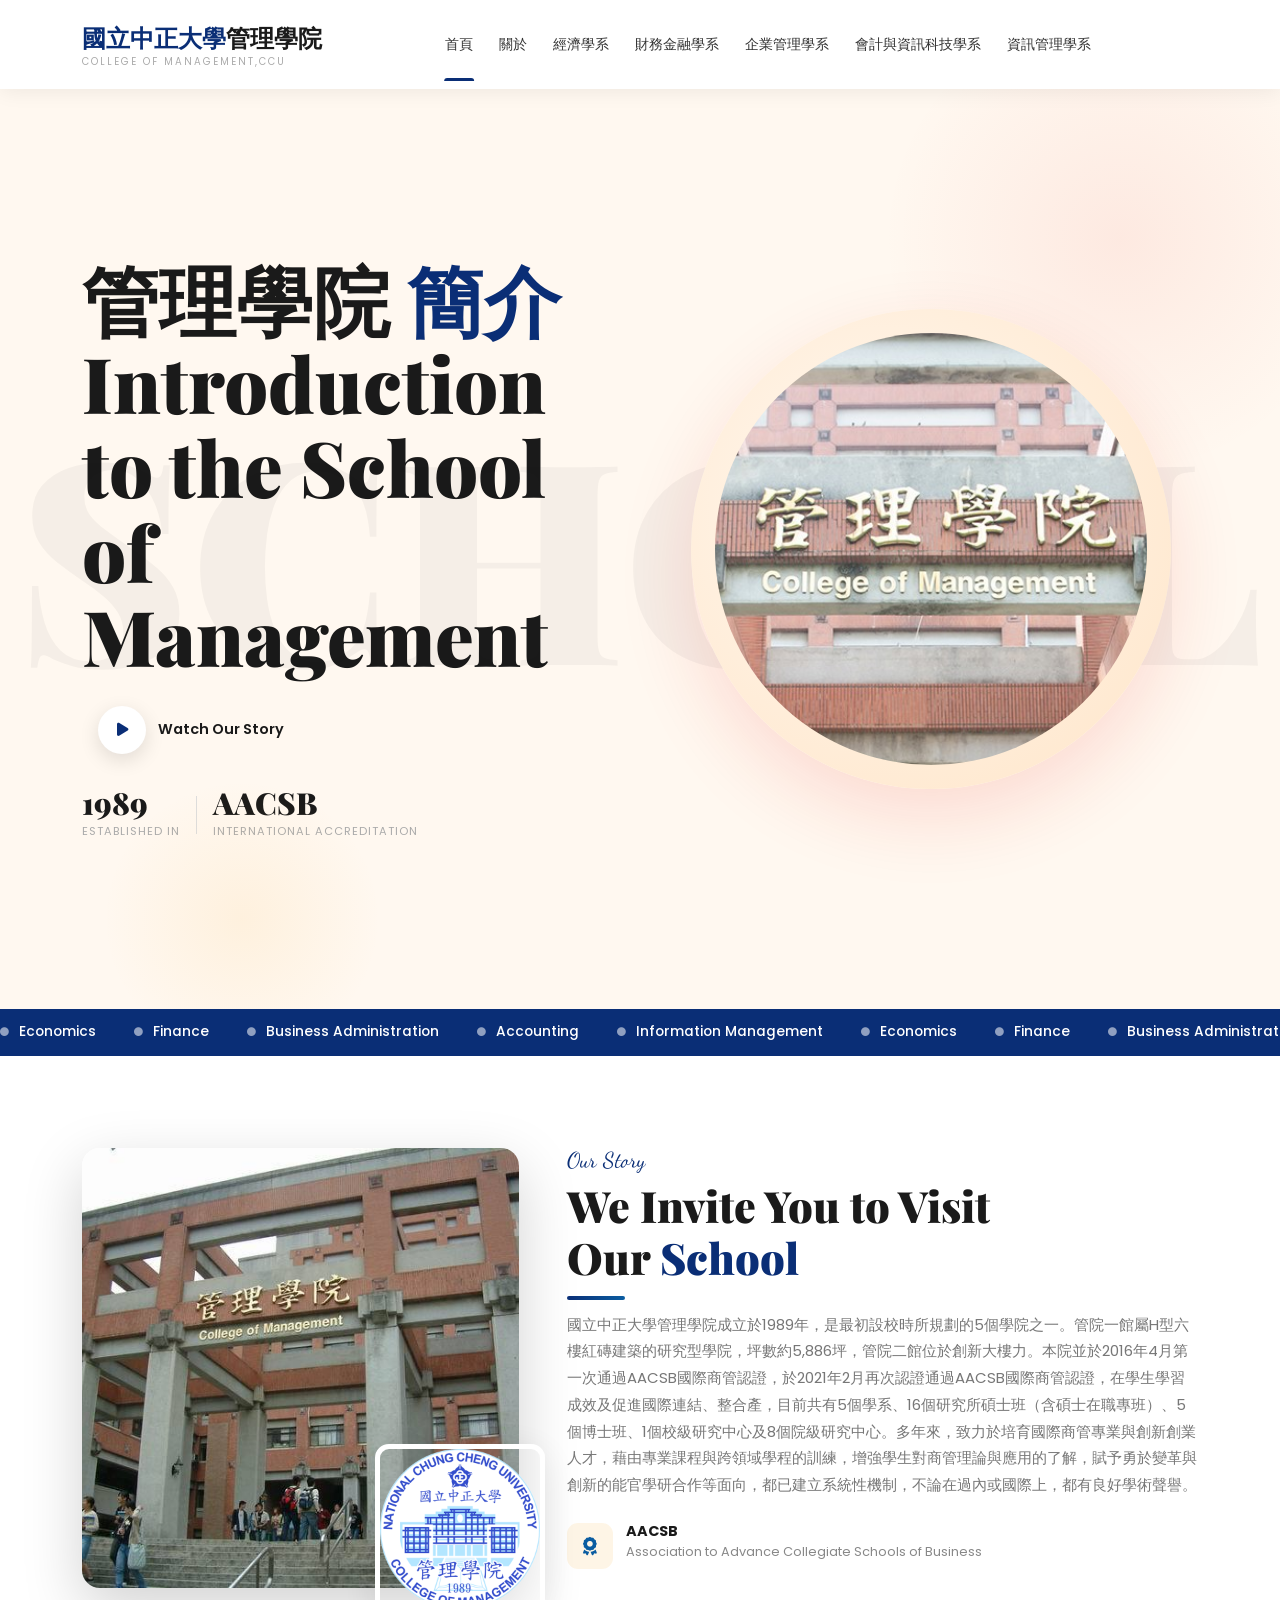
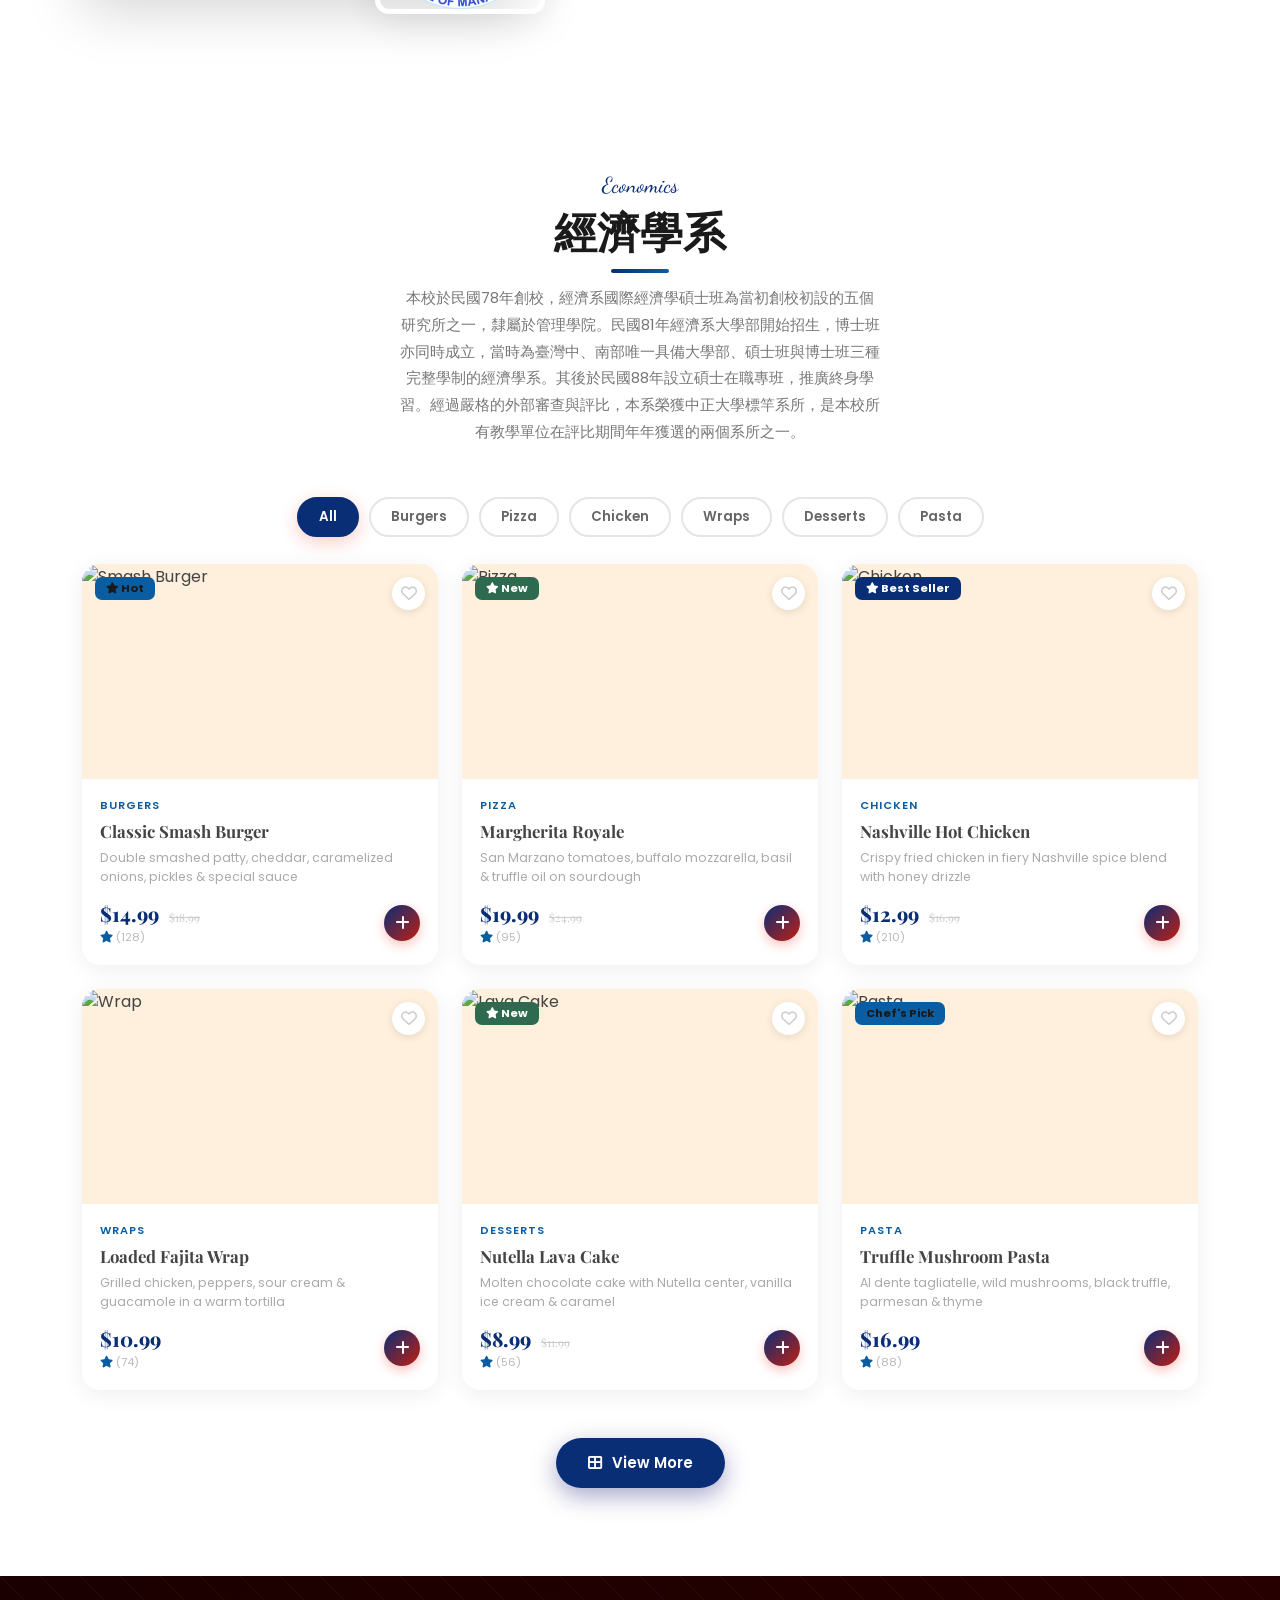
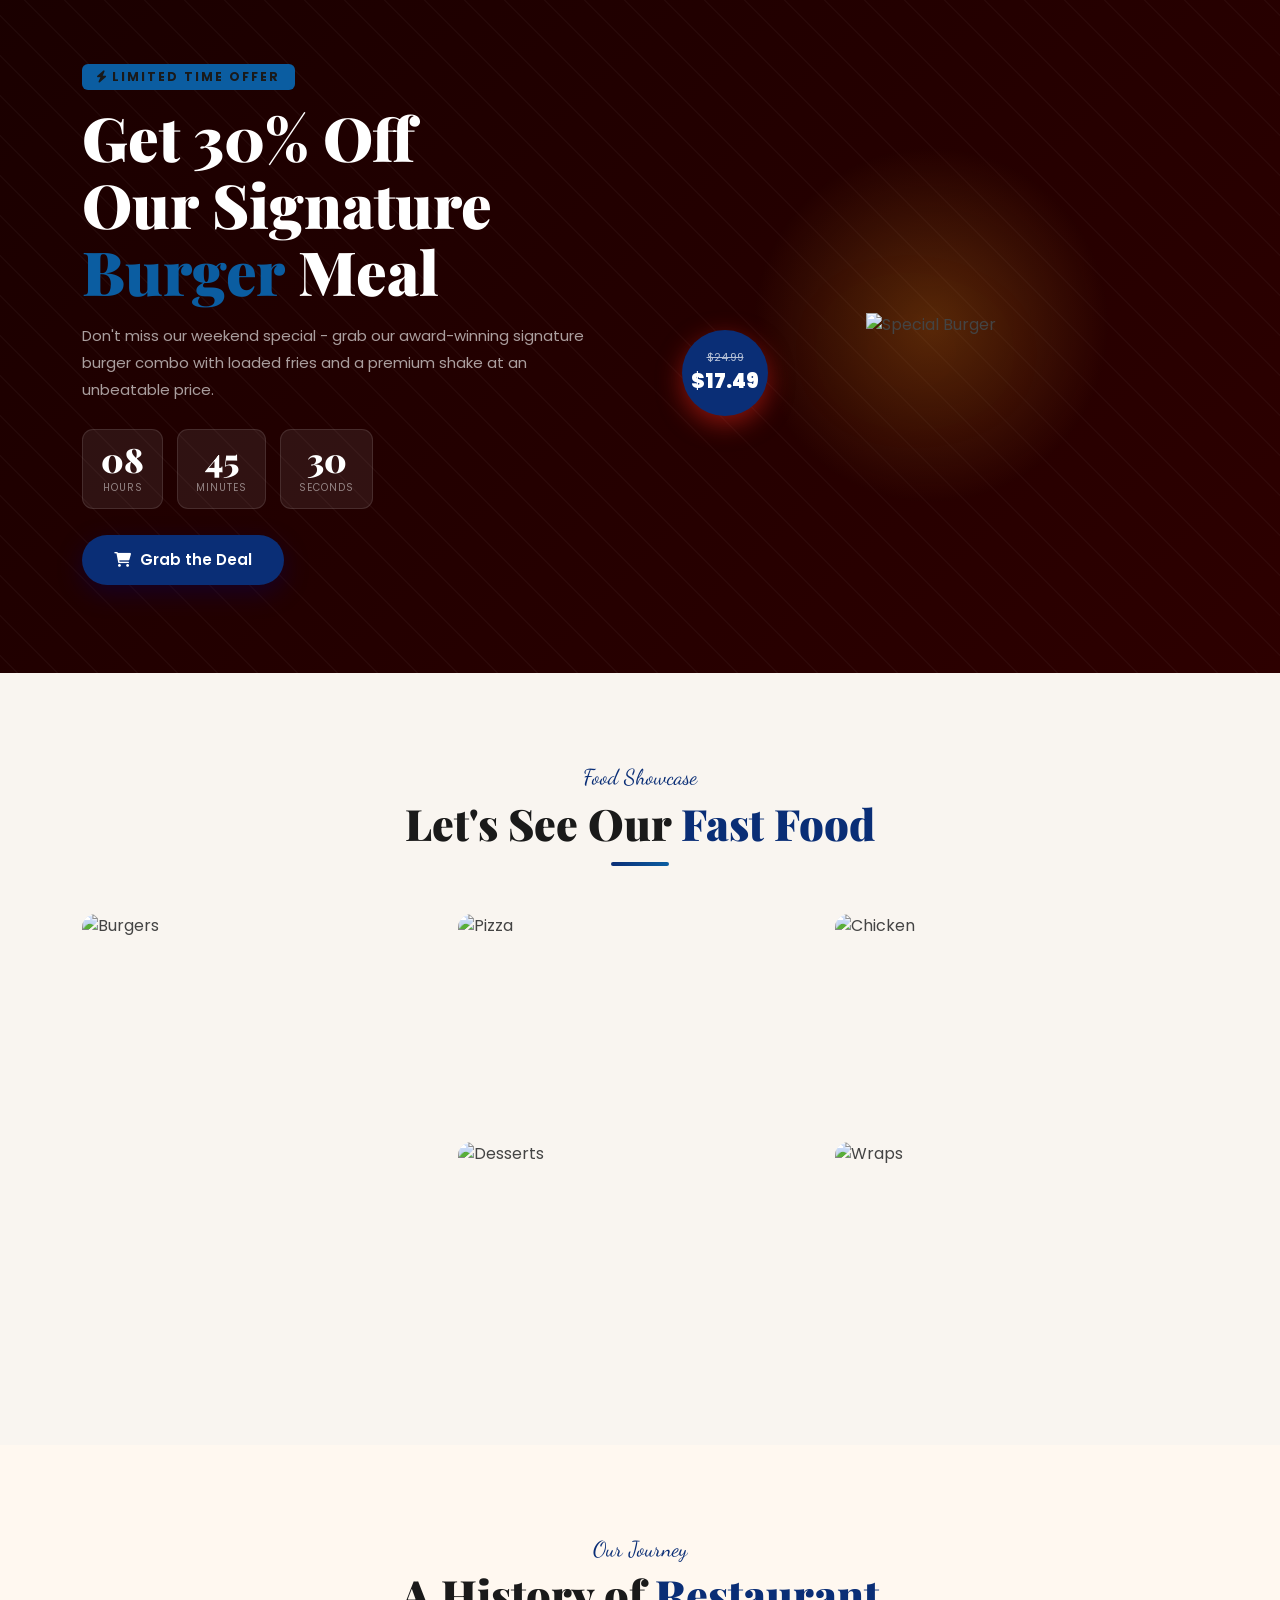
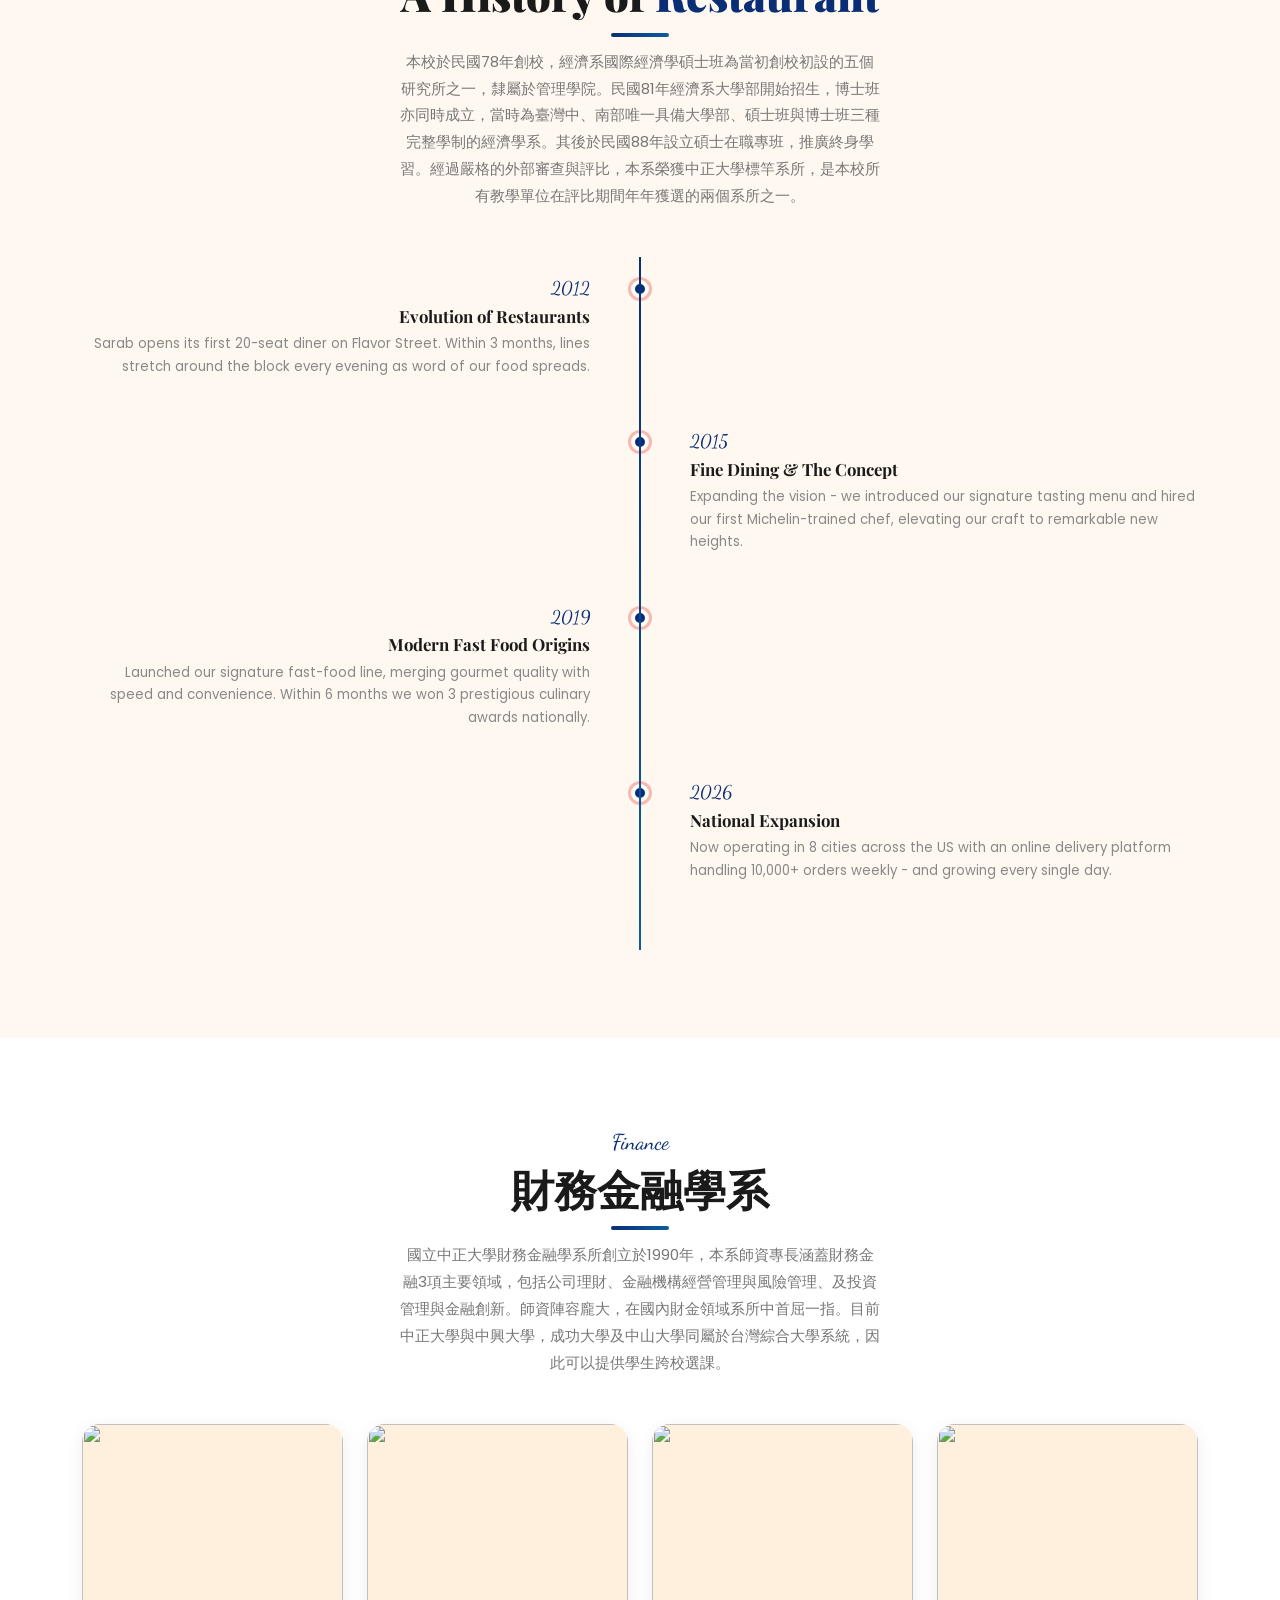
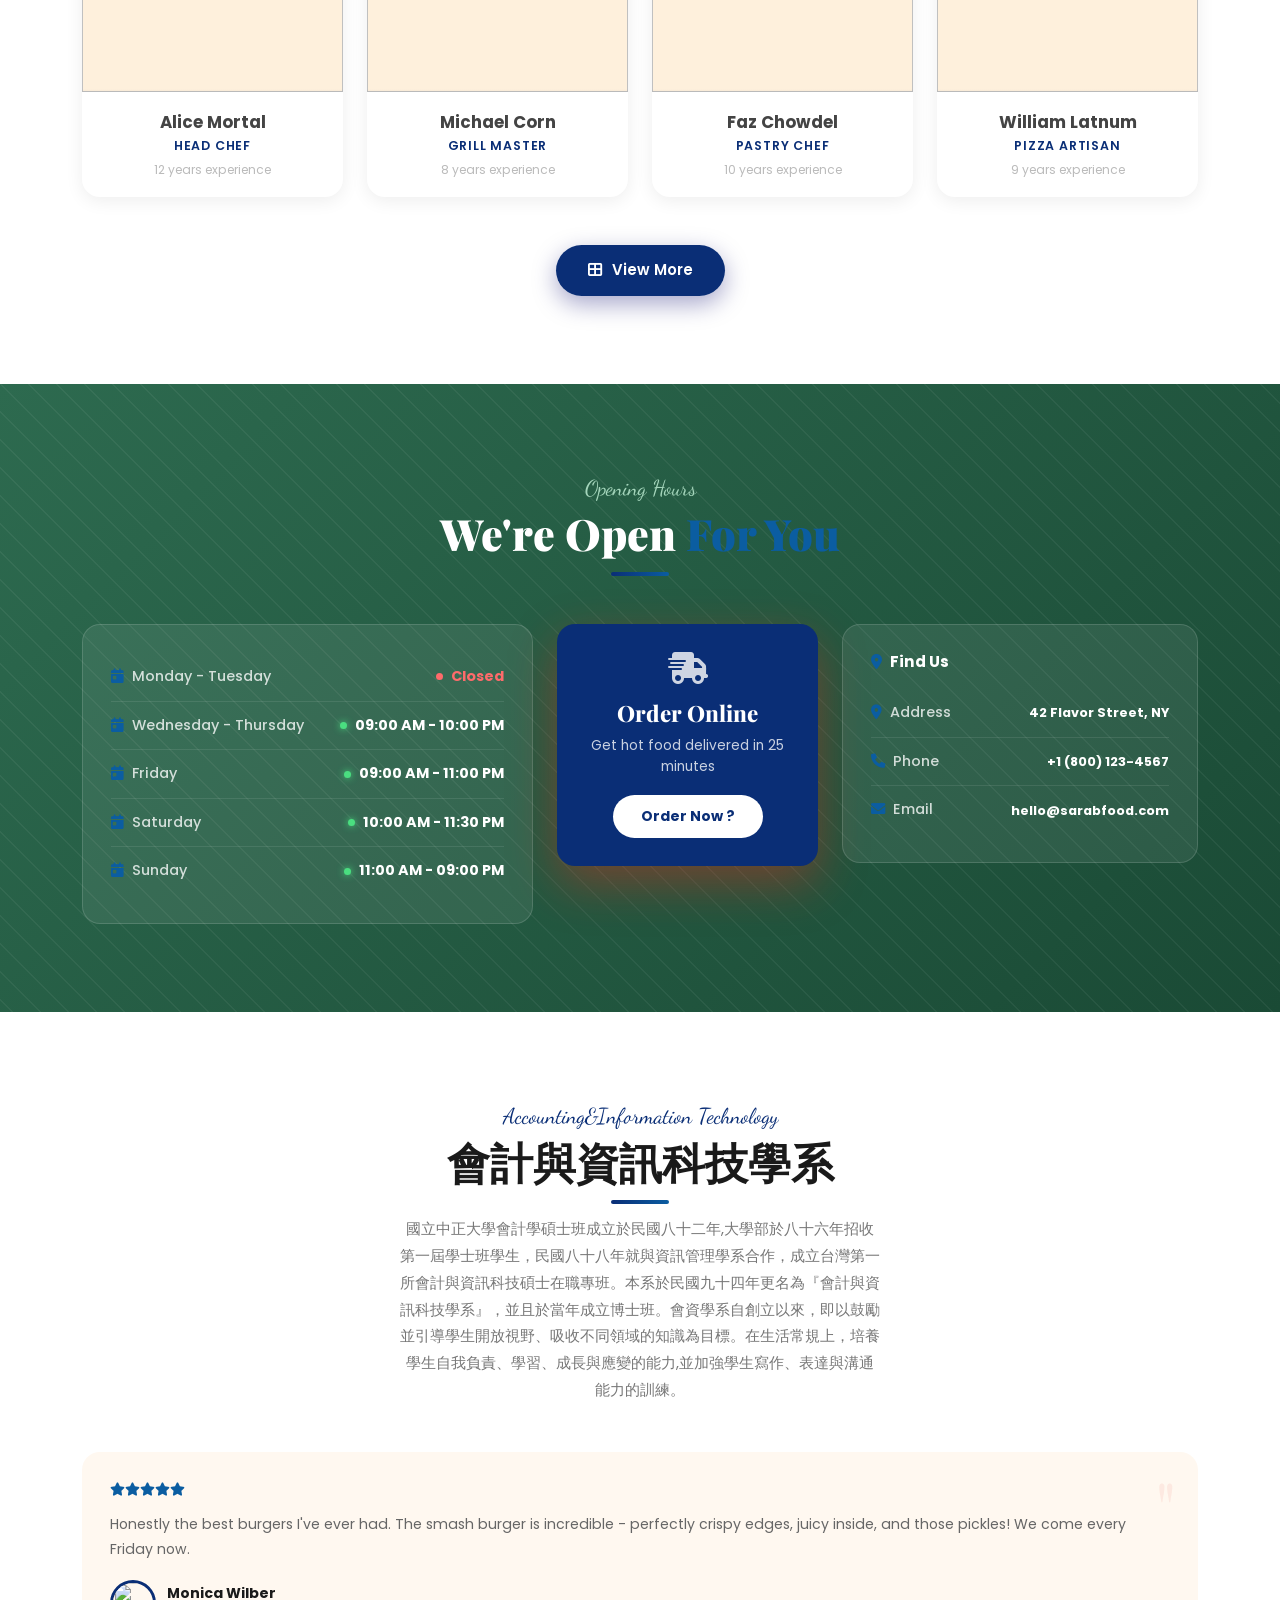
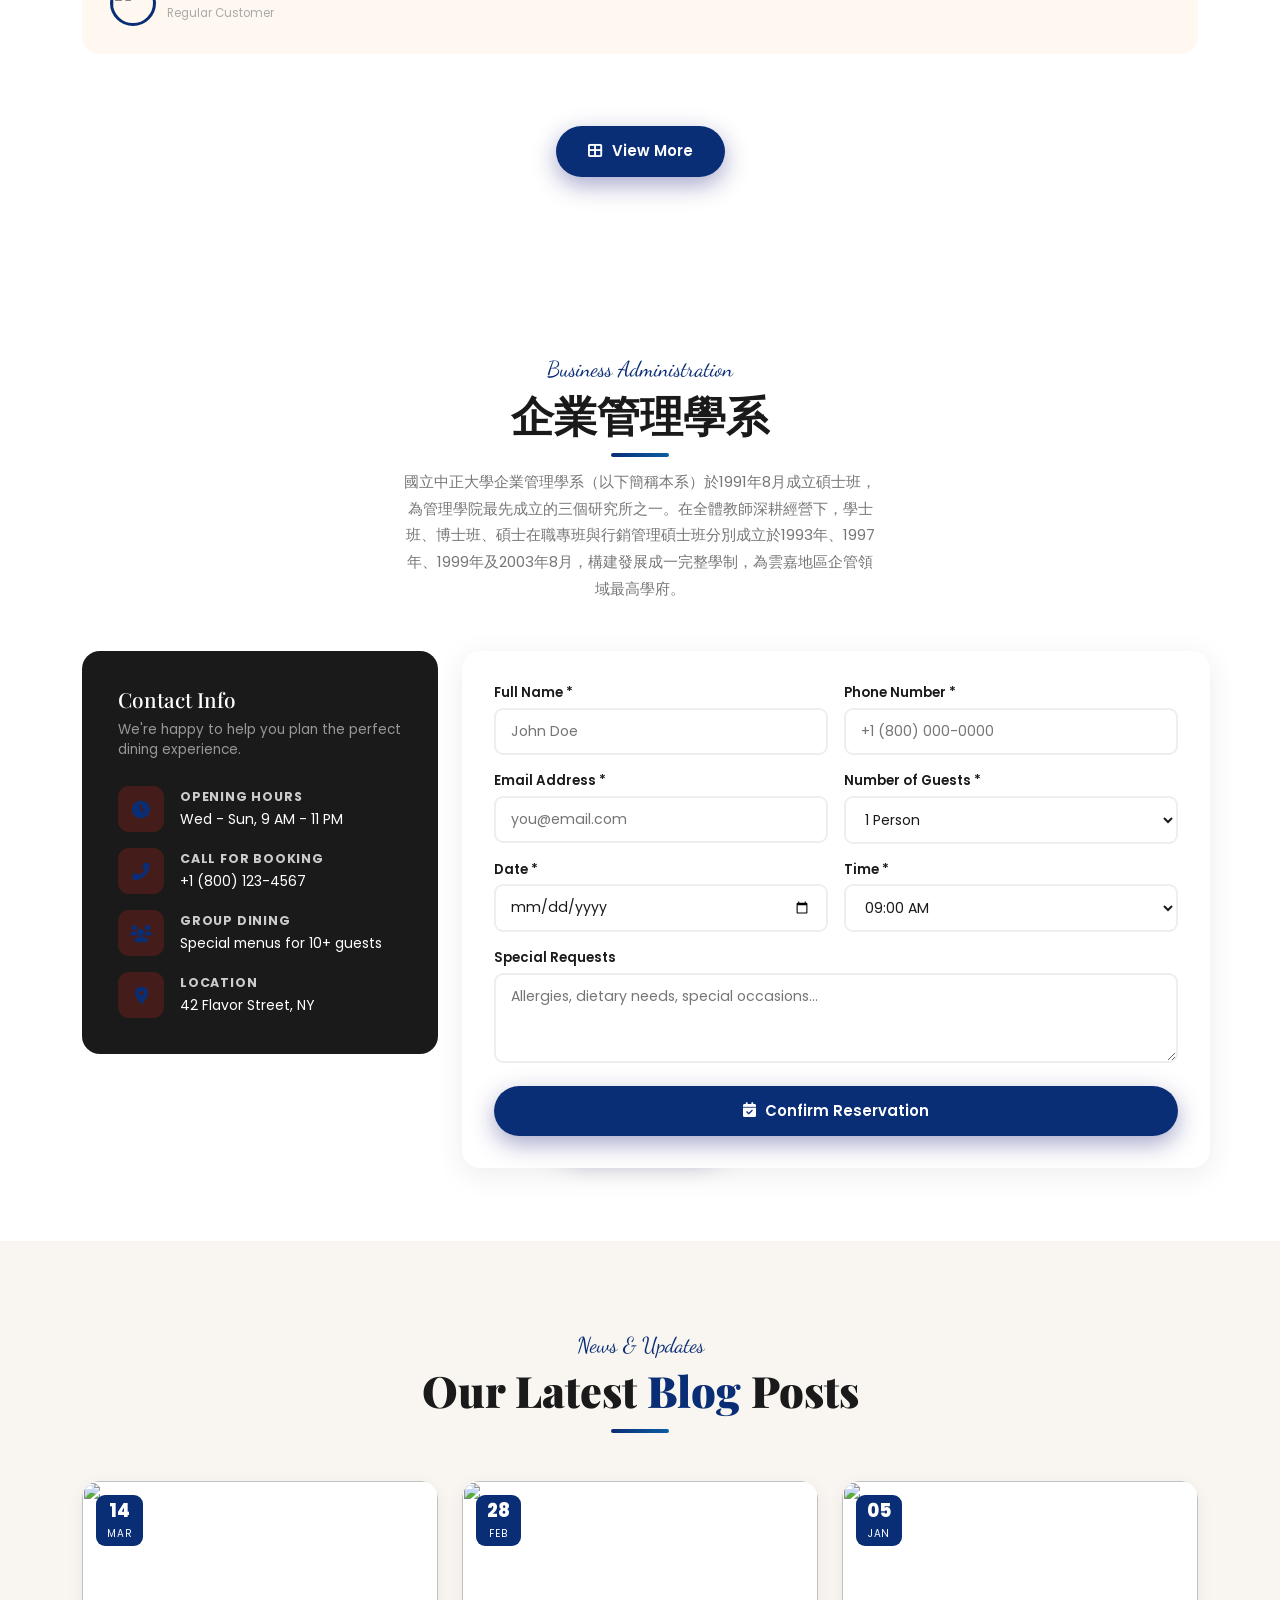
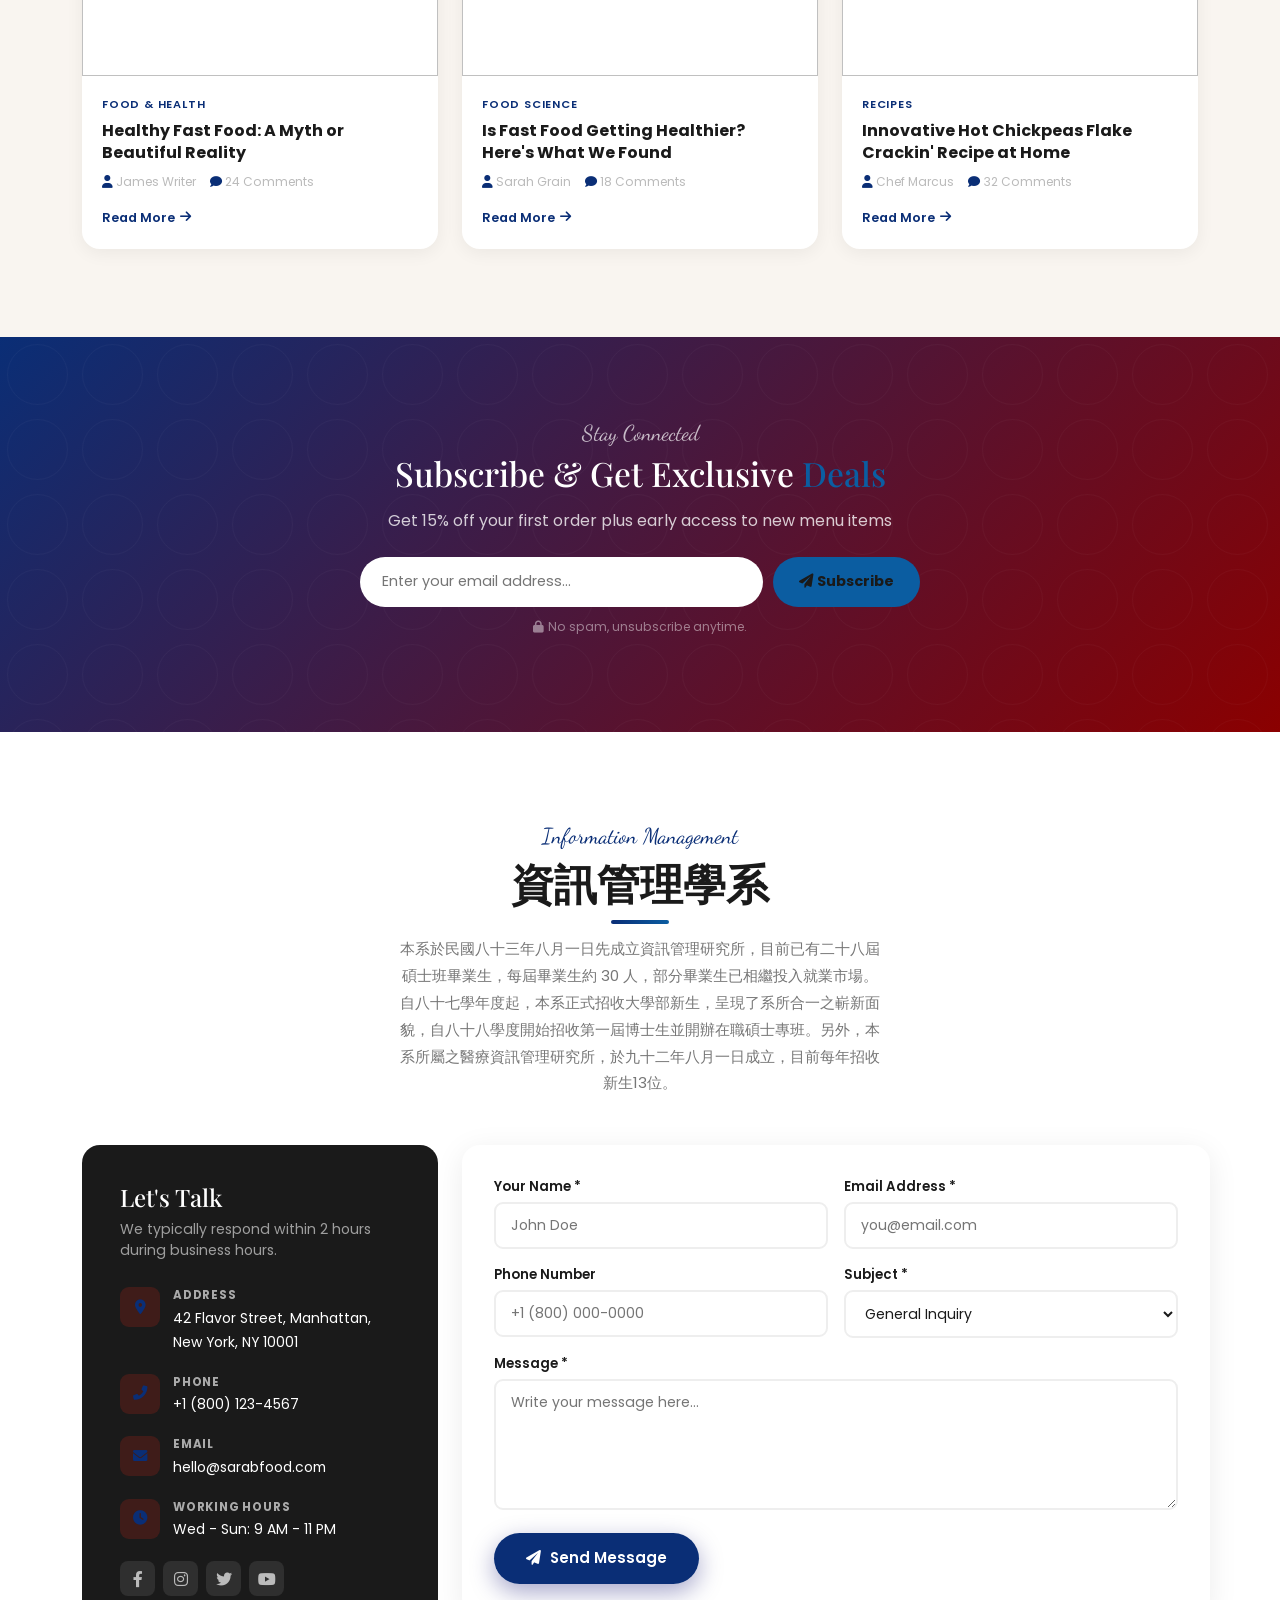
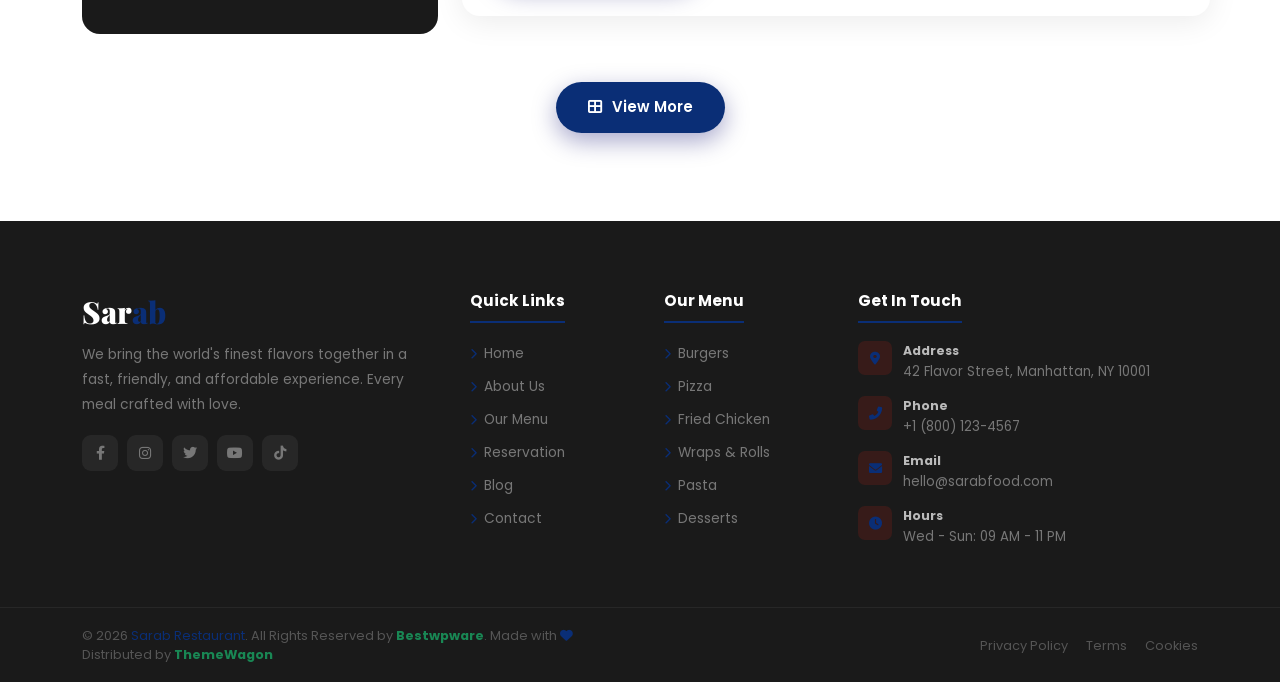
==== sarab-1.0.0/sarab/index.html @ 42e024fb "first" ====
<!DOCTYPE html>
<html lang="en">
   <head>
      <meta charset="UTF-8">
      <meta http-equiv="X-UA-Compatible" content="IE=edge">
      <meta name="viewport" content="width=device-width, initial-scale=1">
      <meta name="author" content="Sarab">
      <meta name="description" content="Sarab - Fast Food & Restaurant HTML Template">
      <title>Sarab - Fast Food & Restaurant HTML Template</title>
      <link href="https://fonts.googleapis.com/css2?family=Playfair+Display:wght@400;700;900&family=Poppins:wght@300;400;500;600;700&family=Dancing+Script:wght@700&display=swap" rel="stylesheet"/>
      <!-- Bootstrap 5.3 -->
      <link href="css/bootstrap.min.css" rel="stylesheet"/>
      <!-- AOS Animate on Scroll -->
      <link href="css/aos.css" rel="stylesheet"/>
      <!-- Swiper -->
      <link href="css/swiper-bundle.min.css" rel="stylesheet"/>
      <!-- all min css -->
      <link rel="stylesheet" href="css/all.min.css"/>
      <!-- magnific CSS -->
      <link rel="stylesheet" href="css/magnific-popup.css"/>
      <!-- Style CSS -->
      <link rel="stylesheet" href="css/style.css" />
   </head>
   <body>
      <!-- ============================================================
         NAVBAR
         ============================================================ -->
      <nav class="navbar navbar-expand-lg" id="nav">
         <div class="container">
            <a class="navbar-brand" href="#">
               <div class="blogo">
                  <div>
                     <div class="bname"><span>國立中正大學</span>管理學院</div>
                     <div class="bsub">College of Management,CCU</div>
                  </div>
               </div>
            </a>
            <button class="navbar-toggler border-0" type="button" data-bs-toggle="collapse" data-bs-target="#navmenu">
            <i class="fas fa-bars" style="color:var(--primary);font-size:1.35rem;"></i>
            </button>
            <div class="collapse navbar-collapse" id="navmenu">
               <ul class="navbar-nav mx-auto">
                  <li class="nav-item"><a class="nav-link active" href="#home">首頁</a></li>
                  <li class="nav-item"><a class="nav-link" href="#about">關於</a></li>
                  <li class="nav-item"><a class="nav-link" href="#Economics">經濟學系</a></li>
                  <li class="nav-item"><a class="nav-link" href="#Finance">財務金融學系</a></li>
                  <li class="nav-item"><a class="nav-link" href="#Business">企業管理學系</a></li>
                  <li class="nav-item"><a class="nav-link" href="#Accounting">會計與資訊科技學系</a></li>
                  <li class="nav-item"><a class="nav-link" href="#information">資訊管理學系</a></li>
               </ul>
            </div>
         </div>
      </nav>
      <!-- ============================================================
         HERO
         ============================================================ -->
      <section id="home">
         <div class="hs hs1"></div>
         <div class="hs hs2"></div>
         <div class="hbgtxt">SCHOOL</div>
         <div class="container">
            <div class="row align-items-center g-5" style="min-height:88vh;">
               <div class="col-lg-6">
                  <h1 class="htitle">管理學院 <span class="hl">簡介</span><br/>Introduction to the School of Management</h1>
                  <div class="d-flex flex-wrap gap-3 mb-2">
					 <a href="https://www.youtube.com/watch?v=bQzzqGg20Xw" class="magnific_popup btn-play popup-youtube">
						<div class="pico"><i class="fas fa-play"></i></div>
						<span>Watch Our Story</span>
					 </a>
                  </div>
                  <div class="hstats d-flex gap-3 flex-wrap mt-4">
                     <div class="hstat"><span class="snum">1989<em></em></span><small>Established In</small></div>
                     <div class="sdiv"></div>
                     <div class="hstat"><span class="snum">AACSB<em></em></span><small>International Accreditation</small></div>
                  </div>
               </div>
               <div class="col-lg-6">
                  <div style="position:relative;text-align:center;">
                     <div class="hcircle">  
                        <img src="img/manage-img.jpg" alt="Manage"/>
                     </div>
                  </div>
               </div>
            </div>
         </div>
      </section>
      <!-- MARQUEE -->
      <div class="mqsec">
         <div class="mqtrack">
            <div class="mqitem"><i class="fas fa-circle"></i>Economics</div>
            <div class="mqitem"><i class="fas fa-circle"></i>Finance</div>
            <div class="mqitem"><i class="fas fa-circle"></i>Business Administration</div>
            <div class="mqitem"><i class="fas fa-circle"></i>Accounting</div>
            <div class="mqitem"><i class="fas fa-circle"></i>Information Management</div>
            <div class="mqitem"><i class="fas fa-circle"></i>Economics</div>
            <div class="mqitem"><i class="fas fa-circle"></i>Finance</div>
            <div class="mqitem"><i class="fas fa-circle"></i>Business Administration</div>
            <div class="mqitem"><i class="fas fa-circle"></i>Accounting</div>
            <div class="mqitem"><i class="fas fa-circle"></i>Information Management</div>
         </div>
      </div>
      <!-- ABOUT -->
      <section id="about">
         <div class="container">
            <div class="row align-items-center g-5">
               <div class="col-lg-5" data-aos="fade-right">
                  <div class="astack">
                     <div class="amain"><img src="img/about1.jpg" alt="Restaurant"/></div>
                     <div class="asm"><img src="img/about2.jpg" alt=""/></div>
                  </div>
               </div>
               <div class="col-lg-7" data-aos="fade-left">
                  <span class="slbl">Our Story</span>
                  <h2 class="stitle text-start">We Invite You to Visit<br/>Our <span>School</span></h2>
                  <div class="sline lft"></div>
                  <p class="sdesc mb-4">國立中正大學管理學院成立於1989年，是最初設校時所規劃的5個學院之一。管院一館屬H型六樓紅磚建築的研究型學院，坪數約5,886坪，管院二館位於創新大樓力。本院並於2016年4月第一次通過AACSB國際商管認證，於2021年2月再次認證通過AACSB國際商管認證，在學生學習成效及促進國際連結、整合產，目前共有5個學系、16個研究所碩士班（含碩士在職專班）、5個博士班、1個校級研究中心及8個院級研究中心。多年來，致力於培育國際商管專業與創新創業人才，藉由專業課程與跨領域學程的訓練，增強學生對商管理論與應用的了解，賦予勇於變革與創新的能官學研合作等面向，都已建立系統性機制，不論在過內或國際上，都有良好學術聲譽。</p>
                  <div class="mb-4">
                     <div class="fti">
                        <div class="ftico y"><i class="fas fa-award"></i></div>
                        <div>
                           <h6>AACSB</h6>
                           <p>Association to Advance Collegiate Schools of Business</p>
                        </div>
                     </div>
                  </div>
               </div>
            </div>
         </div>
      </section>
      <!-- ============================================================
         MENU � FIX 3 (filter works) + FIX 4 (plus opens popup)
         ============================================================ -->
      <section id="Economics">
         <div class="container">
            <div class="text-center mb-5" data-aos="fade-up">
               <span class="slbl">Economics</span>
               <h2 class="stitle">經濟學系</h2>
               <div class="sline"></div>
               <p class="sdesc mx-auto" style="max-width:480px;">本校於民國78年創校，經濟系國際經濟學碩士班為當初創校初設的五個研究所之一，隸屬於管理學院。民國81年經濟系大學部開始招生，博士班亦同時成立，當時為臺灣中、南部唯一具備大學部、碩士班與博士班三種完整學制的經濟學系。其後於民國88年設立碩士在職專班，推廣終身學習。經過嚴格的外部審查與評比，本系榮獲中正大學標竿系所，是本校所有教學單位在評比期間年年獲選的兩個系所之一。</p>
            </div>
            <!-- FIX 3 � filter buttons -->
            <div class="text-center mb-4" data-aos="fade-up">
               <button class="filtbtn active" data-f="all">All</button>
               <button class="filtbtn" data-f="burgers">Burgers</button>
               <button class="filtbtn" data-f="pizza">Pizza</button>
               <button class="filtbtn" data-f="chicken">Chicken</button>
               <button class="filtbtn" data-f="wraps">Wraps</button>
               <button class="filtbtn" data-f="desserts">Desserts</button>
               <button class="filtbtn" data-f="pasta">Pasta</button>
            </div>
            <div class="row g-4" id="mgrid">
               <!-- CARD 1: Burgers -->
               <div class="col-sm-6 col-lg-4 mwrap" data-c="burgers" data-aos="fade-up">
                  <div class="mcard"
                     data-img="img/menu/1.jpg"
                     data-title="Classic Smash Burger"
                     data-cat="Burgers"
                     data-price="$14.99" data-old="$18.99"
                     data-rating="4.9" data-reviews="128"
                     data-cal="620" data-time="12"
                     data-desc="Double smashed patty, cheddar cheese, caramelized onions, house pickles and our legendary special sauce. Made fresh to order on a toasted brioche bun."
                     data-tags="Spicy,Bestseller,Beef">
                     <div class="mimg">
                        <img src="img/menu/1.jpg" alt="Smash Burger"/>
                        <div class="mbdg hot"><i class="fas fa-star"></i> Hot</div>
                        <div class="mhrt"><i class="far fa-heart"></i></div>
                     </div>
                     <div class="mbody">
                        <div class="mcat">Burgers</div>
                        <div class="mtit">Classic Smash Burger</div>
                        <div class="mdesc">Double smashed patty, cheddar, caramelized onions, pickles &amp; special sauce</div>
                        <div class="mfoot">
                           <div>
                              <div class="mprice">$14.99 <small>$18.99</small></div>
                              <div class="mstars"><i class="fas fa-star"></i> <span style="color:#bbb;font-size:.7rem;">(128)</span></div>
                           </div>
                           <button class="madd" title="View Details"><i class="fas fa-plus"></i></button>
                        </div>
                     </div>
                  </div>
               </div>
               <!-- CARD 2: Pizza -->
               <div class="col-sm-6 col-lg-4 mwrap" data-c="pizza" data-aos="fade-up" data-aos-delay="80">
                  <div class="mcard"
                     data-img="img/menu/2.jpg"
                     data-title="Margherita Royale"
                     data-cat="Pizza"
                     data-price="$19.99" data-old="$24.99"
                     data-rating="4.8" data-reviews="95"
                     data-cal="480" data-time="18"
                     data-desc="San Marzano tomatoes, fresh buffalo mozzarella, fragrant basil leaves, drizzled with Italian truffle oil on a hand-stretched sourdough base."
                     data-tags="Vegetarian,New,Italian">
                     <div class="mimg">
                        <img src="img/menu/2.jpg" alt="Pizza"/>
                        <div class="mbdg new"><i class="fas fa-star"></i> New</div>
                        <div class="mhrt"><i class="far fa-heart"></i></div>
                     </div>
                     <div class="mbody">
                        <div class="mcat">Pizza</div>
                        <div class="mtit">Margherita Royale</div>
                        <div class="mdesc">San Marzano tomatoes, buffalo mozzarella, basil &amp; truffle oil on sourdough</div>
                        <div class="mfoot">
                           <div>
                              <div class="mprice">$19.99 <small>$24.99</small></div>
                              <div class="mstars"><i class="fas fa-star"></i> <span style="color:#bbb;font-size:.7rem;">(95)</span></div>
                           </div>
                           <button class="madd" title="View Details"><i class="fas fa-plus"></i></button>
                        </div>
                     </div>
                  </div>
               </div>
               <!-- CARD 3: Chicken -->
               <div class="col-sm-6 col-lg-4 mwrap" data-c="chicken" data-aos="fade-up" data-aos-delay="160">
                  <div class="mcard"
                     data-img="img/menu/3.jpg"
                     data-title="Nashville Hot Chicken"
                     data-cat="Chicken"
                     data-price="$12.99" data-old="$16.99"
                     data-rating="5.0" data-reviews="210"
                     data-cal="710" data-time="15"
                     data-desc="Extra-crispy fried chicken tossed in our signature fiery Nashville spice blend, served with honey drizzle and house pickles on a toasted brioche bun."
                     data-tags="Spicy,Bestseller,Crispy">
                     <div class="mimg">
                        <img src="img/menu/3.jpg" alt="Chicken"/>
                        <div class="mbdg"><i class="fas fa-star"></i> Best Seller</div>
                        <div class="mhrt"><i class="far fa-heart"></i></div>
                     </div>
                     <div class="mbody">
                        <div class="mcat">Chicken</div>
                        <div class="mtit">Nashville Hot Chicken</div>
                        <div class="mdesc">Crispy fried chicken in fiery Nashville spice blend with honey drizzle</div>
                        <div class="mfoot">
                           <div>
                              <div class="mprice">$12.99 <small>$16.99</small></div>
                              <div class="mstars"><i class="fas fa-star"></i> <span style="color:#bbb;font-size:.7rem;">(210)</span></div>
                           </div>
                           <button class="madd" title="View Details"><i class="fas fa-plus"></i></button>
                        </div>
                     </div>
                  </div>
               </div>
               <!-- CARD 4: Wraps -->
               <div class="col-sm-6 col-lg-4 mwrap" data-c="wraps" data-aos="fade-up">
                  <div class="mcard"
                     data-img="img/menu/4.jpg"
                     data-title="Loaded Fajita Wrap"
                     data-cat="Wraps"
                     data-price="$10.99" data-old=""
                     data-rating="4.5" data-reviews="74"
                     data-cal="520" data-time="10"
                     data-desc="Grilled chicken strips, saut�ed bell peppers and onions, sour cream, fresh guacamole and salsa wrapped in a warm flour tortilla with melted cheddar."
                     data-tags="Grilled,Fresh,Mexican">
                     <div class="mimg">
                        <img src="img/menu/4.jpg" alt="Wrap"/>
                        <div class="mhrt"><i class="far fa-heart"></i></div>
                     </div>
                     <div class="mbody">
                        <div class="mcat">Wraps</div>
                        <div class="mtit">Loaded Fajita Wrap</div>
                        <div class="mdesc">Grilled chicken, peppers, sour cream &amp; guacamole in a warm tortilla</div>
                        <div class="mfoot">
                           <div>
                              <div class="mprice">$10.99</div>
                              <div class="mstars"><i class="fas fa-star"></i> <span style="color:#bbb;font-size:.7rem;">(74)</span></div>
                           </div>
                           <button class="madd" title="View Details"><i class="fas fa-plus"></i></button>
                        </div>
                     </div>
                  </div>
               </div>
               <!-- CARD 5: Desserts -->
               <div class="col-sm-6 col-lg-4 mwrap" data-c="desserts" data-aos="fade-up" data-aos-delay="80">
                  <div class="mcard"
                     data-img="img/menu/5.jpg"
                     data-title="Nutella Lava Cake"
                     data-cat="Desserts"
                     data-price="$8.99" data-old="$11.99"
                     data-rating="4.9" data-reviews="56"
                     data-cal="390" data-time="8"
                     data-desc="Warm molten chocolate cake with a gooey Nutella center, served alongside Madagascar vanilla bean ice cream with salted caramel drizzle and fresh berries."
                     data-tags="Sweet,New,Chocolate">
                     <div class="mimg">
                        <img src="img/menu/5.jpg" alt="Lava Cake"/>
                        <div class="mbdg new"><i class="fas fa-star"></i> New</div>
                        <div class="mhrt"><i class="far fa-heart"></i></div>
                     </div>
                     <div class="mbody">
                        <div class="mcat">Desserts</div>
                        <div class="mtit">Nutella Lava Cake</div>
                        <div class="mdesc">Molten chocolate cake with Nutella center, vanilla ice cream &amp; caramel</div>
                        <div class="mfoot">
                           <div>
                              <div class="mprice">$8.99 <small>$11.99</small></div>
                              <div class="mstars"><i class="fas fa-star"></i> <span style="color:#bbb;font-size:.7rem;">(56)</span></div>
                           </div>
                           <button class="madd" title="View Details"><i class="fas fa-plus"></i></button>
                        </div>
                     </div>
                  </div>
               </div>
               <!-- CARD 6: Pasta -->
               <div class="col-sm-6 col-lg-4 mwrap" data-c="pasta" data-aos="fade-up" data-aos-delay="160">
                  <div class="mcard"
                     data-img="img/menu/6.jpg"
                     data-title="Truffle Mushroom Pasta"
                     data-cat="Pasta"
                     data-price="$16.99" data-old=""
                     data-rating="4.9" data-reviews="88"
                     data-cal="560" data-time="20"
                     data-desc="Al dente tagliatelle tossed with mixed wild mushrooms, freshly shaved black truffle, aged parmesan, fresh thyme and a touch of cream in garlic butter."
                     data-tags="Vegetarian,Chef's Pick,Italian">
                     <div class="mimg">
                        <img src="img/menu/6.jpg" alt="Pasta"/>
                        <div class="mbdg hot">Chef's Pick</div>
                        <div class="mhrt"><i class="far fa-heart"></i></div>
                     </div>
                     <div class="mbody">
                        <div class="mcat">Pasta</div>
                        <div class="mtit">Truffle Mushroom Pasta</div>
                        <div class="mdesc">Al dente tagliatelle, wild mushrooms, black truffle, parmesan &amp; thyme</div>
                        <div class="mfoot">
                           <div>
                              <div class="mprice">$16.99</div>
                              <div class="mstars"><i class="fas fa-star"></i> <span style="color:#bbb;font-size:.7rem;">(88)</span></div>
                           </div>
                           <button class="madd" title="View Details"><i class="fas fa-plus"></i></button>
                        </div>
                     </div>
                  </div>
               </div>
            </div>
            <!-- end #mgrid -->
            <div class="text-center mt-5"><a href="https://econ.ccu.edu.tw/?Lang=zh-tw" class="btn-red"><i class="fas fa-th-large"></i>View More</a></div>
         </div>
      </section>
	  
	  
      <!-- ============================================================
         FIX 4 � MENU DETAIL POPUP MODAL
         ============================================================ -->
      <div id="menuPop">
         <div class="mpbox">
            <button class="mpclose" id="mpClose"><i class="fas fa-times"></i></button>
            <div class="mpimg"><img id="mpImg" src="" alt=""/></div>
            <div class="mpbody">
               <div id="mpCat"></div>
               <div id="mpTitle"></div>
               <div id="mpStars"></div>
               <div id="mpDesc"></div>
               <div id="mpPrice"></div>
               <div class="mpmeta" id="mpMeta"></div>
               <div class="mpqty">
                  <button class="mpqbtn" id="mpMinus">-</button>
                  <span class="mpqnum" id="mpQnum">1</span>
                  <button class="mpqbtn" id="mpPlus">+</button>
                  <span style="font-size:.82rem;color:#aaa;margin-left:9px;">portion</span>
               </div>
               <div class="mptags" id="mpTags"></div>
               <button class="mpaddcart" id="mpAddCart"><i class="fas fa-shopping-cart"></i>Add to Cart</button>
            </div>
         </div>
      </div>
      <!-- SPECIAL OFFER -->
      <section id="special">
         <div class="spbg"></div>
         <div class="container" style="position:relative;z-index:2;">
            <div class="row align-items-center g-5">
               <div class="col-lg-6" data-aos="fade-right">
                  <div class="sptag"><i class="fas fa-bolt me-1"></i>Limited Time Offer</div>
                  <h2 class="sptitle">Get 30% Off<br/>Our Signature<br/><span>Burger</span> Meal</h2>
                  <p class="spdesc">Don't miss our weekend special - grab our award-winning signature burger combo with loaded fries and a premium shake at an unbeatable price.</p>
                  <div class="cdwrap">
                     <div class="cditem"><span class="cdnum" id="cdH">08</span><span class="cdlbl">Hours</span></div>
                     <div class="cditem"><span class="cdnum" id="cdM">45</span><span class="cdlbl">Minutes</span></div>
                     <div class="cditem"><span class="cdnum" id="cdS">30</span><span class="cdlbl">Seconds</span></div>
                  </div>
                  <a href="#menu" class="btn-red"><i class="fas fa-shopping-cart"></i>Grab the Deal</a>
               </div>
               <div class="col-lg-6" data-aos="fade-left">
                  <div class="spimgw">
                     <div class="spglow"></div>
                     <div class="sppbdg"><span class="old">$24.99</span><span class="np">$17.49</span></div>
                     <img src="img/off-img.jpg" alt="Special Burger"/>
                  </div>
               </div>
            </div>
         </div>
      </section>
	  
	  
      <!-- ============================================================
         GALLERY � FIX 7 (click opens detail popup)
         ============================================================ -->
      <section id="gallery">
         <div class="container">
            <div class="text-center mb-5" data-aos="fade-up">
               <span class="slbl">Food Showcase</span>
               <h2 class="stitle">Let's See Our <span>Fast Food</span></h2>
               <div class="sline"></div>
            </div>
            <div class="ggrid" data-aos="fade-up">
               <div class="gitem"
                  data-gi="0"
                  data-gimg="img/portfolio/work1.jpg"
                  data-gtitle="Gourmet Burgers"
                  data-gdesc="Our award-winning smash burgers, hand-crafted with 100% premium beef, aged cheddar and house-made sauces.">
                  <img src="img/portfolio/work1.jpg" alt="Burgers"/>
                  <div class="gover"><span><i class="fas fa-expand-alt"></i> Gourmet Burgers</span></div>
               </div>
               <div class="gitem"
                  data-gi="1"
                  data-gimg="img/portfolio/work2.jpg"
                  data-gtitle="Wood-Fired Pizza"
                  data-gdesc="Authentic Neapolitan-style pizzas fired at 900deg F in our wood-burning stone oven for the perfect char.">
                  <img src="img/portfolio/work2.jpg" alt="Pizza"/>
                  <div class="gover"><span><i class="fas fa-expand-alt"></i> Wood-Fired Pizza</span></div>
               </div>
               <div class="gitem"
                  data-gi="2"
                  data-gimg="img/portfolio/work3.jpg"
                  data-gtitle="Crispy Fried Chicken"
                  data-gdesc="Double-brined, hand-battered chicken fried to golden perfection using our 15-spice secret blend.">
                  <img src="img/portfolio/work3.jpg" alt="Chicken"/>
                  <div class="gover"><span><i class="fas fa-expand-alt"></i> Crispy Fried Chicken</span></div>
               </div>
               <div class="gitem"
                  data-gi="3"
                  data-gimg="img/portfolio/work4.jpg"
                  data-gtitle="Sweet Desserts"
                  data-gdesc="Handcrafted desserts - from molten lava cakes to artisan ice cream sundaes and seasonal pastries.">
                  <img src="img/portfolio/work4.jpg" alt="Desserts"/>
                  <div class="gover"><span><i class="fas fa-expand-alt"></i> Sweet Desserts</span></div>
               </div>
               <div class="gitem"
                  data-gi="4"
                  data-gimg="img/portfolio/work5.jpg"
                  data-gtitle="Fresh Wraps &amp; Rolls"
                  data-gdesc="Loaded fresh wraps packed with grilled proteins, crunchy vegetables and our house-made sauces.">
                  <img src="img/portfolio/work5.jpg" alt="Wraps"/>
                  <div class="gover"><span><i class="fas fa-expand-alt"></i> Fresh Wraps &amp; Rolls</span></div>
               </div>
            </div>
         </div>
      </section>
      <!-- FIX 7 � GALLERY POPUP -->
      <div id="galPop">
         <div class="gpbox">
            <button class="gpclose" id="gpClose"><i class="fas fa-times"></i></button>
            <img id="gpImg" src="" alt=""/>
            <div class="gpcap">
               <h5 id="gpTitle"></h5>
               <p id="gpDesc"></p>
            </div>
            <div class="gpnav">
               <button id="gpPrev"><i class="fas fa-chevron-left me-1"></i>Prev</button>
               <button id="gpNext">Next <i class="fas fa-chevron-right ms-1"></i></button>
            </div>
         </div>
      </div>
	  
	  
      <!-- ============================================================
         HISTORY � FIX 8 (alternating left/right text)
         ============================================================ -->
      <section id="history">
         <div class="container">
            <div class="text-center mb-5" data-aos="fade-up">
               <span class="slbl">Our Journey</span>
               <h2 class="stitle">A History of <span>Restaurant</span></h2>
               <div class="sline"></div>
               <p class="sdesc mx-auto" style="max-width:480px;">本校於民國78年創校，經濟系國際經濟學碩士班為當初創校初設的五個研究所之一，隸屬於管理學院。民國81年經濟系大學部開始招生，博士班亦同時成立，當時為臺灣中、南部唯一具備大學部、碩士班與博士班三種完整學制的經濟學系。其後於民國88年設立碩士在職專班，推廣終身學習。經過嚴格的外部審查與評比，本系榮獲中正大學標竿系所，是本校所有教學單位在評比期間年年獲選的兩個系所之一。</p>
            </div>
            <div class="timeline" data-aos="fade-up">
               <!-- ODD ? text on LEFT -->
               <div class="tli">
                  <div class="tl-left">
                     <div class="tlyear">2012</div>
                     <h5>Evolution of Restaurants</h5>
                     <p>Sarab opens its first 20-seat diner on Flavor Street. Within 3 months, lines stretch around the block every evening as word of our food spreads.</p>
                  </div>
                  <div class="tl-center">
                     <div class="tldot"></div>
                  </div>
                  <div class="tl-right">
                     <div class="tlyear">2012</div>
                     <h5>Evolution of Restaurants</h5>
                     <p>Sarab opens its first 20-seat diner on Flavor Street. Within 3 months, lines stretch around the block every evening as word of our food spreads.</p>
                  </div>
               </div>
               <!-- EVEN ? text on RIGHT -->
               <div class="tli">
                  <div class="tl-left">
                     <div class="tlyear">2015</div>
                     <h5>Fine Dining &amp; The Concept</h5>
                     <p>Expanding the vision - we introduced our signature tasting menu and hired our first Michelin-trained chef, elevating our craft to remarkable new heights.</p>
                  </div>
                  <div class="tl-center">
                     <div class="tldot"></div>
                  </div>
                  <div class="tl-right">
                     <div class="tlyear">2015</div>
                     <h5>Fine Dining &amp; The Concept</h5>
                     <p>Expanding the vision - we introduced our signature tasting menu and hired our first Michelin-trained chef, elevating our craft to remarkable new heights.</p>
                  </div>
               </div>
               <!-- ODD ? text on LEFT -->
               <div class="tli">
                  <div class="tl-left">
                     <div class="tlyear">2019</div>
                     <h5>Modern Fast Food Origins</h5>
                     <p>Launched our signature fast-food line, merging gourmet quality with speed and convenience. Within 6 months we won 3 prestigious culinary awards nationally.</p>
                  </div>
                  <div class="tl-center">
                     <div class="tldot"></div>
                  </div>
                  <div class="tl-right">
                     <div class="tlyear">2019</div>
                     <h5>Modern Fast Food Origins</h5>
                     <p>Launched our signature fast-food line, merging gourmet quality with speed and convenience. Within 6 months we won 3 prestigious culinary awards nationally.</p>
                  </div>
               </div>
               <!-- EVEN ? text on RIGHT -->
               <div class="tli">
                  <div class="tl-left">
                     <div class="tlyear">2026</div>
                     <h5>National Expansion</h5>
                     <p>Now operating in 8 cities across the US with an online delivery platform handling 10,000+ orders weekly - and growing every single day.</p>
                  </div>
                  <div class="tl-center">
                     <div class="tldot"></div>
                  </div>
                  <div class="tl-right">
                     <div class="tlyear">2026</div>
                     <h5>National Expansion</h5>
                     <p>Now operating in 8 cities across the US with an online delivery platform handling 10,000+ orders weekly - and growing every single day.</p>
                  </div>
               </div>
            </div>
         </div>
      </section>
	  
	  
      <!-- CHEFS -->
      <section id="Finance">
         <div class="container">
            <div class="text-center mb-5" data-aos="fade-up">
               <span class="slbl">Finance</span>
               <h2 class="stitle">財務金融學系 </h2>
               <div class="sline"></div>
               <p class="sdesc mx-auto" style="max-width:480px;">國立中正大學財務金融學系所創立於1990年，本系師資專長涵蓋財務金融3項主要領域，包括公司理財、金融機構經營管理與風險管理、及投資管理與金融創新。師資陣容龐大，在國內財金領域系所中首屈一指。目前中正大學與中興大學，成功大學及中山大學同屬於台灣綜合大學系統，因此可以提供學生跨校選課。</p>
            </div>
            <div class="row g-4">
               <div class="col-sm-6 col-lg-3" data-aos="fade-up" data-aos-delay="0">
                  <div class="chcard">
                     <div class="chimg">
                        <img src="img/chefs/1.jpg" alt=""/>
                        <div class="chsoc"><a href="#"><i class="fab fa-instagram"></i></a><a href="#"><i class="fab fa-facebook-f"></i></a><a href="#"><i class="fab fa-twitter"></i></a></div>
                     </div>
                     <div class="chbody">
                        <div class="chnm">Alice Mortal</div>
                        <div class="chrole">Head Chef</div>
                        <div class="chexp">12 years experience</div>
                     </div>
                  </div>
               </div>
               <div class="col-sm-6 col-lg-3" data-aos="fade-up" data-aos-delay="80">
                  <div class="chcard">
                     <div class="chimg">
                        <img src="img/chefs/2.jpg" alt=""/>
                        <div class="chsoc"><a href="#"><i class="fab fa-instagram"></i></a><a href="#"><i class="fab fa-facebook-f"></i></a><a href="#"><i class="fab fa-twitter"></i></a></div>
                     </div>
                     <div class="chbody">
                        <div class="chnm">Michael Corn</div>
                        <div class="chrole">Grill Master</div>
                        <div class="chexp">8 years experience</div>
                     </div>
                  </div>
               </div>
               <div class="col-sm-6 col-lg-3" data-aos="fade-up" data-aos-delay="160">
                  <div class="chcard">
                     <div class="chimg">
                        <img src="img/chefs/3.jpg" alt=""/>
                        <div class="chsoc"><a href="#"><i class="fab fa-instagram"></i></a><a href="#"><i class="fab fa-facebook-f"></i></a><a href="#"><i class="fab fa-twitter"></i></a></div>
                     </div>
                     <div class="chbody">
                        <div class="chnm">Faz Chowdel</div>
                        <div class="chrole">Pastry Chef</div>
                        <div class="chexp">10 years experience</div>
                     </div>
                  </div>
               </div>
               <div class="col-sm-6 col-lg-3" data-aos="fade-up" data-aos-delay="240">
                  <div class="chcard">
                     <div class="chimg">
                        <img src="img/chefs/4.jpg" alt=""/>
                        <div class="chsoc"><a href="#"><i class="fab fa-instagram"></i></a><a href="#"><i class="fab fa-facebook-f"></i></a><a href="#"><i class="fab fa-twitter"></i></a></div>
                     </div>
                     <div class="chbody">
                        <div class="chnm">William Latnum</div>
                        <div class="chrole">Pizza Artisan</div>
                        <div class="chexp">9 years experience</div>
                     </div>
                  </div>
               </div>
            </div>
            <div class="text-center mt-5"><a href="https://deptfin.ccu.edu.tw/?Lang=zh-tw" class="btn-red"><i class="fas fa-th-large"></i>View More</a></div>
         </div>
      </section>
	  
	  
      <!-- HOURS -->
      <section id="hours">
         <div class="hrsbg"></div>
         <div class="container" style="position:relative;z-index:2;">
            <div class="text-center mb-5" data-aos="fade-up">
               <span class="slbl" style="color:#a5d6bc;">Opening Hours</span>
               <h2 class="stitle" style="color:#fff;">We're Open <span style="color:var(--secondary);">For You</span></h2>
               <div class="sline"></div>
            </div>
            <div class="row g-4 align-items-start">
               <div class="col-lg-5" data-aos="fade-right">
                  <div class="hrscard">
                     <div class="hrsrow">
                        <span class="hrsday"><i class="fas fa-calendar-day me-2" style="color:var(--secondary);"></i>Monday - Tuesday</span>
                        <div class="d-flex align-items-center gap-2">
                           <div class="hdot off"></div>
                           <span class="hrstime" style="color:#ff6b6b;">Closed</span>
                        </div>
                     </div>
                     <div class="hrsrow">
                        <span class="hrsday"><i class="fas fa-calendar-day me-2" style="color:var(--secondary);"></i>Wednesday - Thursday</span>
                        <div class="d-flex align-items-center gap-2">
                           <div class="hdot on"></div>
                           <span class="hrstime">09:00 AM - 10:00 PM</span>
                        </div>
                     </div>
                     <div class="hrsrow">
                        <span class="hrsday"><i class="fas fa-calendar-day me-2" style="color:var(--secondary);"></i>Friday</span>
                        <div class="d-flex align-items-center gap-2">
                           <div class="hdot on"></div>
                           <span class="hrstime">09:00 AM - 11:00 PM</span>
                        </div>
                     </div>
                     <div class="hrsrow">
                        <span class="hrsday"><i class="fas fa-calendar-day me-2" style="color:var(--secondary);"></i>Saturday</span>
                        <div class="d-flex align-items-center gap-2">
                           <div class="hdot on"></div>
                           <span class="hrstime">10:00 AM - 11:30 PM</span>
                        </div>
                     </div>
                     <div class="hrsrow">
                        <span class="hrsday"><i class="fas fa-calendar-day me-2" style="color:var(--secondary);"></i>Sunday</span>
                        <div class="d-flex align-items-center gap-2">
                           <div class="hdot on"></div>
                           <span class="hrstime">11:00 AM - 09:00 PM</span>
                        </div>
                     </div>
                  </div>
               </div>
               <div class="col-lg-3" data-aos="zoom-in">
                  <div class="hrscta">
                     <i class="fas fa-truck-fast fa-2x mb-3" style="color:rgba(255,255,255,.8);"></i>
                     <h4>Order Online</h4>
                     <p>Get hot food delivered in 25 minutes</p>
                     <a href="#menu" class="btnw">Order Now ?</a>
                  </div>
               </div>
               <div class="col-lg-4" data-aos="fade-left">
                  <div class="hrscard">
                     <h5 style="color:#fff;margin-bottom:18px;font-family:'Poppins',sans-serif;font-size:.95rem;font-weight:700;"><i class="fas fa-map-marker-alt me-2" style="color:var(--secondary);"></i>Find Us</h5>
                     <div class="hrsrow"><span class="hrsday"><i class="fas fa-location-dot me-2" style="color:var(--secondary);"></i>Address</span><span class="hrstime" style="font-size:.8rem;">42 Flavor Street, NY</span></div>
                     <div class="hrsrow"><span class="hrsday"><i class="fas fa-phone me-2" style="color:var(--secondary);"></i>Phone</span><span class="hrstime" style="font-size:.8rem;">+1 (800) 123-4567</span></div>
                     <div class="hrsrow"><span class="hrsday"><i class="fas fa-envelope me-2" style="color:var(--secondary);"></i>Email</span><span class="hrstime" style="font-size:.8rem;">hello@sarabfood.com</span></div>
                  </div>
               </div>
            </div>
         </div>
      </section>
	  
	  
      <!-- TESTIMONIALS -->
      <section id="Accounting">
         <div class="container">
            <div class="text-center mb-5" data-aos="fade-up">
               <span class="slbl">Accounting&Information Technology</span>
               <h2 class="stitle">會計與資訊科技學系</h2>
               <div class="sline"></div>
               <p class="sdesc mx-auto" style="max-width:480px;">國立中正大學會計學碩士班成立於民國八十二年,大學部於八十六年招收第一屆學士班學生，民國八十八年就與資訊管理學系合作，成立台灣第一所會計與資訊科技碩士在職專班。本系於民國九十四年更名為『會計與資訊科技學系』，並且於當年成立博士班。會資學系自創立以來，即以鼓勵並引導學生開放視野、吸收不同領域的知識為目標。在生活常規上，培養學生自我負責、學習、成長與應變的能力,並加強學生寫作、表達與溝通能力的訓練。</p>
            </div>
            <div class="swiper tesSwiper" data-aos="fade-up">
               <div class="swiper-wrapper">
                  <div class="swiper-slide">
                     <div class="tescard">
                        <div class="tesq">"</div>
                        <div class="tess"><i class="fas fa-star"></i><i class="fas fa-star"></i><i class="fas fa-star"></i><i class="fas fa-star"></i><i class="fas fa-star"></i></div>
                        <p class="testxt">Honestly the best burgers I've ever had. The smash burger is incredible - perfectly crispy edges, juicy inside, and those pickles! We come every Friday now.</p>
                        <div class="tesauth">
                           <img src="img/testimonial/1.jpg" alt=""/>
                           <div>
                              <div class="tesnm">Monica Wilber</div>
                              <div class="tesrl">Regular Customer</div>
                           </div>
                        </div>
                     </div>
                  </div>
                  <div class="swiper-slide">
                     <div class="tescard">
                        <div class="tesq">"</div>
                        <div class="tess"><i class="fas fa-star"></i><i class="fas fa-star"></i><i class="fas fa-star"></i><i class="fas fa-star"></i><i class="fas fa-star"></i></div>
                        <p class="testxt">Ordered delivery and the food arrived hot and fresh in 22 minutes. Portions are generous. Sarab has become my go-to comfort food spot without question.</p>
                        <div class="tesauth">
                           <img src="img/testimonial/2.jpg" alt=""/>
                           <div>
                              <div class="tesnm">Cameron Fox</div>
                              <div class="tesrl">Food Blogger</div>
                           </div>
                        </div>
                     </div>
                  </div>
                  <div class="swiper-slide">
                     <div class="tescard">
                        <div class="tesq">"</div>
                        <div class="tess"><i class="fas fa-star"></i><i class="fas fa-star"></i><i class="fas fa-star"></i><i class="fas fa-star"></i><i class="fas fa-star"></i></div>
                        <p class="testxt">The truffle pasta blew my mind. I didn't expect that quality from a fast food place. Great ambiance, super friendly staff. Highly recommended!</p>
                        <div class="tesauth">
                           <img src="img/testimonial/3.jpg" alt=""/>
                           <div>
                              <div class="tesnm">Priya Sharma</div>
                              <div class="tesrl">Food Enthusiast</div>
                           </div>
                        </div>
                     </div>
                  </div>
                  <div class="swiper-slide">
                     <div class="tescard">
                        <div class="tesq">"</div>
                        <div class="tess"><i class="fas fa-star"></i><i class="fas fa-star"></i><i class="fas fa-star"></i><i class="fas fa-star"></i><i class="fas fa-star"></i></div>
                        <p class="testxt">Catered our office party of 50 people and everything was flawless. Fresh, delicious, on time and well presented. Nashville chicken was the absolute star!</p>
                        <div class="tesauth">
                           <img src="img/testimonial/4.jpg" alt=""/>
                           <div>
                              <div class="tesnm">David Park</div>
                              <div class="tesrl">Corporate Client</div>
                           </div>
                        </div>
                     </div>
                  </div>
               </div>
               <div class="swiper-pagination mt-4" style="position:static;"></div>
            </div>
            <div class="text-center mt-5"><a href="https://ait.ccu.edu.tw/" class="btn-red"><i class="fas fa-th-large"></i>View More</a></div>           
         </div>
      </section>
	  
      <!-- RESERVATION FORM -->
      <section id="Business">
         <div class="container">
            <div class="text-center mb-5" data-aos="fade-up">
               <span class="slbl">Business Administration</span>
               <h2 class="stitle">企業管理學系 </h2>
               <div class="sline"></div>
               <p class="sdesc mx-auto" style="max-width:480px;"> 國立中正大學企業管理學系（以下簡稱本系）於1991年8月成立碩士班，為管理學院最先成立的三個研究所之一。在全體教師深耕經營下，學士班、博士班、碩士在職專班與行銷管理碩士班分別成立於1993年、1997年、1999年及2003年8月，構建發展成一完整學制，為雲嘉地區企管領域最高學府。</p>
            </div>
            <div class="row g-4 align-items-start">
               <div class="col-lg-4" data-aos="fade-right">
                  <div style="background:var(--dark);border-radius:18px;padding:36px;">
                     <h4 style="color:#fff;font-size:1.3rem;margin-bottom:8px;">Contact Info</h4>
                     <p style="color:rgba(255,255,255,.55);font-size:.85rem;margin-bottom:26px;">We're happy to help you plan the perfect dining experience.</p>
                     <div class="d-flex flex-column gap-3">
                        <div class="d-flex align-items-center gap-3">
                           <div style="width:46px;height:46px;border-radius:11px;background:rgba(232,40,26,.2);display:flex;align-items:center;justify-content:center;color:var(--primary);font-size:1.1rem;flex-shrink:0;"><i class="fas fa-clock"></i></div>
                           <div><strong style="display:block;color:#ccc;font-size:.78rem;text-transform:uppercase;letter-spacing:.8px;">Opening Hours</strong><span style="color:#fff;font-size:.87rem;">Wed - Sun, 9 AM - 11 PM</span></div>
                        </div>
                        <div class="d-flex align-items-center gap-3">
                           <div style="width:46px;height:46px;border-radius:11px;background:rgba(232,40,26,.2);display:flex;align-items:center;justify-content:center;color:var(--primary);font-size:1.1rem;flex-shrink:0;"><i class="fas fa-phone-alt"></i></div>
                           <div><strong style="display:block;color:#ccc;font-size:.78rem;text-transform:uppercase;letter-spacing:.8px;">Call for Booking</strong><span style="color:#fff;font-size:.87rem;">+1 (800) 123-4567</span></div>
                        </div>
                        <div class="d-flex align-items-center gap-3">
                           <div style="width:46px;height:46px;border-radius:11px;background:rgba(232,40,26,.2);display:flex;align-items:center;justify-content:center;color:var(--primary);font-size:1.1rem;flex-shrink:0;"><i class="fas fa-users"></i></div>
                           <div><strong style="display:block;color:#ccc;font-size:.78rem;text-transform:uppercase;letter-spacing:.8px;">Group Dining</strong><span style="color:#fff;font-size:.87rem;">Special menus for 10+ guests</span></div>
                        </div>
                        <div class="d-flex align-items-center gap-3">
                           <div style="width:46px;height:46px;border-radius:11px;background:rgba(232,40,26,.2);display:flex;align-items:center;justify-content:center;color:var(--primary);font-size:1.1rem;flex-shrink:0;"><i class="fas fa-map-marker-alt"></i></div>
                           <div><strong style="display:block;color:#ccc;font-size:.78rem;text-transform:uppercase;letter-spacing:.8px;">Location</strong><span style="color:#fff;font-size:.87rem;">42 Flavor Street, NY</span></div>
                        </div>
                     </div>
                  </div>
               </div>
               <div class="col-lg-8" data-aos="fade-left">
                  <div class="fcard">
                     <div class="row g-3">
                        <div class="col-sm-6"><label class="flbl">Full Name *</label><input type="text" class="fctrl" placeholder="John Doe"/></div>
                        <div class="col-sm-6"><label class="flbl">Phone Number *</label><input type="tel" class="fctrl" placeholder="+1 (800) 000-0000"/></div>
                        <div class="col-sm-6"><label class="flbl">Email Address *</label><input type="email" class="fctrl" placeholder="you@email.com"/></div>
                        <div class="col-sm-6">
                           <label class="flbl">Number of Guests *</label>
                           <select class="fctrl">
                              <option>1 Person</option>
                              <option>2 People</option>
                              <option>3 - 4 People</option>
                              <option>5 - 6 People</option>
                              <option>7 -10 People</option>
                              <option>10+ People</option>
                           </select>
                        </div>
                        <div class="col-sm-6"><label class="flbl">Date *</label><input type="date" class="fctrl"/></div>
                        <div class="col-sm-6">
                           <label class="flbl">Time *</label>
                           <select class="fctrl">
                              <option>09:00 AM</option>
                              <option>10:00 AM</option>
                              <option>11:00 AM</option>
                              <option>12:00 PM</option>
                              <option>01:00 PM</option>
                              <option>02:00 PM</option>
                              <option>06:00 PM</option>
                              <option>07:00 PM</option>
                              <option>08:00 PM</option>
                              <option>09:00 PM</option>
                              <option>10:00 PM</option>
                           </select>
                        </div>
                        <div class="col-12"><label class="flbl">Special Requests</label><textarea class="fctrl" rows="3" placeholder="Allergies, dietary needs, special occasions..."></textarea></div>
                        <div class="col-12"><button class="btn-red w-100 justify-content-center" id="resBtn"><i class="fas fa-calendar-check"></i>Confirm Reservation</button></div>
                     </div>
                     <div class="sucmsg" id="resOk">
                        <i class="fas fa-check-circle"></i>
                        <p>Table reserved! We'll confirm via email shortly.</p>
                     </div>
                  </div>
               </div>
            </div>            
         </div>
         <div class="text-center mt-5"><a href="https://busadm.ccu.edu.tw/" class="btn-red"><i class="fas fa-th-large"></i>View More</a></div>         
      </section>
	  
      <!-- BLOG -->
      <section id="blog">
         <div class="container">
            <div class="text-center mb-5" data-aos="fade-up">
               <span class="slbl">News &amp; Updates</span>
               <h2 class="stitle">Our Latest <span>Blog</span> Posts</h2>
               <div class="sline"></div>
            </div>
            <div class="row g-4">
               <div class="col-md-6 col-lg-4" data-aos="fade-up" data-aos-delay="0">
                  <div class="blcard">
                     <div class="blimg">
                        <img src="img/blog/1.jpg" alt=""/>
                        <div class="bldatebdg"><span class="bd">14</span><span class="bm">Mar</span></div>
                     </div>
                     <div class="blbody">
                        <div class="bltag">Food &amp; Health</div>
                        <div class="bltit"><a href="#">Healthy Fast Food: A Myth or Beautiful Reality</a></div>
                        <div class="blmeta"><span><i class="fas fa-user"></i>James Writer</span><span><i class="fas fa-comment"></i>24 Comments</span></div>
                        <a href="#" class="blmore">Read More <i class="fas fa-arrow-right"></i></a>
                     </div>
                  </div>
               </div>
               <div class="col-md-6 col-lg-4" data-aos="fade-up" data-aos-delay="80">
                  <div class="blcard">
                     <div class="blimg">
                        <img src="img/blog/2.jpg" alt=""/>
                        <div class="bldatebdg"><span class="bd">28</span><span class="bm">Feb</span></div>
                     </div>
                     <div class="blbody">
                        <div class="bltag">Food Science</div>
                        <div class="bltit"><a href="#">Is Fast Food Getting Healthier? Here's What We Found</a></div>
                        <div class="blmeta"><span><i class="fas fa-user"></i>Sarah Grain</span><span><i class="fas fa-comment"></i>18 Comments</span></div>
                        <a href="#" class="blmore">Read More <i class="fas fa-arrow-right"></i></a>
                     </div>
                  </div>
               </div>
               <div class="col-md-6 col-lg-4" data-aos="fade-up" data-aos-delay="160">
                  <div class="blcard">
                     <div class="blimg">
                        <img src="img/blog/3.jpg" alt=""/>
                        <div class="bldatebdg"><span class="bd">05</span><span class="bm">Jan</span></div>
                     </div>
                     <div class="blbody">
                        <div class="bltag">Recipes</div>
                        <div class="bltit"><a href="#">Innovative Hot Chickpeas Flake Crackin' Recipe at Home</a></div>
                        <div class="blmeta"><span><i class="fas fa-user"></i>Chef Marcus</span><span><i class="fas fa-comment"></i>32 Comments</span></div>
                        <a href="#" class="blmore">Read More <i class="fas fa-arrow-right"></i></a>
                     </div>
                  </div>
               </div>
            </div>
         </div>
      </section>
	  
      <!-- NEWSLETTER -->
      <section id="newsletter">
         <div class="nlbg"></div>
         <div class="container">
            <div class="nlw text-center" data-aos="zoom-in">
               <span class="slbl" style="color:rgba(255,255,255,.7);">Stay Connected</span>
               <h2 class="mb-3" style="color:#fff;">Subscribe &amp; Get Exclusive <span style="color:var(--secondary);">Deals</span></h2>
               <p class="mb-4" style="color:rgba(255,255,255,.78);">Get 15% off your first order plus early access to new menu items</p>
               <div class="nl-form-wrap">
                  <input class="nlinput" type="email" id="nlEmail" placeholder="Enter your email address..."/>
                  <button class="nlbtn" id="nlBtn"><i class="fas fa-paper-plane me-1"></i>Subscribe</button>
               </div>
               <p style="color:rgba(255,255,255,.45);font-size:.76rem;margin-top:11px;"><i class="fas fa-lock me-1"></i>No spam, unsubscribe anytime.</p>
            </div>
         </div>
      </section>
	  
      <!-- ============================================================
         FIX 6 � CONTACT FORM
         ============================================================ -->
      <section id="information">
         <div class="container">
            <div class="text-center mb-5" data-aos="fade-up">
               <span class="slbl">Information Management</span>
               <h2 class="stitle">資訊管理學系</h2>
               <div class="sline"></div>
               <p class="sdesc mx-auto" style="max-width:480px;">本系於民國八十三年八月一日先成立資訊管理研究所，目前已有二十八屆碩士班畢業生，每屆畢業生約 30 人，部分畢業生已相繼投入就業市場。自八十七學年度起，本系正式招收大學部新生，呈現了系所合一之嶄新面貌，自八十八學度開始招收第一屆博士生並開辦在職碩士專班。另外，本系所屬之醫療資訊管理研究所，於九十二年八月一日成立，目前每年招收新生13位。</p>
            </div>
            <div class="row g-4">
               <div class="col-lg-4" data-aos="fade-right">
                  <div class="ctdark">
                     <h4>Let's Talk</h4>
                     <p class="ctsub">We typically respond within 2 hours during business hours.</p>
                     <div class="ctitem">
                        <div class="cticon"><i class="fas fa-map-marker-alt"></i></div>
                        <div class="ctinfo"><strong>Address</strong><span>42 Flavor Street, Manhattan,<br/>New York, NY 10001</span></div>
                     </div>
                     <div class="ctitem">
                        <div class="cticon"><i class="fas fa-phone-alt"></i></div>
                        <div class="ctinfo"><strong>Phone</strong><span>+1 (800) 123-4567</span></div>
                     </div>
                     <div class="ctitem">
                        <div class="cticon"><i class="fas fa-envelope"></i></div>
                        <div class="ctinfo"><strong>Email</strong><span>hello@sarabfood.com</span></div>
                     </div>
                     <div class="ctitem">
                        <div class="cticon"><i class="fas fa-clock"></i></div>
                        <div class="ctinfo"><strong>Working Hours</strong><span>Wed - Sun: 9 AM - 11 PM</span></div>
                     </div>
                     <div class="ctsocrow">
                        <a href="#"><i class="fab fa-facebook-f"></i></a>
                        <a href="#"><i class="fab fa-instagram"></i></a>
                        <a href="#"><i class="fab fa-twitter"></i></a>
                        <a href="#"><i class="fab fa-youtube"></i></a>
                     </div>
                  </div>
               </div>
               <div class="col-lg-8" data-aos="fade-left">
                  <div class="fcard">
                     <div class="row g-3">
                        <div class="col-sm-6"><label class="flbl">Your Name *</label><input type="text" class="fctrl" placeholder="John Doe"/></div>
                        <div class="col-sm-6"><label class="flbl">Email Address *</label><input type="email" class="fctrl" placeholder="you@email.com"/></div>
                        <div class="col-sm-6"><label class="flbl">Phone Number</label><input type="tel" class="fctrl" placeholder="+1 (800) 000-0000"/></div>
                        <div class="col-sm-6">
                           <label class="flbl">Subject *</label>
                           <select class="fctrl">
                              <option>General Inquiry</option>
                              <option>Catering &amp; Events</option>
                              <option>Feedback</option>
                              <option>Partnership</option>
                              <option>Media &amp; Press</option>
                           </select>
                        </div>
                        <div class="col-12"><label class="flbl">Message *</label><textarea class="fctrl" rows="5" placeholder="Write your message here..."></textarea></div>
                        <div class="col-12"><button class="btn-red" id="ctcBtn"><i class="fas fa-paper-plane"></i>Send Message</button></div>
                     </div>
                     <div class="sucmsg" id="ctcOk">
                        <i class="fas fa-check-circle"></i>
                        <p>Message sent! We'll reply within 2 hours.</p>
                     </div>
                  </div>
               </div>
            </div>
            <div class="text-center mt-5"><a href="https://mis.ccu.edu.tw/p/404-1120-44081.php?Lang=zh-tw" class="btn-red"><i class="fas fa-th-large"></i>View More</a></div>
         </div>
      </section>
	  
      <!-- FOOTER -->
      <footer>
         <div class="container">
            <div class="row g-5">
               <div class="col-lg-4">
                  <div class="fnm">Sar<span>ab</span></div>
                  <p class="fdesc">We bring the world's finest flavors together in a fast, friendly, and affordable experience. Every meal crafted with love.</p>
                  <div class="fsoc">
                     <a href="#"><i class="fab fa-facebook-f"></i></a>
                     <a href="#"><i class="fab fa-instagram"></i></a>
                     <a href="#"><i class="fab fa-twitter"></i></a>
                     <a href="#"><i class="fab fa-youtube"></i></a>
                     <a href="#"><i class="fab fa-tiktok"></i></a>
                  </div>
               </div>
               <div class="col-sm-6 col-lg-2">
                  <div class="ftit">Quick Links</div>
                  <ul class="flinks ps-0">
                     <li><a href="#hero"><i class="fas fa-chevron-right"></i>Home</a></li>
                     <li><a href="#about"><i class="fas fa-chevron-right"></i>About Us</a></li>
                     <li><a href="#menu"><i class="fas fa-chevron-right"></i>Our Menu</a></li>
                     <li><a href="#reservation"><i class="fas fa-chevron-right"></i>Reservation</a></li>
                     <li><a href="#blog"><i class="fas fa-chevron-right"></i>Blog</a></li>
                     <li><a href="#contact-section"><i class="fas fa-chevron-right"></i>Contact</a></li>
                  </ul>
               </div>
               <div class="col-sm-6 col-lg-2">
                  <div class="ftit">Our Menu</div>
                  <ul class="flinks ps-0">
                     <li><a href="#menu"><i class="fas fa-chevron-right"></i>Burgers</a></li>
                     <li><a href="#menu"><i class="fas fa-chevron-right"></i>Pizza</a></li>
                     <li><a href="#menu"><i class="fas fa-chevron-right"></i>Fried Chicken</a></li>
                     <li><a href="#menu"><i class="fas fa-chevron-right"></i>Wraps &amp; Rolls</a></li>
                     <li><a href="#menu"><i class="fas fa-chevron-right"></i>Pasta</a></li>
                     <li><a href="#menu"><i class="fas fa-chevron-right"></i>Desserts</a></li>
                  </ul>
               </div>
               <div class="col-lg-4">
                  <div class="ftit">Get In Touch</div>
                  <div class="fci">
                     <div class="fciico"><i class="fas fa-map-marker-alt"></i></div>
                     <div class="fciinfo"><strong>Address</strong>42 Flavor Street, Manhattan, NY 10001</div>
                  </div>
                  <div class="fci">
                     <div class="fciico"><i class="fas fa-phone-alt"></i></div>
                     <div class="fciinfo"><strong>Phone</strong>+1 (800) 123-4567</div>
                  </div>
                  <div class="fci">
                     <div class="fciico"><i class="fas fa-envelope"></i></div>
                     <div class="fciinfo"><strong>Email</strong>hello@sarabfood.com</div>
                  </div>
                  <div class="fci">
                     <div class="fciico"><i class="fas fa-clock"></i></div>
                     <div class="fciinfo"><strong>Hours</strong>Wed - Sun: 09 AM - 11 PM</div>
                  </div>
               </div>
            </div>
         </div>
         <div class="fbot">
            <div class="container">
               <div class="d-flex justify-content-between align-items-center flex-wrap gap-2">
                  <p>&copy 2026 <span>Sarab Restaurant</span>. All Rights Reserved by <a target="_blank" class="mx-0 fw-bold text-success" href="https://bestwpware.com/">Bestwpware</a>. Made with <span><i class="fas fa-heart"></i></span>  <br>Distributed by <a target="_blank" class="mx-0 fw-bold text-success" href="https://themewagon.com">ThemeWagon</a></p>
                  <div><a href="#">Privacy Policy</a><a href="#">Terms</a><a href="#">Cookies</a></div>
               </div>
            </div>
         </div>
      </footer>
      <!-- Floating cart -->
      <!-- <div class="cartfl"><i class="fas fa-shopping-cart"></i><span>My Cart</span><div class="ccount" id="cartCount">0</div></div> -->
      <!-- Back to top -->
      <button id="btt" onclick="window.scrollTo({top:0,behavior:'smooth'})"><i class="fas fa-chevron-up"></i></button>
    
	<!-- jQuery -->
      <script src="js/jquery-3.7.1.min.js"></script>
      <!-- Bootstrap 5 -->
      <script src="js/bootstrap.bundle.min.js"></script>
      <!-- AOS -->
      <script src="js/aos.js"></script>
      <!-- Swiper -->
      <script src="js/swiper-bundle.min.js"></script>
      <!-- CounterUp -->
      <script src="js/jquery.magnific-popup.min.js"></script>
      <!-- Main js -->
      <script src="js/main.js"></script>
   </body>
</html>
---- sarab-1.0.0/sarab/css/style.css ----
:root {
  --primary: #0a2e76;
  --blue: #0a2e76;
  --secondary: #0b5da1;
  --dark: #1a1a1a;
  --green: #2d6a4f;
  --cream: #fff8f0;
  --cream2: #fef0dc;
  --light: #f9f5f0;
  --shadow: 0 8px 40px rgba(0, 0, 0, 0.1);
  --shadow-lg: 0 20px 60px rgba(0, 0, 0, 0.18);
}
* {
  margin: 0;
  padding: 0;
  box-sizing: border-box;
}
html {
  scroll-behavior: smooth;
}
body {
  font-family: "Poppins", sans-serif;
  color: #444;
  background: #fff;
  overflow-x: hidden;
}
h1,
h2,
h3,
h4,
h5 {
  font-family: "Playfair Display", serif;
  color: var(--dark);
}
a {
  text-decoration: none;
  transition: all 0.3s;
}
img {
  max-width: 100%;
}
::-webkit-scrollbar {
  width: 5px;
}
::-webkit-scrollbar-thumb {
  background: var(--primary);
  border-radius: 10px;
}

/* ===================== TOP BAR ===================== */
#topbar {
  background: #111;
  padding: 8px 0;
  font-size: 0.82rem;
}
#topbar span {
  color: #aaa;
  margin-right: 16px;
}
#topbar span i {
  color: var(--secondary);
  margin-right: 5px;
}
#topbar .tsoc a {
  width: 27px;
  height: 27px;
  border-radius: 50%;
  background: rgba(255, 255, 255, 0.08);
  display: inline-flex;
  align-items: center;
  justify-content: center;
  color: #bbb;
  font-size: 0.75rem;
  margin-left: 5px;
  transition: 0.3s;
}
#topbar .tsoc a:hover {
  background: var(--primary);
  color: #fff;
}
.ttag {
  background: var(--primary);
  color: #fff;
  padding: 2px 10px;
  border-radius: 20px;
  font-size: 0.7rem;
  font-weight: 600;
  text-transform: uppercase;
}

/* ===================== NAVBAR ===================== */
#nav {
  background: #fff;
  position: sticky;
  top: 0;
  z-index: 990;
  box-shadow: 0 2px 20px rgba(0, 0, 0, 0.07);
  transition: 0.4s;
}
#nav.scrolled {
  box-shadow: 0 4px 30px rgba(0, 0, 0, 0.14);
}
.blogo {
  display: flex;
  align-items: center;
  gap: 10px;
}
.bico {
  width: 46px;
  height: 46px;
  border-radius: 50%;
  background: linear-gradient(135deg, var(--primary), var(--secondary));
  display: flex;
  align-items: center;
  justify-content: center;
  font-size: 1.3rem;
  color: #fff;
  box-shadow: 0 4px 15px rgba(232, 40, 26, 0.35);
}
.bname {
  font-family: "Playfair Display", serif;
  font-size: 1.5rem;
  font-weight: 900;
  color: var(--dark);
}
.bname span {
  color: var(--blue);
}
.bsub {
  font-size: 0.62rem;
  text-transform: uppercase;
  letter-spacing: 2px;
  color: #aaa;
}
.navbar-nav .nav-link {
  font-size: 0.87rem;
  font-weight: 500;
  color: #333 !important;
  padding: 26px 13px !important;
  position: relative;
}
.navbar-nav .nav-link::after {
  content: "";
  position: absolute;
  bottom: 0;
  left: 50%;
  transform: translateX(-50%);
  width: 0;
  height: 3px;
  background: var(--primary);
  border-radius: 3px 3px 0 0;
  transition: 0.3s;
}
.navbar-nav .nav-link:hover::after,
.navbar-nav .nav-link.active::after {
  width: 55%;
}
.navbar-nav .nav-link:hover {
  color: var(--primary) !important;
}
/* FIX 1 â€” Search btn in navbar */
#navSearchBtn {
  background: none;
  border: none;
  cursor: pointer;
  color: #555;
  font-size: 1rem;
  padding: 8px 10px;
  border-radius: 8px;
  transition: 0.3s;
}
#navSearchBtn:hover {
  background: rgba(232, 40, 26, 0.08);
  color: var(--primary);
}
.nav-cta {
  background: linear-gradient(135deg, var(--primary), #c01e12);
  color: #fff !important;
  border-radius: 8px;
  padding: 10px 20px !important;
  font-size: 0.84rem !important;
  font-weight: 600 !important;
  box-shadow: 0 4px 15px rgba(232, 40, 26, 0.3);
  margin-left: 6px;
}
.nav-cta::after {
  display: none !important;
}
.nav-cta:hover {
  transform: translateY(-2px);
  box-shadow: 0 8px 22px rgba(232, 40, 26, 0.4);
}

/* ===================== SECTION COMMONS ===================== */
section {
  padding: 88px 0;
}
.slbl {
  font-family: "Dancing Script", cursive;
  font-size: 1.35rem;
  color: var(--primary);
  display: block;
  margin-bottom: 4px;
}
.stitle {
  font-size: clamp(1.9rem, 4vw, 2.7rem);
  font-weight: 900;
  line-height: 1.2;
  margin-bottom: 12px;
}
.stitle span {
  color: var(--primary);
}
.sline {
  width: 58px;
  height: 4px;
  border-radius: 4px;
  background: linear-gradient(90deg, var(--primary), var(--secondary));
  margin: 0 auto 12px;
}
.sline.lft {
  margin-left: 0;
}
.sdesc {
  color: #777;
  font-size: 0.93rem;
  line-height: 1.8;
}
.btn-red {
  background: linear-gradient(135deg, var(--primary), #0a2e76);
  color: #fff;
  border: none;
  border-radius: 50px;
  padding: 14px 32px;
  font-weight: 600;
  font-size: 0.93rem;
  box-shadow: 0 8px 24px rgba(3, 3, 107, 0.35);
  transition: 0.3s;
  display: inline-flex;
  align-items: center;
  gap: 9px;
  cursor: pointer;
  font-family: "Poppins", sans-serif;
}
.btn-red:hover {
  transform: translateY(-3px);
  box-shadow: 0 14px 34px rgba(3, 3, 107, 0.35);
  color: #fff;
}

/* ===================== HERO ===================== */
#home {
  background: var(--cream);
  min-height: 92vh;
  display: flex;
  align-items: center;
  position: relative;
  overflow: hidden;
}
.hbgtxt {
  position: absolute;
  top: 50%;
  left: 50%;
  transform: translate(-50%, -50%);
  font-size: 22vw;
  font-weight: 900;
  font-family: "Playfair Display", serif;
  color: rgba(0, 0, 0, 0.04);
  pointer-events: none;
  white-space: nowrap;
}
.hs {
  position: absolute;
  border-radius: 50%;
}
.hs1 {
  width: 480px;
  height: 480px;
  background: radial-gradient(circle, rgba(232, 40, 26, 0.07), transparent 70%);
  top: -90px;
  right: -80px;
  animation: fsh 8s ease-in-out infinite;
}
.hs2 {
  width: 280px;
  height: 280px;
  background: radial-gradient(
    circle,
    rgba(246, 166, 35, 0.09),
    transparent 70%
  );
  bottom: -50px;
  left: 8%;
  animation: fsh 10s ease-in-out infinite reverse;
}
@keyframes fsh {
  0%,
  100% {
    transform: translateY(0);
  }
  50% {
    transform: translateY(-28px);
  }
}
.hbadge {
  display: inline-flex;
  align-items: center;
  gap: 8px;
  background: #fff;
  border-radius: 30px;
  padding: 6px 16px 6px 6px;
  box-shadow: 0 4px 20px rgba(0, 0, 0, 0.1);
  margin-bottom: 22px;
}
.hbadge .hbi {
  width: 30px;
  height: 30px;
  border-radius: 50%;
  background: linear-gradient(135deg, var(--primary), var(--secondary));
  display: flex;
  align-items: center;
  justify-content: center;
  color: #fff;
  font-size: 0.78rem;
}
.hbadge span {
  font-size: 0.76rem;
  font-weight: 600;
  color: var(--dark);
}
.htitle {
  font-size: clamp(2.7rem, 6vw, 4.8rem);
  font-weight: 900;
  line-height: 1.1;
  margin-bottom: 18px;
}
.htitle .hl {
  color: var(--primary);
  position: relative;
  display: inline-block;
}
.htitle .hl::before {
  content: "";
  position: absolute;
  bottom: 2px;
  left: 0;
  right: 0;
  height: 7px;
  background: rgba(232, 40, 26, 0.14);
  border-radius: 4px;
  z-index: -1;
}
.hdesc {
  font-size: 1rem;
  color: #666;
  line-height: 1.8;
  max-width: 470px;
  margin-bottom: 30px;
}
/* FIX 2 â€” Video play button */
.btn-play {
  display: inline-flex;
  align-items: center;
  gap: 12px;
  color: var(--dark);
  font-weight: 600;
  font-size: 0.9rem;
  padding: 10px 16px;
  transition: 0.3s;
  cursor: pointer;
}
.btn-play .pico {
  width: 48px;
  height: 48px;
  border-radius: 50%;
  background: #fff;
  display: flex;
  align-items: center;
  justify-content: center;
  box-shadow: 0 6px 20px rgba(0, 0, 0, 0.12);
  color: var(--primary);
  font-size: 0.95rem;
  transition: 0.3s;
  flex-shrink: 0;
}
.btn-play:hover .pico {
  background: var(--primary);
  color: #fff;
  transform: scale(1.1);
}
.btn-play:hover {
  color: var(--primary);
}
.hstats {
  display: flex;
  gap: 20px;
  flex-wrap: wrap;
  margin-top: 32px;
}
.hstat .snum {
  font-family: "Playfair Display", serif;
  font-size: 1.9rem;
  font-weight: 900;
  color: var(--dark);
  display: block;
  line-height: 1;
}
.hstat .snum em {
  color: var(--primary);
  font-style: normal;
}
.hstat small {
  font-size: 0.7rem;
  color: #aaa;
  text-transform: uppercase;
  letter-spacing: 1px;
}
.sdiv {
  width: 1px;
  background: #ddd;
  height: 38px;
  align-self: center;
}
.hcircle {
  width: 480px;
  height: 480px;
  border-radius: 50%;
  background: radial-gradient(circle at 40% 40%, #fff8f0, #ffe5c8);
  display: flex;
  align-items: center;
  justify-content: center;
  margin: 0 auto;
  position: relative;
  box-shadow: 0 28px 76px rgba(232, 40, 26, 0.14);
}
.hcircle img {
  width: 90%;
  height: 90%;
  object-fit: cover;
  border-radius: 50%;
}
.fcard {
  position: absolute;
  background: #fff;
  border-radius: 11px;
  padding: 10px 15px;
  box-shadow: var(--shadow);
  display: flex;
  align-items: center;
  gap: 9px;
}
.fcard.fc1 {
  top: 55px;
  left: -15px;
  animation: fltc 4s ease-in-out infinite;
}
.fcard.fc2 {
  bottom: 75px;
  right: -25px;
  animation: fltc 4s ease-in-out infinite 1.5s;
}
.fcard.fc3 {
  top: 38%;
  right: -45px;
  animation: fltc 4s ease-in-out infinite 0.8s;
}
@keyframes fltc {
  0%,
  100% {
    transform: translateY(0);
  }
  50% {
    transform: translateY(-9px);
  }
}
.fcoi {
  width: 34px;
  height: 34px;
  border-radius: 8px;
  display: flex;
  align-items: center;
  justify-content: center;
  font-size: 0.95rem;
}
.fcoi.r {
  background: rgba(232, 40, 26, 0.11);
  color: var(--primary);
}
.fcoi.y {
  background: rgba(246, 166, 35, 0.14);
  color: var(--secondary);
}
.fcoi.g {
  background: rgba(45, 106, 79, 0.11);
  color: var(--green);
}
.fcnum {
  font-weight: 700;
  font-size: 0.92rem;
  color: var(--dark);
  display: block;
  line-height: 1;
}
.fcsm {
  font-size: 0.66rem;
  color: #999;
}

/* ===================== MARQUEE ===================== */
.mqsec {
  background: var(--primary);
  padding: 13px 0;
  overflow: hidden;
}
.mqtrack {
  display: flex;
  gap: 38px;
  white-space: nowrap;
  animation: mqrun 22s linear infinite;
}
.mqitem {
  display: inline-flex;
  align-items: center;
  gap: 10px;
  color: #fff;
  font-size: 0.86rem;
  font-weight: 500;
}
.mqitem i {
  color: rgba(255, 255, 255, 0.55);
  font-size: 0.55rem;
}
@keyframes mqrun {
  from {
    transform: translateX(0);
  }
  to {
    transform: translateX(-50%);
  }
}

/* ===================== CATEGORY ===================== */
#category {
  background: var(--cream);
}
.catcard {
  background: #fff;
  border-radius: 15px;
  padding: 22px 14px;
  text-align: center;
  cursor: pointer;
  transition: 0.4s;
  box-shadow: 0 4px 18px rgba(0, 0, 0, 0.06);
  border: 2px solid transparent;
}
.catcard:hover,
.catcard.active {
  transform: translateY(-7px);
  box-shadow: 0 14px 38px rgba(232, 40, 26, 0.14);
  border-color: var(--primary);
}
.catimg {
  width: 86px;
  height: 86px;
  border-radius: 50%;
  object-fit: cover;
  margin: 0 auto 12px;
  display: block;
  transition: 0.4s;
}
.catcard:hover .catimg {
  transform: scale(1.1) rotate(-4deg);
}
.catnm {
  font-size: 0.86rem;
  font-weight: 600;
  color: var(--dark);
  margin-bottom: 3px;
}
.catct {
  font-size: 0.73rem;
  color: #bbb;
}

/* ===================== ABOUT ===================== */
#about {
  background: #fff;
}
.astack {
  position: relative;
}
.amain {
  border-radius: 18px;
  overflow: hidden;
  box-shadow: var(--shadow-lg);
}
.amain img {
  width: 100%;
  height: 440px;
  object-fit: cover;
  display: block;
}
.asm {
  position: absolute;
  bottom: -26px;
  right: -26px;
  width: 170px;
  height: 170px;
  border-radius: 14px;
  overflow: hidden;
  border: 5px solid #fff;
  box-shadow: var(--shadow);
}
.asm img {
  width: 100%;
  height: 100%;
  object-fit: cover;
}
.aexp {
  position: absolute;
  top: 28px;
  left: -16px;
  background: var(--primary);
  color: #fff;
  border-radius: 14px;
  padding: 18px 22px;
  text-align: center;
  box-shadow: 0 10px 28px rgba(232, 40, 26, 0.4);
}
.aexp .anum {
  font-family: "Playfair Display", serif;
  font-size: 2.3rem;
  font-weight: 900;
  line-height: 1;
  display: block;
}
.aexp small {
  font-size: 0.7rem;
  opacity: 0.9;
}
.fti {
  display: flex;
  align-items: flex-start;
  gap: 13px;
  margin-bottom: 18px;
}
.ftico {
  width: 46px;
  height: 46px;
  border-radius: 11px;
  flex-shrink: 0;
  display: flex;
  align-items: center;
  justify-content: center;
  font-size: 1.15rem;
  transition: 0.3s;
}
.ftico.r {
  background: rgba(232, 40, 26, 0.1);
  color: var(--primary);
}
.ftico.y {
  background: rgba(246, 166, 35, 0.11);
  color: var(--secondary);
}
.ftico.g {
  background: rgba(45, 106, 79, 0.1);
  color: var(--green);
}
.fti:hover .ftico {
  transform: scale(1.1);
}
.fti h6 {
  font-size: 0.9rem;
  font-weight: 700;
  color: var(--dark);
  margin-bottom: 2px;
  font-family: "Poppins", sans-serif;
}
.fti p {
  font-size: 0.8rem;
  color: #888;
  margin: 0;
  line-height: 1.6;
}

/* ===================== MENU ===================== */
#menu {
  background: var(--light);
}
/* FIX 3 â€” Filter buttons */
.filtbtn {
  border: 2px solid #e5e5e5;
  background: #fff;
  border-radius: 50px;
  padding: 8px 20px;
  font-size: 0.84rem;
  font-weight: 600;
  color: #666;
  cursor: pointer;
  transition: 0.3s;
  margin: 3px;
  font-family: "Poppins", sans-serif;
}
.filtbtn.active,
.filtbtn:hover {
  background: var(--primary);
  border-color: var(--primary);
  color: #fff;
  box-shadow: 0 5px 18px rgba(232, 40, 26, 0.24);
}
.mwrap {
  transition: 0.35s;
}
.mwrap.gone {
  display: none !important;
}
.mcard {
  background: #fff;
  border-radius: 18px;
  overflow: hidden;
  transition: 0.4s;
  box-shadow: 0 4px 22px rgba(0, 0, 0, 0.07);
  cursor: pointer;
}
.mcard:hover {
  transform: translateY(-9px);
  box-shadow: 0 18px 48px rgba(0, 0, 0, 0.13);
}
.mimg {
  position: relative;
  overflow: hidden;
  height: 215px;
  background: var(--cream2);
}
.mimg img {
  width: 100%;
  height: 100%;
  object-fit: cover;
  transition: 0.5s;
}
.mcard:hover .mimg img {
  transform: scale(1.09);
}
.mbdg {
  position: absolute;
  top: 13px;
  left: 13px;
  background: var(--primary);
  color: #fff;
  border-radius: 7px;
  padding: 3px 11px;
  font-size: 0.7rem;
  font-weight: 700;
}
.mbdg.new {
  background: var(--green);
}
.mbdg.hot {
  background: var(--secondary);
  color: var(--dark);
}
/* FIX 4 â€” Heart & Plus buttons stop propagation */
.mhrt {
  position: absolute;
  top: 13px;
  right: 13px;
  width: 33px;
  height: 33px;
  border-radius: 50%;
  background: #fff;
  display: flex;
  align-items: center;
  justify-content: center;
  color: #ccc;
  cursor: pointer;
  transition: 0.3s;
  box-shadow: 0 2px 9px rgba(0, 0, 0, 0.1);
}
.mhrt:hover {
  color: var(--primary);
  transform: scale(1.18);
}
.mbody {
  padding: 18px;
}
.mcat {
  font-size: 0.7rem;
  font-weight: 600;
  color: var(--secondary);
  text-transform: uppercase;
  letter-spacing: 1px;
  margin-bottom: 5px;
}
.mtit {
  font-size: 1.05rem;
  font-weight: 700;
  margin-bottom: 5px;
  font-family: "Playfair Display", serif;
}
.mdesc {
  font-size: 0.78rem;
  color: #aaa;
  margin-bottom: 13px;
  line-height: 1.5;
}
.mfoot {
  display: flex;
  align-items: center;
  justify-content: space-between;
}
.mprice {
  font-size: 1.25rem;
  font-weight: 800;
  color: var(--primary);
  font-family: "Playfair Display", serif;
}
.mprice small {
  font-size: 0.72rem;
  font-weight: 400;
  color: #ccc;
  text-decoration: line-through;
  margin-left: 5px;
}
.mstars {
  font-size: 0.73rem;
  color: var(--secondary);
}
/* FIX 4 â€” Plus button opens detail popup */
.madd {
  width: 36px;
  height: 36px;
  border-radius: 50%;
  background: linear-gradient(135deg, var(--primary), #c01e12);
  border: none;
  color: #fff;
  font-size: 1rem;
  display: flex;
  align-items: center;
  justify-content: center;
  cursor: pointer;
  transition: 0.3s;
  box-shadow: 0 4px 11px rgba(232, 40, 26, 0.28);
}
.madd:hover {
  transform: scale(1.15) rotate(90deg);
}

/* ===================== SPECIAL OFFER ===================== */
#special {
  background: linear-gradient(135deg, #1a0000 0%, #2d0000 100%);
  position: relative;
  overflow: hidden;
}
.spbg {
  position: absolute;
  inset: 0;
  pointer-events: none;
  opacity: 0.03;
  background: repeating-linear-gradient(
    45deg,
    #fff 0,
    #fff 1px,
    transparent 0,
    transparent 50%
  );
  background-size: 40px 40px;
}
.sptag {
  display: inline-block;
  background: var(--secondary);
  color: var(--dark);
  border-radius: 6px;
  padding: 4px 15px;
  font-size: 0.76rem;
  font-weight: 700;
  text-transform: uppercase;
  letter-spacing: 2px;
  margin-bottom: 14px;
}
.sptitle {
  font-size: clamp(2.3rem, 5vw, 3.8rem);
  font-weight: 900;
  color: #fff;
  line-height: 1.1;
}
.sptitle span {
  color: var(--secondary);
}
.spdesc {
  color: rgba(255, 255, 255, 0.62);
  margin: 18px 0;
  font-size: 0.93rem;
  line-height: 1.8;
}
.cdwrap {
  display: flex;
  gap: 14px;
  margin: 26px 0;
}
.cditem {
  text-align: center;
  background: rgba(255, 255, 255, 0.07);
  border: 1px solid rgba(255, 255, 255, 0.11);
  border-radius: 11px;
  padding: 13px 18px;
  min-width: 72px;
}
.cdnum {
  font-family: "Playfair Display", serif;
  font-size: 2.1rem;
  font-weight: 900;
  color: #fff;
  display: block;
  line-height: 1;
}
.cdlbl {
  font-size: 0.63rem;
  text-transform: uppercase;
  letter-spacing: 1px;
  color: rgba(255, 255, 255, 0.48);
  margin-top: 3px;
  display: block;
}
.spimgw {
  position: relative;
  text-align: center;
}
.spglow {
  position: absolute;
  top: 50%;
  left: 50%;
  transform: translate(-50%, -50%);
  width: 360px;
  height: 360px;
  border-radius: 50%;
  background: radial-gradient(
    circle,
    rgba(246, 166, 35, 0.24),
    transparent 70%
  );
}
.spimgw img {
  position: relative;
  z-index: 2;
  width: 100%;
  max-width: 440px;
  filter: drop-shadow(0 28px 56px rgba(246, 166, 35, 0.28));
  animation: fltimg 5s ease-in-out infinite;
}
@keyframes fltimg {
  0%,
  100% {
    transform: translateY(0);
  }
  50% {
    transform: translateY(-17px);
  }
}
.sppbdg {
  position: absolute;
  top: 18px;
  left: 18px;
  z-index: 3;
  background: var(--primary);
  color: #fff;
  width: 86px;
  height: 86px;
  border-radius: 50%;
  display: flex;
  flex-direction: column;
  align-items: center;
  justify-content: center;
  text-align: center;
  box-shadow: 0 8px 24px rgba(232, 40, 26, 0.5);
  animation: plsbdg 2.5s ease-in-out infinite;
}
@keyframes plsbdg {
  0%,
  100% {
    transform: scale(1);
  }
  50% {
    transform: scale(1.06);
    box-shadow: 0 12px 34px rgba(232, 40, 26, 0.7);
  }
}
.sppbdg .old {
  font-size: 0.68rem;
  text-decoration: line-through;
  opacity: 0.7;
}
.sppbdg .np {
  font-size: 1.25rem;
  font-weight: 900;
}

/* ===================== GALLERY ===================== */
#gallery {
  background: var(--light);
}
.ggrid {
  display: grid;
  grid-template-columns: repeat(3, 1fr);
  grid-template-rows: repeat(2, 215px);
  gap: 13px;
}
.gitem {
  border-radius: 14px;
  overflow: hidden;
  position: relative;
  cursor: pointer;
}
.gitem:first-child {
  grid-row: span 2;
}
.gitem img {
  width: 100%;
  height: 100%;
  object-fit: cover;
  transition: 0.5s;
}
.gitem:hover img {
  transform: scale(1.08);
}
.gover {
  position: absolute;
  inset: 0;
  background: linear-gradient(to top, rgba(0, 0, 0, 0.76), transparent 60%);
  opacity: 0;
  transition: 0.4s;
  display: flex;
  align-items: flex-end;
  padding: 18px;
}
.gitem:hover .gover {
  opacity: 1;
}
.gover span {
  color: #fff;
  font-weight: 600;
  font-size: 0.88rem;
}
.gover i {
  color: var(--secondary);
  margin-right: 5px;
}

/* ===================== HISTORY â€” FIX 8 ===================== */
#history {
  background: var(--cream);
}
.timeline {
  position: relative;
  padding: 18px 0;
}
.timeline::before {
  content: "";
  position: absolute;
  left: 50%;
  transform: translateX(-50%);
  width: 2px;
  background: linear-gradient(to bottom, var(--primary), var(--secondary));
  top: 0;
  bottom: 0;
}
/* Grid: left-col | dot-col | right-col */
.tli {
  display: grid;
  grid-template-columns: 1fr 36px 1fr;
  margin-bottom: 50px;
  align-items: start;
}
.tl-left {
  padding-right: 32px;
  text-align: right;
}
.tl-center {
  display: flex;
  justify-content: center;
  padding-top: 5px;
}
.tl-right {
  padding-left: 32px;
  text-align: left;
}
/* ODD â†’ show LEFT text, hide RIGHT */
.tli:nth-child(odd) .tl-right {
  visibility: hidden;
}
/* EVEN â†’ hide LEFT, show RIGHT */
.tli:nth-child(even) .tl-left {
  visibility: hidden;
}
.tldot {
  width: 18px;
  height: 18px;
  border-radius: 50%;
  background: var(--primary);
  border: 4px solid #fff;
  box-shadow: 0 0 0 3px rgba(232, 40, 26, 0.3);
  flex-shrink: 0;
}
.tlyear {
  font-family: "Dancing Script", cursive;
  color: var(--primary);
  font-size: 1.15rem;
  margin-bottom: 3px;
}
.tl-left h5,
.tl-right h5 {
  font-size: 1.05rem;
  font-weight: 700;
  margin-bottom: 7px;
  font-family: "Playfair Display", serif;
  color: var(--dark);
}
.tl-left p,
.tl-right p {
  font-size: 0.83rem;
  color: #888;
  line-height: 1.7;
  margin: 0;
}
@media (max-width: 767px) {
  .timeline::before {
    left: 16px;
  }
  .tli {
    grid-template-columns: 32px 1fr;
    gap: 0;
  }
  .tl-left {
    display: none;
  }
  .tl-right {
    display: block !important;
    visibility: visible !important;
    padding-left: 18px;
    text-align: left;
  }
  .tl-center {
    padding-top: 5px;
  }
  .tli:nth-child(even) .tl-left {
    display: none;
  }
  .tli:nth-child(odd) .tl-right {
    visibility: visible !important;
  }
}

/* ===================== CHEFS ===================== */
#chefs {
  background: #fff;
}
.chcard {
  border-radius: 18px;
  overflow: hidden;
  background: #fff;
  transition: 0.4s;
  box-shadow: 0 4px 18px rgba(0, 0, 0, 0.07);
}
.chcard:hover {
  transform: translateY(-9px);
  box-shadow: var(--shadow-lg);
}
.chimg {
  position: relative;
  overflow: hidden;
  height: 268px;
  background: var(--cream2);
}
.chimg img {
  width: 100%;
  height: 100%;
  object-fit: cover;
  object-position: top;
  transition: 0.5s;
}
.chcard:hover .chimg img {
  transform: scale(1.05);
}
.chsoc {
  position: absolute;
  bottom: -50px;
  left: 0;
  right: 0;
  display: flex;
  justify-content: center;
  gap: 7px;
  transition: 0.4s;
  padding: 10px 0;
  background: linear-gradient(to top, rgba(0, 0, 0, 0.7), transparent);
}
.chcard:hover .chsoc {
  bottom: 0;
}
.chsoc a {
  width: 33px;
  height: 33px;
  border-radius: 50%;
  background: rgba(255, 255, 255, 0.2);
  display: flex;
  align-items: center;
  justify-content: center;
  color: #fff;
  font-size: 0.78rem;
  transition: 0.3s;
}
.chsoc a:hover {
  background: var(--primary);
}
.chbody {
  padding: 18px;
  text-align: center;
}
.chnm {
  font-size: 1.05rem;
  font-weight: 700;
  margin-bottom: 2px;
}
.chrole {
  font-size: 0.78rem;
  color: var(--primary);
  font-weight: 600;
  text-transform: uppercase;
  letter-spacing: 0.8px;
}
.chexp {
  font-size: 0.76rem;
  color: #bbb;
  margin-top: 5px;
}

/* ===================== HOURS ===================== */
#hours {
  background: linear-gradient(135deg, var(--green), #1a4a35);
  position: relative;
  overflow: hidden;
}
.hrsbg {
  position: absolute;
  inset: 0;
  opacity: 0.05;
  background: repeating-linear-gradient(
    45deg,
    #fff 0,
    #fff 1px,
    transparent 0,
    transparent 50%
  );
  background-size: 28px 28px;
}
.hrscard {
  background: rgba(255, 255, 255, 0.08);
  border: 1px solid rgba(255, 255, 255, 0.14);
  border-radius: 18px;
  padding: 28px;
}
.hrsrow {
  display: flex;
  justify-content: space-between;
  align-items: center;
  padding: 13px 0;
  border-bottom: 1px solid rgba(255, 255, 255, 0.09);
}
.hrsrow:last-child {
  border: none;
}
.hrsday {
  color: rgba(255, 255, 255, 0.78);
  font-size: 0.9rem;
  font-weight: 500;
}
.hrstime {
  color: #fff;
  font-weight: 700;
  font-size: 0.9rem;
}
.hdot {
  width: 7px;
  height: 7px;
  border-radius: 50%;
}
.hdot.on {
  background: #4ade80;
  box-shadow: 0 0 7px #4ade80;
}
.hdot.off {
  background: #ff6b6b;
}
.hrscta {
  background: var(--primary);
  border-radius: 18px;
  padding: 28px;
  text-align: center;
  box-shadow: 0 18px 48px rgba(232, 40, 26, 0.4);
}
.hrscta h4 {
  color: #fff;
  font-size: 1.4rem;
  font-weight: 800;
}
.hrscta p {
  color: rgba(255, 255, 255, 0.78);
  font-size: 0.86rem;
  margin: 9px 0 18px;
}
.btnw {
  background: #fff;
  color: var(--primary);
  border-radius: 50px;
  padding: 11px 28px;
  font-weight: 700;
  font-size: 0.88rem;
  display: inline-block;
  transition: 0.3s;
}
.btnw:hover {
  transform: translateY(-3px);
  box-shadow: 0 10px 24px rgba(0, 0, 0, 0.2);
  color: var(--primary);
}

/* ===================== TESTIMONIALS ===================== */
#testimonials {
  background: #fff;
}
.tescard {
  background: var(--cream);
  border-radius: 18px;
  padding: 28px;
  position: relative;
  overflow: hidden;
  transition: 0.4s;
}
.tescard:hover {
  transform: translateY(-5px);
  box-shadow: var(--shadow);
}
.tesq {
  position: absolute;
  top: 18px;
  right: 22px;
  font-size: 4.5rem;
  color: rgba(232, 40, 26, 0.07);
  font-family: "Playfair Display", serif;
  line-height: 1;
}
.tess {
  color: var(--secondary);
  font-size: 0.83rem;
  margin-bottom: 12px;
}
.testxt {
  font-size: 0.88rem;
  color: #666;
  line-height: 1.8;
  margin-bottom: 18px;
}
.tesauth {
  display: flex;
  align-items: center;
  gap: 11px;
}
.tesauth img {
  width: 46px;
  height: 46px;
  border-radius: 50%;
  object-fit: cover;
  border: 3px solid var(--primary);
}
.tesnm {
  font-weight: 700;
  font-size: 0.88rem;
  color: var(--dark);
  margin-bottom: 1px;
  font-family: "Poppins", sans-serif;
}
.tesrl {
  font-size: 0.73rem;
  color: #aaa;
}

/* ===================== RESERVATION â€” FIX 5 ===================== */
#reservation {
  background: var(--light);
}
.resico {
  width: 54px;
  height: 54px;
  border-radius: 13px;
  background: rgba(232, 40, 26, 0.1);
  display: flex;
  align-items: center;
  justify-content: center;
  color: var(--primary);
  font-size: 1.25rem;
  flex-shrink: 0;
}
.flbl {
  font-size: 0.83rem;
  font-weight: 600;
  color: var(--dark);
  margin-bottom: 5px;
  display: block;
}
.fctrl {
  width: 100%;
  border: 2px solid #eee;
  border-radius: 9px;
  padding: 11px 15px;
  font-family: "Poppins", sans-serif;
  font-size: 0.88rem;
  outline: none;
  transition: 0.3s;
  color: var(--dark);
  background: #fff;
  appearance: auto;
}
.fctrl:focus {
  border-color: var(--primary);
}
.fcard {
  background: #fff;
  border-radius: 18px;
  padding: 32px;
  box-shadow: 0 6px 30px rgba(0, 0, 0, 0.08);
}
.sucmsg {
  display: none;
  text-align: center;
  padding: 16px;
  background: rgba(45, 106, 79, 0.07);
  border-radius: 11px;
  margin-top: 14px;
}
.sucmsg i {
  color: var(--green);
  font-size: 1.7rem;
  display: block;
  margin-bottom: 7px;
}
.sucmsg p {
  color: var(--green);
  font-weight: 600;
  margin: 0;
  font-size: 0.88rem;
}

/* ===================== BLOG ===================== */
#blog {
  background: var(--light);
}
.blcard {
  background: #fff;
  border-radius: 18px;
  overflow: hidden;
  transition: 0.4s;
  box-shadow: 0 4px 18px rgba(0, 0, 0, 0.06);
}
.blcard:hover {
  transform: translateY(-7px);
  box-shadow: var(--shadow-lg);
}
.blimg {
  position: relative;
  height: 195px;
  overflow: hidden;
}
.blimg img {
  width: 100%;
  height: 100%;
  object-fit: cover;
  transition: 0.5s;
}
.blcard:hover .blimg img {
  transform: scale(1.06);
}
.bldatebdg {
  position: absolute;
  top: 14px;
  left: 14px;
  background: var(--primary);
  color: #fff;
  border-radius: 9px;
  padding: 5px 11px;
  text-align: center;
  line-height: 1.2;
}
.bldatebdg .bd {
  font-size: 1.15rem;
  font-weight: 800;
  display: block;
}
.bldatebdg .bm {
  font-size: 0.63rem;
  text-transform: uppercase;
  letter-spacing: 0.8px;
}
.blbody {
  padding: 20px;
}
.bltag {
  font-size: 0.7rem;
  font-weight: 600;
  color: var(--primary);
  text-transform: uppercase;
  letter-spacing: 0.8px;
  margin-bottom: 7px;
}
.bltit {
  font-size: 1rem;
  font-weight: 700;
  margin-bottom: 9px;
  line-height: 1.4;
}
.bltit a {
  color: var(--dark);
}
.bltit a:hover {
  color: var(--primary);
}
.blmeta {
  display: flex;
  gap: 14px;
  font-size: 0.76rem;
  color: #bbb;
  margin-bottom: 13px;
}
.blmeta i {
  color: var(--primary);
  margin-right: 3px;
}
.blmore {
  font-size: 0.8rem;
  font-weight: 600;
  color: var(--primary);
  display: inline-flex;
  align-items: center;
  gap: 5px;
}
.blmore i {
  transition: 0.3s;
}
.blmore:hover {
  color: var(--dark);
}
.blmore:hover i {
  transform: translateX(5px);
}

/* ===================== NEWSLETTER ===================== */
#newsletter {
  background: linear-gradient(135deg, var(--primary), #8b0000);
  position: relative;
  overflow: hidden;
  padding: 80px 0;
}
.nlbg {
  position: absolute;
  inset: 0;
  background: url("data:image/svg+xml,%3Csvg xmlns='http://www.w3.org/2000/svg' width='100' height='100'%3E%3Ccircle cx='50' cy='50' r='40' fill='none' stroke='white' stroke-width='.4' opacity='.1'/%3E%3C/svg%3E");
  background-size: 75px;
}
.nlw {
  position: relative;
  z-index: 2;
}
.nlw h2 {
  color: #fff;
  font-size: 2.1rem;
}
/* Newsletter form â€” fixed layout */
.nl-form-wrap {
  display: flex;
  gap: 10px;
  max-width: 560px;
  margin: 0 auto;
  align-items: center;
}
.nlinput {
  flex: 1;
  min-width: 0;
  border: none;
  border-radius: 50px;
  padding: 14px 22px;
  font-size: 0.9rem;
  outline: none;
  font-family: "Poppins", sans-serif;
  color: #333;
}
.nlbtn {
  flex-shrink: 0;
  background: var(--secondary);
  color: var(--dark);
  border: none;
  border-radius: 50px;
  padding: 14px 26px;
  font-weight: 700;
  font-size: 0.9rem;
  cursor: pointer;
  white-space: nowrap;
  transition: 0.3s;
  font-family: "Poppins", sans-serif;
}
.nlbtn:hover {
  transform: scale(1.05);
  box-shadow: 0 6px 18px rgba(0, 0, 0, 0.2);
}
@media (max-width: 540px) {
  .nl-form-wrap {
    flex-direction: column;
    padding: 0 10px;
  }
  .nlinput {
    width: 100%;
    border-radius: 12px;
  }
  .nlbtn {
    width: 100%;
    border-radius: 12px;
  }
}

/* ===================== CONTACT â€” FIX 6 ===================== */
#contact-section {
  background: #fff;
}
.ctdark {
  background: var(--dark);
  border-radius: 18px;
  padding: 38px;
  height: 100%;
}
.ctdark h4 {
  color: #fff;
  margin-bottom: 7px;
}
.ctdark .ctsub {
  color: rgba(255, 255, 255, 0.58);
  font-size: 0.88rem;
  margin-bottom: 26px;
}
.ctitem {
  display: flex;
  gap: 13px;
  margin-bottom: 20px;
  align-items: flex-start;
}
.cticon {
  width: 40px;
  height: 40px;
  border-radius: 9px;
  background: rgba(232, 40, 26, 0.18);
  display: flex;
  align-items: center;
  justify-content: center;
  color: var(--primary);
  font-size: 0.9rem;
  flex-shrink: 0;
}
.ctinfo strong {
  display: block;
  color: #aaa;
  font-size: 0.73rem;
  text-transform: uppercase;
  letter-spacing: 0.8px;
  margin-bottom: 1px;
  font-family: "Poppins", sans-serif;
}
.ctinfo span {
  color: #fff;
  font-size: 0.87rem;
}
.ctsocrow {
  display: flex;
  gap: 8px;
  margin-top: 14px;
}
.ctsocrow a {
  width: 35px;
  height: 35px;
  border-radius: 8px;
  background: rgba(255, 255, 255, 0.09);
  display: flex;
  align-items: center;
  justify-content: center;
  color: #bbb;
  transition: 0.3s;
}
.ctsocrow a:hover {
  background: var(--primary);
  color: #fff;
}

/* ===================== FOOTER ===================== */
footer {
  background: var(--dark);
  padding: 68px 0 0;
}
.fnm {
  font-family: "Playfair Display", serif;
  font-size: 1.9rem;
  font-weight: 900;
  color: #fff;
}
.fnm span {
  color: var(--primary);
}
.fdesc {
  color: #777;
  font-size: 0.86rem;
  line-height: 1.8;
  margin-top: 9px;
}
.fsoc {
  display: flex;
  gap: 9px;
  margin-top: 18px;
}
.fsoc a {
  width: 36px;
  height: 36px;
  border-radius: 9px;
  background: rgba(255, 255, 255, 0.06);
  display: flex;
  align-items: center;
  justify-content: center;
  color: #777;
  font-size: 0.88rem;
  transition: 0.3s;
}
.fsoc a:hover {
  background: var(--primary);
  color: #fff;
  transform: translateY(-3px);
}
.ftit {
  color: #fff;
  font-size: 0.95rem;
  font-weight: 700;
  margin-bottom: 18px;
  padding-bottom: 9px;
  border-bottom: 2px solid var(--primary);
  display: inline-block;
  font-family: "Poppins", sans-serif;
}
.flinks li {
  list-style: none;
  margin-bottom: 9px;
}
.flinks a {
  color: #777;
  font-size: 0.86rem;
  display: inline-flex;
  align-items: center;
  gap: 7px;
  transition: 0.3s;
}
.flinks a:hover {
  color: var(--secondary);
  padding-left: 5px;
}
.flinks a i {
  color: var(--primary);
  font-size: 0.68rem;
}
.fci {
  display: flex;
  align-items: flex-start;
  gap: 11px;
  margin-bottom: 14px;
}
.fciico {
  width: 34px;
  height: 34px;
  border-radius: 7px;
  background: rgba(232, 40, 26, 0.14);
  display: flex;
  align-items: center;
  justify-content: center;
  color: var(--primary);
  font-size: 0.82rem;
  flex-shrink: 0;
}
.fciinfo {
  color: #777;
  font-size: 0.83rem;
  line-height: 1.6;
}
.fciinfo strong {
  color: #bbb;
  display: block;
  font-size: 0.77rem;
}
.fbot {
  border-top: 1px solid rgba(255, 255, 255, 0.06);
  padding: 18px 0;
  margin-top: 46px;
}
.fbot p {
  color: #555;
  font-size: 0.8rem;
  margin: 0;
}
.fbot span {
  color: var(--primary);
}
.fbot a {
  color: #555;
  font-size: 0.8rem;
  margin-left: 18px;
}
.fbot a:hover {
  color: var(--secondary);
}

/* ===================== UTILITIES ===================== */
#btt {
  position: fixed;
  bottom: 28px;
  right: 28px;
  z-index: 9990;
  width: 44px;
  height: 44px;
  border-radius: 11px;
  background: linear-gradient(135deg, var(--primary), #c01e12);
  color: #fff;
  border: none;
  cursor: pointer;
  display: flex;
  align-items: center;
  justify-content: center;
  font-size: 0.95rem;
  box-shadow: 0 6px 18px rgba(232, 40, 26, 0.38);
  opacity: 0;
  transform: translateY(18px);
  transition: 0.4s;
}
#btt.show {
  opacity: 1;
  transform: translateY(0);
}
#btt:hover {
  transform: translateY(-4px) !important;
}
.cartfl {
  position: fixed;
  bottom: 28px;
  left: 28px;
  z-index: 9990;
  background: var(--secondary);
  border-radius: 50px;
  padding: 11px 18px;
  display: flex;
  align-items: center;
  gap: 9px;
  box-shadow: 0 7px 22px rgba(246, 166, 35, 0.38);
  cursor: pointer;
  transition: 0.3s;
  color: var(--dark);
  font-weight: 700;
  font-size: 0.88rem;
}
.cartfl:hover {
  transform: translateY(-4px);
}
.cartfl .ccount {
  background: var(--primary);
  color: #fff;
  width: 20px;
  height: 20px;
  border-radius: 50%;
  display: flex;
  align-items: center;
  justify-content: center;
  font-size: 0.68rem;
  font-weight: 800;
}

/* ====================================================
   ALL POPUP / MODAL STYLES
==================================================== */

/* --- FIX 1: SEARCH POPUP --- */
#searchOv {
  display: none;
  position: fixed;
  inset: 0;
  z-index: 99999;
  background: rgba(5, 5, 5, 0.97);
  flex-direction: column;
  align-items: center;
  justify-content: flex-start;
  padding-top: 78px;
}
#searchOv.open {
  display: flex;
  animation: fadeov 0.28s ease;
}
@keyframes fadeov {
  from {
    opacity: 0;
  }
  to {
    opacity: 1;
  }
}
#searchOv .sovclose {
  position: absolute;
  top: 22px;
  right: 28px;
  background: rgba(255, 255, 255, 0.08);
  border: none;
  width: 42px;
  height: 42px;
  border-radius: 50%;
  display: flex;
  align-items: center;
  justify-content: center;
  color: #fff;
  font-size: 1.15rem;
  cursor: pointer;
  transition: 0.3s;
}
#searchOv .sovclose:hover {
  background: var(--primary);
}
.sovbox {
  width: 100%;
  max-width: 680px;
  padding: 0 18px;
}
.sovbox h4 {
  color: #fff;
  text-align: center;
  font-size: 1.5rem;
  margin-bottom: 26px;
  font-family: "Playfair Display", serif;
}
.sovinput {
  display: flex;
  border: 2px solid rgba(255, 255, 255, 0.18);
  border-radius: 60px;
  overflow: hidden;
  background: rgba(255, 255, 255, 0.05);
}
.sovinput input {
  flex: 1;
  background: transparent;
  border: none;
  padding: 17px 24px;
  color: #fff;
  font-size: 1.05rem;
  font-family: "Poppins", sans-serif;
  outline: none;
}
.sovinput input::placeholder {
  color: rgba(255, 255, 255, 0.38);
}
.sovinput button {
  background: var(--primary);
  border: none;
  padding: 0 26px;
  color: #fff;
  font-size: 1.1rem;
  cursor: pointer;
  transition: 0.3s;
}
.sovinput button:hover {
  background: #c01e12;
}
.sovcats {
  display: flex;
  flex-wrap: wrap;
  gap: 9px;
  justify-content: center;
  margin-top: 28px;
}
.sovcat {
  background: rgba(255, 255, 255, 0.07);
  border: 1px solid rgba(255, 255, 255, 0.13);
  border-radius: 50px;
  padding: 7px 18px;
  color: rgba(255, 255, 255, 0.78);
  font-size: 0.83rem;
  cursor: pointer;
  transition: 0.3s;
  display: flex;
  align-items: center;
  gap: 7px;
  font-family: "Poppins", sans-serif;
}
.sovcat img {
  width: 26px;
  height: 26px;
  border-radius: 50%;
  object-fit: cover;
}
.sovcat:hover,
.sovcat.active {
  background: var(--primary);
  border-color: var(--primary);
  color: #fff;
}
.sovtrend {
  text-align: center;
  margin-top: 26px;
}
.sovtrend p {
  color: rgba(255, 255, 255, 0.45);
  font-size: 0.8rem;
  margin-bottom: 9px;
}
.sovtrend .ttag {
  display: inline-block;
  margin: 3px;
  background: rgba(246, 166, 35, 0.13);
  border: 1px solid rgba(246, 166, 35, 0.28);
  color: var(--secondary);
  border-radius: 20px;
  padding: 3px 13px;
  font-size: 0.76rem;
  cursor: pointer;
  transition: 0.3s;
}
.sovtrend .ttag:hover {
  background: var(--secondary);
  color: var(--dark);
}

/* --- FIX 4: MENU DETAIL POPUP --- */
#menuPop {
  display: none;
  position: fixed;
  inset: 0;
  z-index: 99999;
  background: rgba(0, 0, 0, 0.84);
  backdrop-filter: blur(5px);
  align-items: center;
  justify-content: center;
  padding: 18px;
}
#menuPop.open {
  display: flex;
  animation: fadeov 0.28s ease;
}
.mpbox {
  background: #fff;
  border-radius: 22px;
  max-width: 800px;
  width: 100%;
  max-height: 88vh;
  overflow-y: auto;
  position: relative;
  display: flex;
  flex-wrap: wrap;
}
.mpbox::-webkit-scrollbar {
  width: 3px;
}
.mpbox::-webkit-scrollbar-thumb {
  background: var(--primary);
}
.mpbox .mpimg {
  width: 44%;
  background: var(--cream2);
  display: flex;
  align-items: center;
  justify-content: center;
  border-radius: 22px 0 0 22px;
  overflow: hidden;
  min-height: 400px;
}
.mpbox .mpimg img {
  width: 100%;
  height: 100%;
  object-fit: cover;
}
.mpbox .mpbody {
  width: 56%;
  padding: 34px 30px;
}
.mpclose {
  position: absolute;
  top: 14px;
  right: 14px;
  width: 34px;
  height: 34px;
  border-radius: 50%;
  background: #f2f2f2;
  border: none;
  font-size: 0.95rem;
  cursor: pointer;
  display: flex;
  align-items: center;
  justify-content: center;
  transition: 0.3s;
  z-index: 2;
}
.mpclose:hover {
  background: var(--primary);
  color: #fff;
}
#mpCat {
  font-size: 0.7rem;
  font-weight: 700;
  color: var(--secondary);
  text-transform: uppercase;
  letter-spacing: 1.3px;
  margin-bottom: 7px;
}
#mpTitle {
  font-size: 1.7rem;
  font-weight: 900;
  margin-bottom: 9px;
  font-family: "Playfair Display", serif;
  color: var(--dark);
}
#mpStars {
  color: var(--secondary);
  font-size: 0.88rem;
  margin-bottom: 14px;
}
#mpDesc {
  font-size: 0.88rem;
  color: #777;
  line-height: 1.8;
  margin-bottom: 18px;
}
#mpPrice {
  font-size: 1.9rem;
  font-weight: 900;
  color: var(--primary);
  margin-bottom: 14px;
  font-family: "Playfair Display", serif;
}
#mpPrice small {
  font-size: 0.95rem;
  color: #ccc;
  text-decoration: line-through;
  margin-left: 7px;
}
.mpmeta {
  display: flex;
  gap: 12px;
  margin-bottom: 20px;
  flex-wrap: wrap;
}
.mpm {
  text-align: center;
  background: var(--light);
  border-radius: 9px;
  padding: 9px 14px;
}
.mpmv {
  font-weight: 700;
  font-size: 0.92rem;
  color: var(--dark);
}
.mpml {
  font-size: 0.68rem;
  color: #bbb;
}
.mpqty {
  display: flex;
  align-items: center;
  gap: 11px;
  margin-bottom: 18px;
}
.mpqbtn {
  width: 34px;
  height: 34px;
  border-radius: 50%;
  border: 2px solid var(--primary);
  background: transparent;
  color: var(--primary);
  font-size: 1.05rem;
  cursor: pointer;
  display: flex;
  align-items: center;
  justify-content: center;
  transition: 0.3s;
  font-weight: 700;
}
.mpqbtn:hover {
  background: var(--primary);
  color: #fff;
}
.mpqnum {
  font-size: 1.15rem;
  font-weight: 700;
  color: var(--dark);
  min-width: 30px;
  text-align: center;
}
.mptags {
  display: flex;
  flex-wrap: wrap;
  gap: 5px;
  margin-bottom: 20px;
}
.mptag {
  background: rgba(246, 166, 35, 0.11);
  color: var(--dark);
  border-radius: 20px;
  padding: 3px 11px;
  font-size: 0.73rem;
  font-weight: 600;
}
.mpaddcart {
  width: 100%;
  background: linear-gradient(135deg, var(--primary), #c01e12);
  color: #fff;
  border: none;
  border-radius: 12px;
  padding: 15px;
  font-size: 0.96rem;
  font-weight: 700;
  cursor: pointer;
  font-family: "Poppins", sans-serif;
  transition: 0.3s;
  display: flex;
  align-items: center;
  justify-content: center;
  gap: 9px;
}
.mpaddcart:hover {
  transform: translateY(-3px);
  box-shadow: 0 10px 28px rgba(232, 40, 26, 0.38);
}

/* --- FIX 7: GALLERY POPUP --- */
#galPop {
  display: none;
  position: fixed;
  inset: 0;
  z-index: 99999;
  background: rgba(0, 0, 0, 0.96);
  align-items: center;
  justify-content: center;
  padding: 18px;
}
#galPop.open {
  display: flex;
  animation: fadeov 0.28s ease;
}
.gpbox {
  max-width: 880px;
  width: 100%;
  position: relative;
  text-align: center;
}
.gpbox img {
  width: 100%;
  max-height: 64vh;
  object-fit: contain;
  border-radius: 14px;
}
.gpclose {
  position: absolute;
  top: -46px;
  right: 0;
  width: 38px;
  height: 38px;
  border-radius: 50%;
  background: rgba(255, 255, 255, 0.13);
  border: none;
  color: #fff;
  font-size: 1.1rem;
  cursor: pointer;
  display: flex;
  align-items: center;
  justify-content: center;
  transition: 0.3s;
}
.gpclose:hover {
  background: var(--primary);
}
.gpcap {
  color: #fff;
  margin-top: 18px;
}
.gpcap h5 {
  font-size: 1.25rem;
  margin-bottom: 5px;
  color: #fff;
}
.gpcap p {
  color: rgba(255, 255, 255, 0.58);
  font-size: 0.88rem;
}
.gpnav {
  display: flex;
  justify-content: center;
  gap: 11px;
  margin-top: 14px;
}
.gpnav button {
  background: rgba(255, 255, 255, 0.09);
  border: 1px solid rgba(255, 255, 255, 0.18);
  color: #fff;
  border-radius: 50px;
  padding: 7px 20px;
  cursor: pointer;
  font-size: 0.83rem;
  font-family: "Poppins", sans-serif;
  transition: 0.3s;
}
.gpnav button:hover {
  background: var(--primary);
  border-color: var(--primary);
}

/* Magnific video override */
.mfp-bg {
  background: #000 !important;
  opacity: 0.93 !important;
}
.mfp-close {
  color: #fff !important;
}

/* ===================== RESPONSIVE ===================== */
@media (max-width: 991px) {
  .hcircle {
    width: 320px;
    height: 320px;
  }
  .fc1,
  .fc2,
  .fc3 {
    transform: scale(0.82);
    transform-origin: center;
  }
  .ggrid {
    grid-template-columns: 1fr 1fr;
    grid-template-rows: auto;
  }
  .gitem:first-child {
    grid-row: span 1;
  }
  .asm {
    display: none;
  }
  .mpbox .mpimg,
  .mpbox .mpbody {
    width: 100%;
  }
  .mpbox .mpimg {
    border-radius: 22px 22px 0 0;
    min-height: 240px;
  }
  .mpbox .mpbody {
    padding: 22px 18px;
  }
  /* Timeline mobile: collapse to single column */
  .timeline::before {
    left: 16px;
  }
  .tli {
    grid-template-columns: 32px 1fr !important;
  }
  .tl-left {
    display: none !important;
  }
  .tl-right {
    display: block !important;
    visibility: visible !important;
    padding-left: 18px !important;
    text-align: left !important;
  }
  .tl-center {
    padding-top: 5px;
  }
  .tli:nth-child(odd) .tl-right,
  .tli:nth-child(even) .tl-right {
    visibility: visible !important;
    display: block !important;
  }
}
@media (max-width: 767px) {
  section {
    padding: 55px 0;
  }
  #topbar .top-contact span:last-child {
    display: none;
  }
  .hcircle {
    width: 260px;
    height: 260px;
  }
  /* Hide only hero floating cards, NOT form cards */
  .fcard.fc1,
  .fcard.fc2,
  .fcard.fc3 {
    display: none !important;
  }
  .hstats {
    display: none !important;
  }
  .ggrid {
    grid-template-columns: 1fr 1fr;
  }
  .cdwrap {
    gap: 8px;
  }
  .cditem {
    min-width: 56px;
    padding: 9px;
  }
  .nl-form-wrap {
    flex-direction: column;
    padding: 0 8px;
  }
  .nlinput,
  .nlbtn {
    width: 100%;
    border-radius: 12px;
  }
  .fcard {
    padding: 22px 18px;
  }
}
@media (max-width: 480px) {
  .hcircle {
    width: 220px;
    height: 220px;
  }
  .htitle {
    font-size: 2.4rem;
  }
  .stitle {
    font-size: 1.8rem;
  }
}
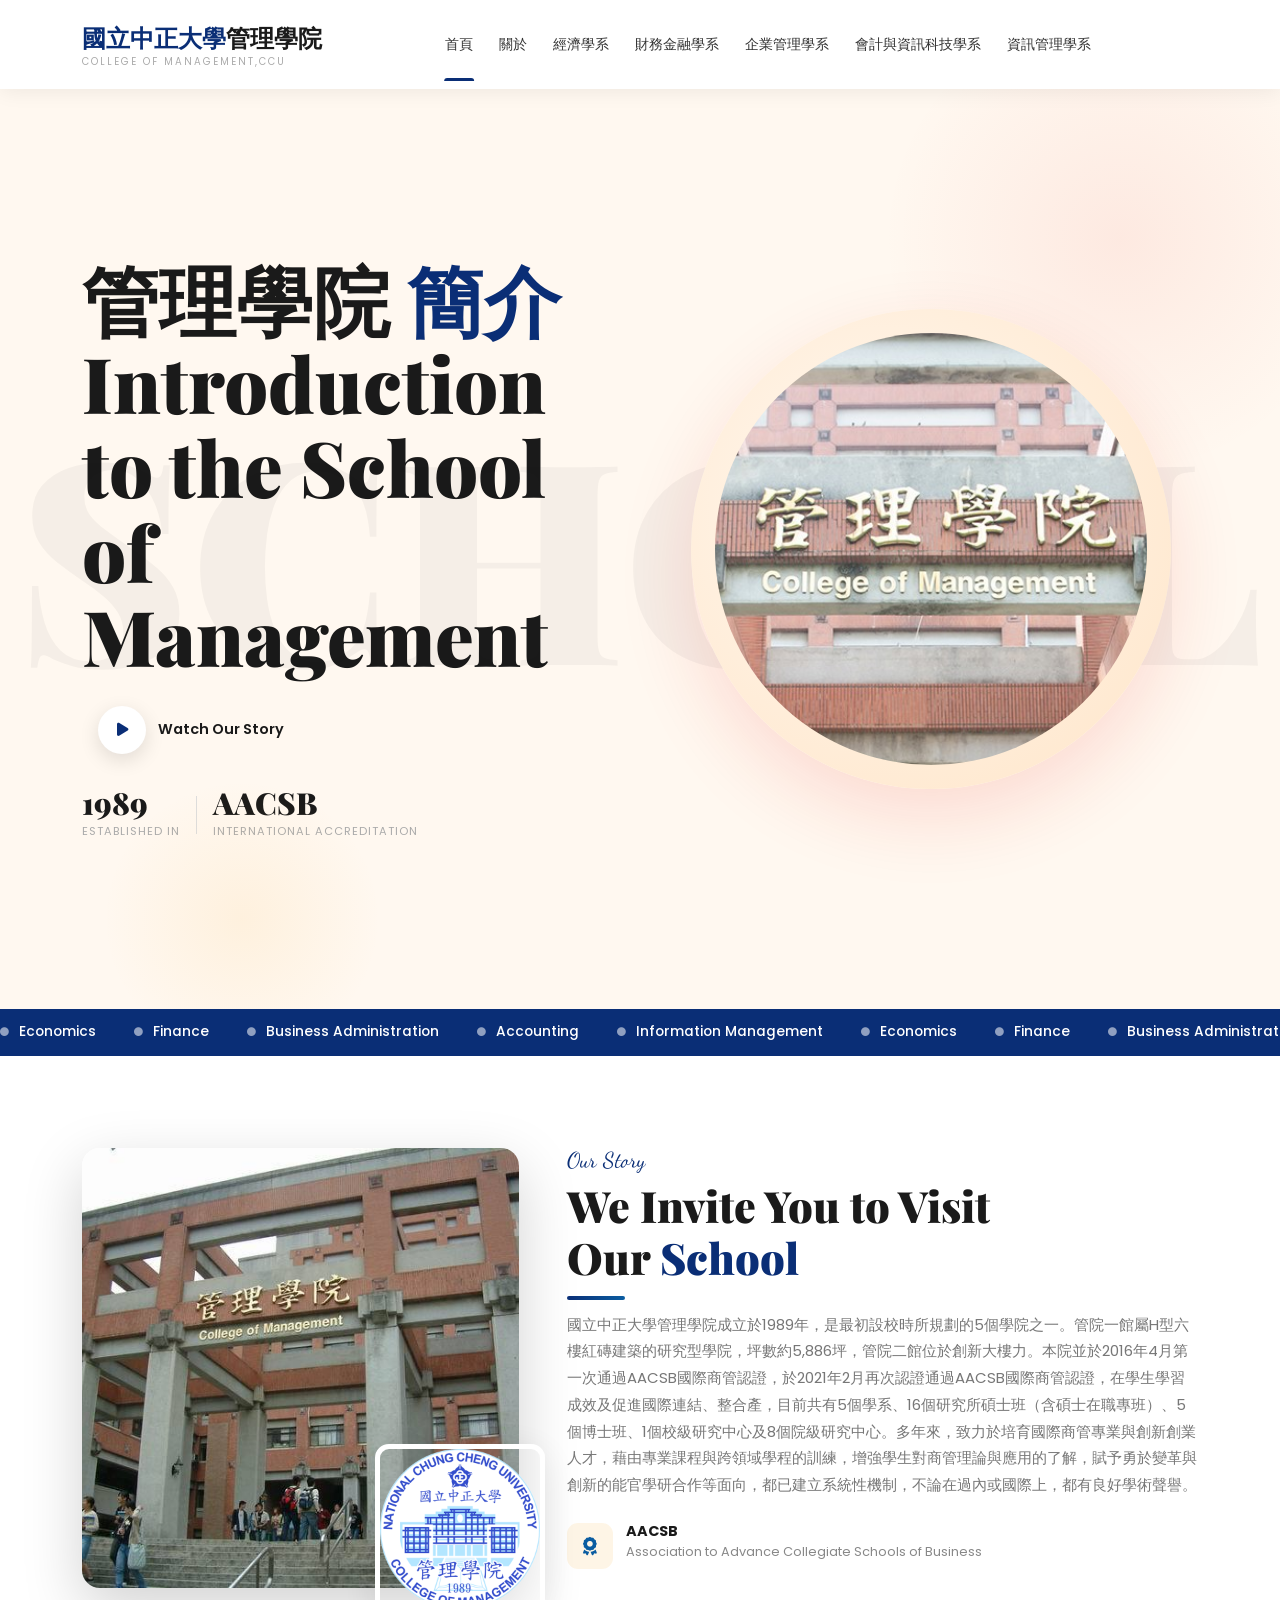
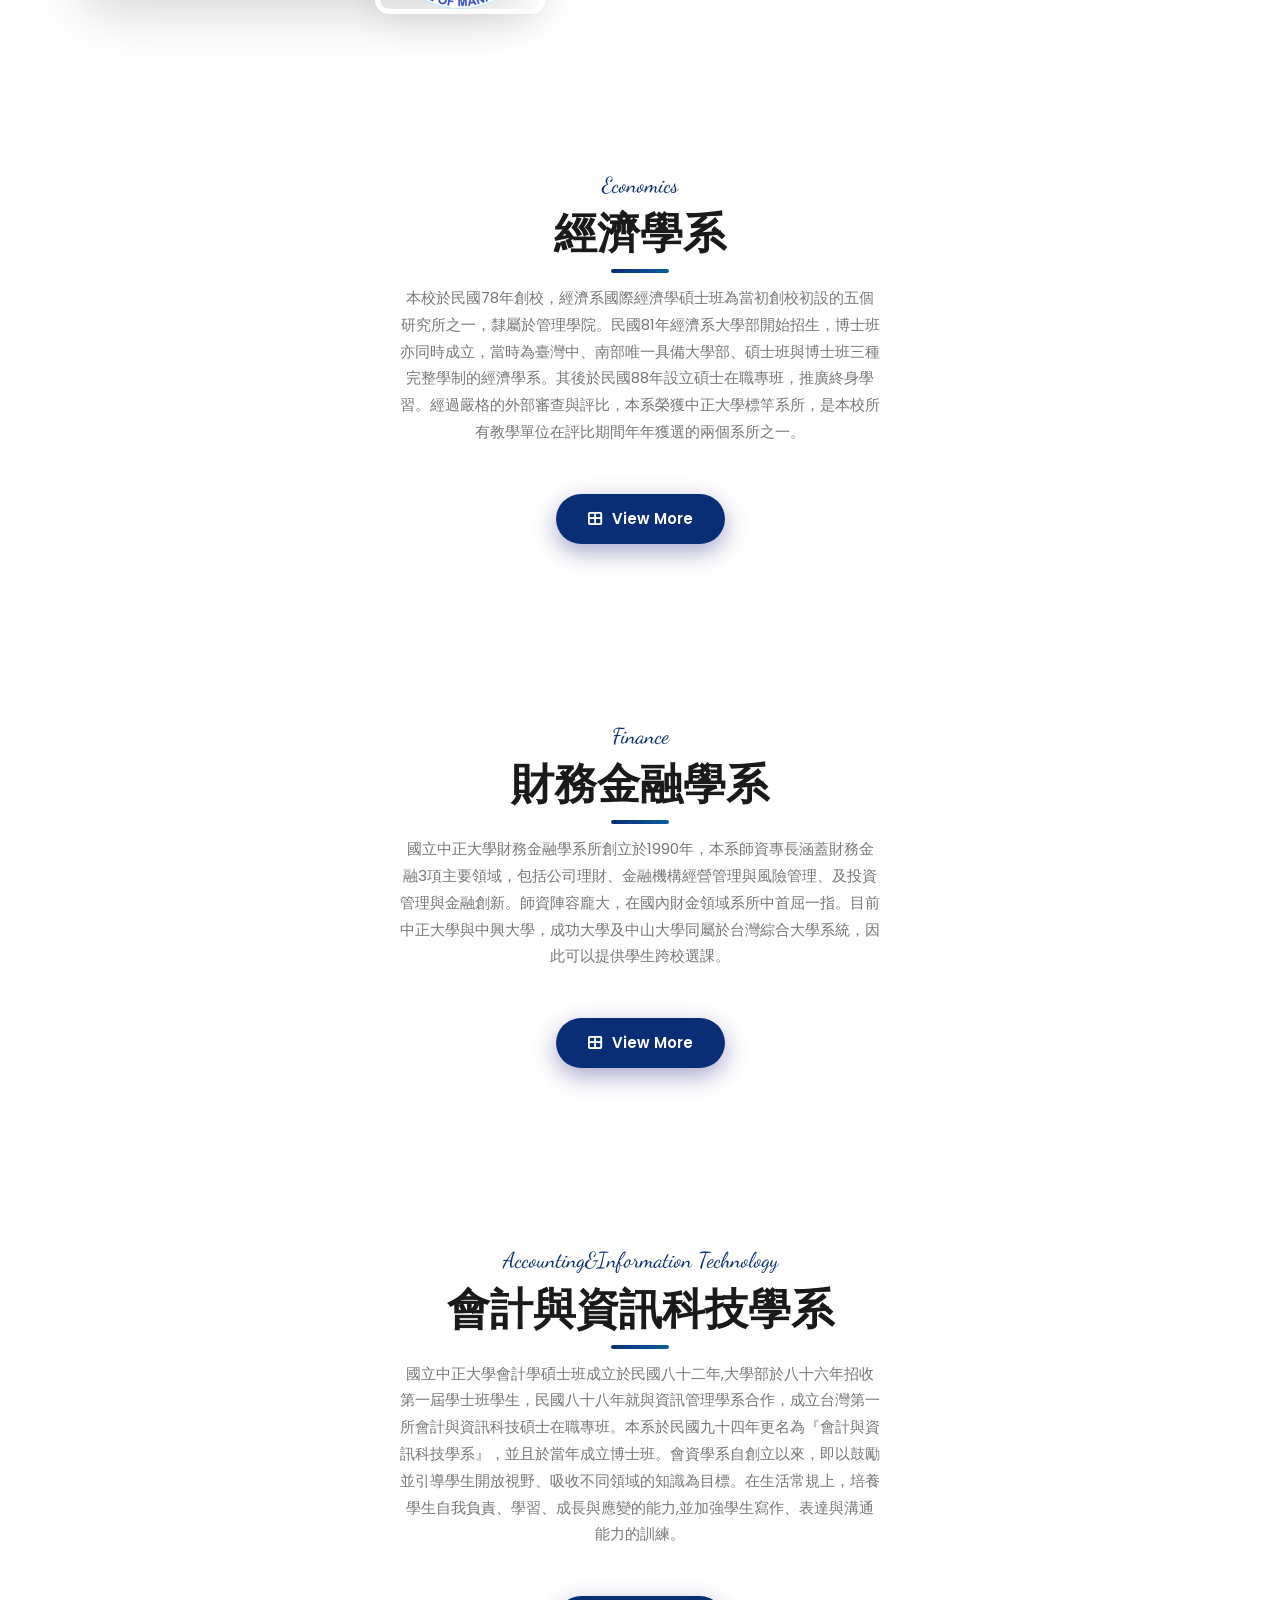
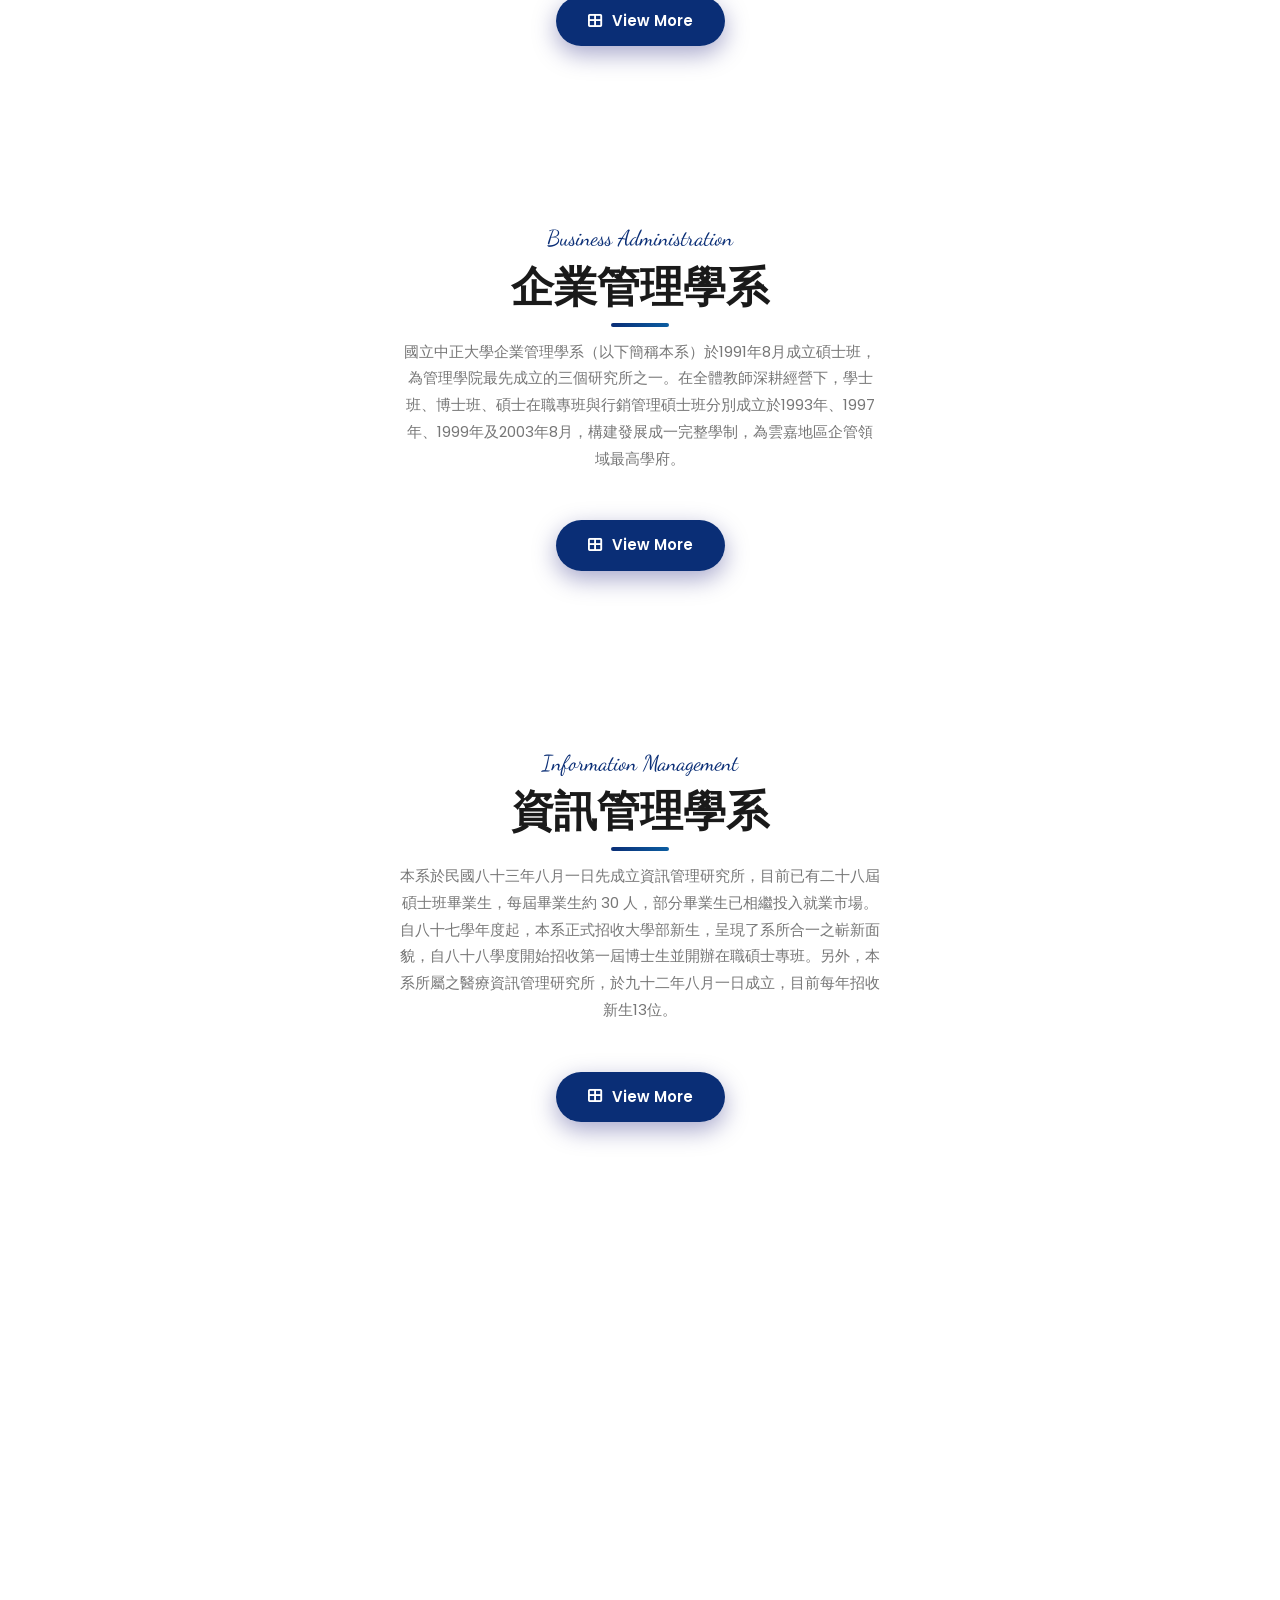
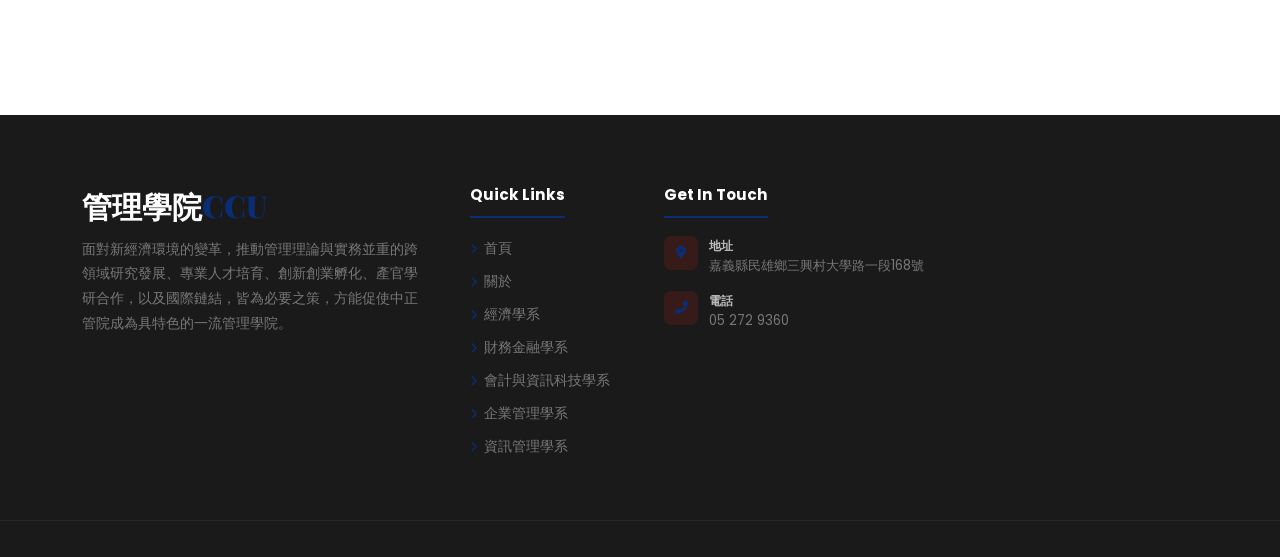
==== commit 6483995b: "2" ====
--- a/sarab-1.0.0/sarab/index.html
+++ b/sarab-1.0.0/sarab/index.html
@@ -5,8 +5,8 @@
       <meta http-equiv="X-UA-Compatible" content="IE=edge">
       <meta name="viewport" content="width=device-width, initial-scale=1">
       <meta name="author" content="Sarab">
-      <meta name="description" content="Sarab - Fast Food & Restaurant HTML Template">
-      <title>Sarab - Fast Food & Restaurant HTML Template</title>
+      <meta name="description" content="CCU">
+      <title>CCU - Management College</title>
       <link href="https://fonts.googleapis.com/css2?family=Playfair+Display:wght@400;700;900&family=Poppins:wght@300;400;500;600;700&family=Dancing+Script:wght@700&display=swap" rel="stylesheet"/>
       <!-- Bootstrap 5.3 -->
       <link href="css/bootstrap.min.css" rel="stylesheet"/>
@@ -138,409 +138,11 @@
                <div class="sline"></div>
                <p class="sdesc mx-auto" style="max-width:480px;">本校於民國78年創校，經濟系國際經濟學碩士班為當初創校初設的五個研究所之一，隸屬於管理學院。民國81年經濟系大學部開始招生，博士班亦同時成立，當時為臺灣中、南部唯一具備大學部、碩士班與博士班三種完整學制的經濟學系。其後於民國88年設立碩士在職專班，推廣終身學習。經過嚴格的外部審查與評比，本系榮獲中正大學標竿系所，是本校所有教學單位在評比期間年年獲選的兩個系所之一。</p>
             </div>
-            <!-- FIX 3 � filter buttons -->
-            <div class="text-center mb-4" data-aos="fade-up">
-               <button class="filtbtn active" data-f="all">All</button>
-               <button class="filtbtn" data-f="burgers">Burgers</button>
-               <button class="filtbtn" data-f="pizza">Pizza</button>
-               <button class="filtbtn" data-f="chicken">Chicken</button>
-               <button class="filtbtn" data-f="wraps">Wraps</button>
-               <button class="filtbtn" data-f="desserts">Desserts</button>
-               <button class="filtbtn" data-f="pasta">Pasta</button>
-            </div>
-            <div class="row g-4" id="mgrid">
-               <!-- CARD 1: Burgers -->
-               <div class="col-sm-6 col-lg-4 mwrap" data-c="burgers" data-aos="fade-up">
-                  <div class="mcard"
-                     data-img="img/menu/1.jpg"
-                     data-title="Classic Smash Burger"
-                     data-cat="Burgers"
-                     data-price="$14.99" data-old="$18.99"
-                     data-rating="4.9" data-reviews="128"
-                     data-cal="620" data-time="12"
-                     data-desc="Double smashed patty, cheddar cheese, caramelized onions, house pickles and our legendary special sauce. Made fresh to order on a toasted brioche bun."
-                     data-tags="Spicy,Bestseller,Beef">
-                     <div class="mimg">
-                        <img src="img/menu/1.jpg" alt="Smash Burger"/>
-                        <div class="mbdg hot"><i class="fas fa-star"></i> Hot</div>
-                        <div class="mhrt"><i class="far fa-heart"></i></div>
-                     </div>
-                     <div class="mbody">
-                        <div class="mcat">Burgers</div>
-                        <div class="mtit">Classic Smash Burger</div>
-                        <div class="mdesc">Double smashed patty, cheddar, caramelized onions, pickles &amp; special sauce</div>
-                        <div class="mfoot">
-                           <div>
-                              <div class="mprice">$14.99 <small>$18.99</small></div>
-                              <div class="mstars"><i class="fas fa-star"></i> <span style="color:#bbb;font-size:.7rem;">(128)</span></div>
-                           </div>
-                           <button class="madd" title="View Details"><i class="fas fa-plus"></i></button>
-                        </div>
-                     </div>
-                  </div>
-               </div>
-               <!-- CARD 2: Pizza -->
-               <div class="col-sm-6 col-lg-4 mwrap" data-c="pizza" data-aos="fade-up" data-aos-delay="80">
-                  <div class="mcard"
-                     data-img="img/menu/2.jpg"
-                     data-title="Margherita Royale"
-                     data-cat="Pizza"
-                     data-price="$19.99" data-old="$24.99"
-                     data-rating="4.8" data-reviews="95"
-                     data-cal="480" data-time="18"
-                     data-desc="San Marzano tomatoes, fresh buffalo mozzarella, fragrant basil leaves, drizzled with Italian truffle oil on a hand-stretched sourdough base."
-                     data-tags="Vegetarian,New,Italian">
-                     <div class="mimg">
-                        <img src="img/menu/2.jpg" alt="Pizza"/>
-                        <div class="mbdg new"><i class="fas fa-star"></i> New</div>
-                        <div class="mhrt"><i class="far fa-heart"></i></div>
-                     </div>
-                     <div class="mbody">
-                        <div class="mcat">Pizza</div>
-                        <div class="mtit">Margherita Royale</div>
-                        <div class="mdesc">San Marzano tomatoes, buffalo mozzarella, basil &amp; truffle oil on sourdough</div>
-                        <div class="mfoot">
-                           <div>
-                              <div class="mprice">$19.99 <small>$24.99</small></div>
-                              <div class="mstars"><i class="fas fa-star"></i> <span style="color:#bbb;font-size:.7rem;">(95)</span></div>
-                           </div>
-                           <button class="madd" title="View Details"><i class="fas fa-plus"></i></button>
-                        </div>
-                     </div>
-                  </div>
-               </div>
-               <!-- CARD 3: Chicken -->
-               <div class="col-sm-6 col-lg-4 mwrap" data-c="chicken" data-aos="fade-up" data-aos-delay="160">
-                  <div class="mcard"
-                     data-img="img/menu/3.jpg"
-                     data-title="Nashville Hot Chicken"
-                     data-cat="Chicken"
-                     data-price="$12.99" data-old="$16.99"
-                     data-rating="5.0" data-reviews="210"
-                     data-cal="710" data-time="15"
-                     data-desc="Extra-crispy fried chicken tossed in our signature fiery Nashville spice blend, served with honey drizzle and house pickles on a toasted brioche bun."
-                     data-tags="Spicy,Bestseller,Crispy">
-                     <div class="mimg">
-                        <img src="img/menu/3.jpg" alt="Chicken"/>
-                        <div class="mbdg"><i class="fas fa-star"></i> Best Seller</div>
-                        <div class="mhrt"><i class="far fa-heart"></i></div>
-                     </div>
-                     <div class="mbody">
-                        <div class="mcat">Chicken</div>
-                        <div class="mtit">Nashville Hot Chicken</div>
-                        <div class="mdesc">Crispy fried chicken in fiery Nashville spice blend with honey drizzle</div>
-                        <div class="mfoot">
-                           <div>
-                              <div class="mprice">$12.99 <small>$16.99</small></div>
-                              <div class="mstars"><i class="fas fa-star"></i> <span style="color:#bbb;font-size:.7rem;">(210)</span></div>
-                           </div>
-                           <button class="madd" title="View Details"><i class="fas fa-plus"></i></button>
-                        </div>
-                     </div>
-                  </div>
-               </div>
-               <!-- CARD 4: Wraps -->
-               <div class="col-sm-6 col-lg-4 mwrap" data-c="wraps" data-aos="fade-up">
-                  <div class="mcard"
-                     data-img="img/menu/4.jpg"
-                     data-title="Loaded Fajita Wrap"
-                     data-cat="Wraps"
-                     data-price="$10.99" data-old=""
-                     data-rating="4.5" data-reviews="74"
-                     data-cal="520" data-time="10"
-                     data-desc="Grilled chicken strips, saut�ed bell peppers and onions, sour cream, fresh guacamole and salsa wrapped in a warm flour tortilla with melted cheddar."
-                     data-tags="Grilled,Fresh,Mexican">
-                     <div class="mimg">
-                        <img src="img/menu/4.jpg" alt="Wrap"/>
-                        <div class="mhrt"><i class="far fa-heart"></i></div>
-                     </div>
-                     <div class="mbody">
-                        <div class="mcat">Wraps</div>
-                        <div class="mtit">Loaded Fajita Wrap</div>
-                        <div class="mdesc">Grilled chicken, peppers, sour cream &amp; guacamole in a warm tortilla</div>
-                        <div class="mfoot">
-                           <div>
-                              <div class="mprice">$10.99</div>
-                              <div class="mstars"><i class="fas fa-star"></i> <span style="color:#bbb;font-size:.7rem;">(74)</span></div>
-                           </div>
-                           <button class="madd" title="View Details"><i class="fas fa-plus"></i></button>
-                        </div>
-                     </div>
-                  </div>
-               </div>
-               <!-- CARD 5: Desserts -->
-               <div class="col-sm-6 col-lg-4 mwrap" data-c="desserts" data-aos="fade-up" data-aos-delay="80">
-                  <div class="mcard"
-                     data-img="img/menu/5.jpg"
-                     data-title="Nutella Lava Cake"
-                     data-cat="Desserts"
-                     data-price="$8.99" data-old="$11.99"
-                     data-rating="4.9" data-reviews="56"
-                     data-cal="390" data-time="8"
-                     data-desc="Warm molten chocolate cake with a gooey Nutella center, served alongside Madagascar vanilla bean ice cream with salted caramel drizzle and fresh berries."
-                     data-tags="Sweet,New,Chocolate">
-                     <div class="mimg">
-                        <img src="img/menu/5.jpg" alt="Lava Cake"/>
-                        <div class="mbdg new"><i class="fas fa-star"></i> New</div>
-                        <div class="mhrt"><i class="far fa-heart"></i></div>
-                     </div>
-                     <div class="mbody">
-                        <div class="mcat">Desserts</div>
-                        <div class="mtit">Nutella Lava Cake</div>
-                        <div class="mdesc">Molten chocolate cake with Nutella center, vanilla ice cream &amp; caramel</div>
-                        <div class="mfoot">
-                           <div>
-                              <div class="mprice">$8.99 <small>$11.99</small></div>
-                              <div class="mstars"><i class="fas fa-star"></i> <span style="color:#bbb;font-size:.7rem;">(56)</span></div>
-                           </div>
-                           <button class="madd" title="View Details"><i class="fas fa-plus"></i></button>
-                        </div>
-                     </div>
-                  </div>
-               </div>
-               <!-- CARD 6: Pasta -->
-               <div class="col-sm-6 col-lg-4 mwrap" data-c="pasta" data-aos="fade-up" data-aos-delay="160">
-                  <div class="mcard"
-                     data-img="img/menu/6.jpg"
-                     data-title="Truffle Mushroom Pasta"
-                     data-cat="Pasta"
-                     data-price="$16.99" data-old=""
-                     data-rating="4.9" data-reviews="88"
-                     data-cal="560" data-time="20"
-                     data-desc="Al dente tagliatelle tossed with mixed wild mushrooms, freshly shaved black truffle, aged parmesan, fresh thyme and a touch of cream in garlic butter."
-                     data-tags="Vegetarian,Chef's Pick,Italian">
-                     <div class="mimg">
-                        <img src="img/menu/6.jpg" alt="Pasta"/>
-                        <div class="mbdg hot">Chef's Pick</div>
-                        <div class="mhrt"><i class="far fa-heart"></i></div>
-                     </div>
-                     <div class="mbody">
-                        <div class="mcat">Pasta</div>
-                        <div class="mtit">Truffle Mushroom Pasta</div>
-                        <div class="mdesc">Al dente tagliatelle, wild mushrooms, black truffle, parmesan &amp; thyme</div>
-                        <div class="mfoot">
-                           <div>
-                              <div class="mprice">$16.99</div>
-                              <div class="mstars"><i class="fas fa-star"></i> <span style="color:#bbb;font-size:.7rem;">(88)</span></div>
-                           </div>
-                           <button class="madd" title="View Details"><i class="fas fa-plus"></i></button>
-                        </div>
-                     </div>
-                  </div>
-               </div>
-            </div>
             <!-- end #mgrid -->
             <div class="text-center mt-5"><a href="https://econ.ccu.edu.tw/?Lang=zh-tw" class="btn-red"><i class="fas fa-th-large"></i>View More</a></div>
          </div>
       </section>
-	  
-	  
-      <!-- ============================================================
-         FIX 4 � MENU DETAIL POPUP MODAL
-         ============================================================ -->
-      <div id="menuPop">
-         <div class="mpbox">
-            <button class="mpclose" id="mpClose"><i class="fas fa-times"></i></button>
-            <div class="mpimg"><img id="mpImg" src="" alt=""/></div>
-            <div class="mpbody">
-               <div id="mpCat"></div>
-               <div id="mpTitle"></div>
-               <div id="mpStars"></div>
-               <div id="mpDesc"></div>
-               <div id="mpPrice"></div>
-               <div class="mpmeta" id="mpMeta"></div>
-               <div class="mpqty">
-                  <button class="mpqbtn" id="mpMinus">-</button>
-                  <span class="mpqnum" id="mpQnum">1</span>
-                  <button class="mpqbtn" id="mpPlus">+</button>
-                  <span style="font-size:.82rem;color:#aaa;margin-left:9px;">portion</span>
-               </div>
-               <div class="mptags" id="mpTags"></div>
-               <button class="mpaddcart" id="mpAddCart"><i class="fas fa-shopping-cart"></i>Add to Cart</button>
-            </div>
-         </div>
-      </div>
-      <!-- SPECIAL OFFER -->
-      <section id="special">
-         <div class="spbg"></div>
-         <div class="container" style="position:relative;z-index:2;">
-            <div class="row align-items-center g-5">
-               <div class="col-lg-6" data-aos="fade-right">
-                  <div class="sptag"><i class="fas fa-bolt me-1"></i>Limited Time Offer</div>
-                  <h2 class="sptitle">Get 30% Off<br/>Our Signature<br/><span>Burger</span> Meal</h2>
-                  <p class="spdesc">Don't miss our weekend special - grab our award-winning signature burger combo with loaded fries and a premium shake at an unbeatable price.</p>
-                  <div class="cdwrap">
-                     <div class="cditem"><span class="cdnum" id="cdH">08</span><span class="cdlbl">Hours</span></div>
-                     <div class="cditem"><span class="cdnum" id="cdM">45</span><span class="cdlbl">Minutes</span></div>
-                     <div class="cditem"><span class="cdnum" id="cdS">30</span><span class="cdlbl">Seconds</span></div>
-                  </div>
-                  <a href="#menu" class="btn-red"><i class="fas fa-shopping-cart"></i>Grab the Deal</a>
-               </div>
-               <div class="col-lg-6" data-aos="fade-left">
-                  <div class="spimgw">
-                     <div class="spglow"></div>
-                     <div class="sppbdg"><span class="old">$24.99</span><span class="np">$17.49</span></div>
-                     <img src="img/off-img.jpg" alt="Special Burger"/>
-                  </div>
-               </div>
-            </div>
-         </div>
-      </section>
-	  
-	  
-      <!-- ============================================================
-         GALLERY � FIX 7 (click opens detail popup)
-         ============================================================ -->
-      <section id="gallery">
-         <div class="container">
-            <div class="text-center mb-5" data-aos="fade-up">
-               <span class="slbl">Food Showcase</span>
-               <h2 class="stitle">Let's See Our <span>Fast Food</span></h2>
-               <div class="sline"></div>
-            </div>
-            <div class="ggrid" data-aos="fade-up">
-               <div class="gitem"
-                  data-gi="0"
-                  data-gimg="img/portfolio/work1.jpg"
-                  data-gtitle="Gourmet Burgers"
-                  data-gdesc="Our award-winning smash burgers, hand-crafted with 100% premium beef, aged cheddar and house-made sauces.">
-                  <img src="img/portfolio/work1.jpg" alt="Burgers"/>
-                  <div class="gover"><span><i class="fas fa-expand-alt"></i> Gourmet Burgers</span></div>
-               </div>
-               <div class="gitem"
-                  data-gi="1"
-                  data-gimg="img/portfolio/work2.jpg"
-                  data-gtitle="Wood-Fired Pizza"
-                  data-gdesc="Authentic Neapolitan-style pizzas fired at 900deg F in our wood-burning stone oven for the perfect char.">
-                  <img src="img/portfolio/work2.jpg" alt="Pizza"/>
-                  <div class="gover"><span><i class="fas fa-expand-alt"></i> Wood-Fired Pizza</span></div>
-               </div>
-               <div class="gitem"
-                  data-gi="2"
-                  data-gimg="img/portfolio/work3.jpg"
-                  data-gtitle="Crispy Fried Chicken"
-                  data-gdesc="Double-brined, hand-battered chicken fried to golden perfection using our 15-spice secret blend.">
-                  <img src="img/portfolio/work3.jpg" alt="Chicken"/>
-                  <div class="gover"><span><i class="fas fa-expand-alt"></i> Crispy Fried Chicken</span></div>
-               </div>
-               <div class="gitem"
-                  data-gi="3"
-                  data-gimg="img/portfolio/work4.jpg"
-                  data-gtitle="Sweet Desserts"
-                  data-gdesc="Handcrafted desserts - from molten lava cakes to artisan ice cream sundaes and seasonal pastries.">
-                  <img src="img/portfolio/work4.jpg" alt="Desserts"/>
-                  <div class="gover"><span><i class="fas fa-expand-alt"></i> Sweet Desserts</span></div>
-               </div>
-               <div class="gitem"
-                  data-gi="4"
-                  data-gimg="img/portfolio/work5.jpg"
-                  data-gtitle="Fresh Wraps &amp; Rolls"
-                  data-gdesc="Loaded fresh wraps packed with grilled proteins, crunchy vegetables and our house-made sauces.">
-                  <img src="img/portfolio/work5.jpg" alt="Wraps"/>
-                  <div class="gover"><span><i class="fas fa-expand-alt"></i> Fresh Wraps &amp; Rolls</span></div>
-               </div>
-            </div>
-         </div>
-      </section>
-      <!-- FIX 7 � GALLERY POPUP -->
-      <div id="galPop">
-         <div class="gpbox">
-            <button class="gpclose" id="gpClose"><i class="fas fa-times"></i></button>
-            <img id="gpImg" src="" alt=""/>
-            <div class="gpcap">
-               <h5 id="gpTitle"></h5>
-               <p id="gpDesc"></p>
-            </div>
-            <div class="gpnav">
-               <button id="gpPrev"><i class="fas fa-chevron-left me-1"></i>Prev</button>
-               <button id="gpNext">Next <i class="fas fa-chevron-right ms-1"></i></button>
-            </div>
-         </div>
-      </div>
-	  
-	  
-      <!-- ============================================================
-         HISTORY � FIX 8 (alternating left/right text)
-         ============================================================ -->
-      <section id="history">
-         <div class="container">
-            <div class="text-center mb-5" data-aos="fade-up">
-               <span class="slbl">Our Journey</span>
-               <h2 class="stitle">A History of <span>Restaurant</span></h2>
-               <div class="sline"></div>
-               <p class="sdesc mx-auto" style="max-width:480px;">本校於民國78年創校，經濟系國際經濟學碩士班為當初創校初設的五個研究所之一，隸屬於管理學院。民國81年經濟系大學部開始招生，博士班亦同時成立，當時為臺灣中、南部唯一具備大學部、碩士班與博士班三種完整學制的經濟學系。其後於民國88年設立碩士在職專班，推廣終身學習。經過嚴格的外部審查與評比，本系榮獲中正大學標竿系所，是本校所有教學單位在評比期間年年獲選的兩個系所之一。</p>
-            </div>
-            <div class="timeline" data-aos="fade-up">
-               <!-- ODD ? text on LEFT -->
-               <div class="tli">
-                  <div class="tl-left">
-                     <div class="tlyear">2012</div>
-                     <h5>Evolution of Restaurants</h5>
-                     <p>Sarab opens its first 20-seat diner on Flavor Street. Within 3 months, lines stretch around the block every evening as word of our food spreads.</p>
-                  </div>
-                  <div class="tl-center">
-                     <div class="tldot"></div>
-                  </div>
-                  <div class="tl-right">
-                     <div class="tlyear">2012</div>
-                     <h5>Evolution of Restaurants</h5>
-                     <p>Sarab opens its first 20-seat diner on Flavor Street. Within 3 months, lines stretch around the block every evening as word of our food spreads.</p>
-                  </div>
-               </div>
-               <!-- EVEN ? text on RIGHT -->
-               <div class="tli">
-                  <div class="tl-left">
-                     <div class="tlyear">2015</div>
-                     <h5>Fine Dining &amp; The Concept</h5>
-                     <p>Expanding the vision - we introduced our signature tasting menu and hired our first Michelin-trained chef, elevating our craft to remarkable new heights.</p>
-                  </div>
-                  <div class="tl-center">
-                     <div class="tldot"></div>
-                  </div>
-                  <div class="tl-right">
-                     <div class="tlyear">2015</div>
-                     <h5>Fine Dining &amp; The Concept</h5>
-                     <p>Expanding the vision - we introduced our signature tasting menu and hired our first Michelin-trained chef, elevating our craft to remarkable new heights.</p>
-                  </div>
-               </div>
-               <!-- ODD ? text on LEFT -->
-               <div class="tli">
-                  <div class="tl-left">
-                     <div class="tlyear">2019</div>
-                     <h5>Modern Fast Food Origins</h5>
-                     <p>Launched our signature fast-food line, merging gourmet quality with speed and convenience. Within 6 months we won 3 prestigious culinary awards nationally.</p>
-                  </div>
-                  <div class="tl-center">
-                     <div class="tldot"></div>
-                  </div>
-                  <div class="tl-right">
-                     <div class="tlyear">2019</div>
-                     <h5>Modern Fast Food Origins</h5>
-                     <p>Launched our signature fast-food line, merging gourmet quality with speed and convenience. Within 6 months we won 3 prestigious culinary awards nationally.</p>
-                  </div>
-               </div>
-               <!-- EVEN ? text on RIGHT -->
-               <div class="tli">
-                  <div class="tl-left">
-                     <div class="tlyear">2026</div>
-                     <h5>National Expansion</h5>
-                     <p>Now operating in 8 cities across the US with an online delivery platform handling 10,000+ orders weekly - and growing every single day.</p>
-                  </div>
-                  <div class="tl-center">
-                     <div class="tldot"></div>
-                  </div>
-                  <div class="tl-right">
-                     <div class="tlyear">2026</div>
-                     <h5>National Expansion</h5>
-                     <p>Now operating in 8 cities across the US with an online delivery platform handling 10,000+ orders weekly - and growing every single day.</p>
-                  </div>
-               </div>
-            </div>
-         </div>
-      </section>
-	  
-	  
-      <!-- CHEFS -->
+
       <section id="Finance">
          <div class="container">
             <div class="text-center mb-5" data-aos="fade-up">
@@ -549,136 +151,11 @@
                <div class="sline"></div>
                <p class="sdesc mx-auto" style="max-width:480px;">國立中正大學財務金融學系所創立於1990年，本系師資專長涵蓋財務金融3項主要領域，包括公司理財、金融機構經營管理與風險管理、及投資管理與金融創新。師資陣容龐大，在國內財金領域系所中首屈一指。目前中正大學與中興大學，成功大學及中山大學同屬於台灣綜合大學系統，因此可以提供學生跨校選課。</p>
             </div>
-            <div class="row g-4">
-               <div class="col-sm-6 col-lg-3" data-aos="fade-up" data-aos-delay="0">
-                  <div class="chcard">
-                     <div class="chimg">
-                        <img src="img/chefs/1.jpg" alt=""/>
-                        <div class="chsoc"><a href="#"><i class="fab fa-instagram"></i></a><a href="#"><i class="fab fa-facebook-f"></i></a><a href="#"><i class="fab fa-twitter"></i></a></div>
-                     </div>
-                     <div class="chbody">
-                        <div class="chnm">Alice Mortal</div>
-                        <div class="chrole">Head Chef</div>
-                        <div class="chexp">12 years experience</div>
-                     </div>
-                  </div>
-               </div>
-               <div class="col-sm-6 col-lg-3" data-aos="fade-up" data-aos-delay="80">
-                  <div class="chcard">
-                     <div class="chimg">
-                        <img src="img/chefs/2.jpg" alt=""/>
-                        <div class="chsoc"><a href="#"><i class="fab fa-instagram"></i></a><a href="#"><i class="fab fa-facebook-f"></i></a><a href="#"><i class="fab fa-twitter"></i></a></div>
-                     </div>
-                     <div class="chbody">
-                        <div class="chnm">Michael Corn</div>
-                        <div class="chrole">Grill Master</div>
-                        <div class="chexp">8 years experience</div>
-                     </div>
-                  </div>
-               </div>
-               <div class="col-sm-6 col-lg-3" data-aos="fade-up" data-aos-delay="160">
-                  <div class="chcard">
-                     <div class="chimg">
-                        <img src="img/chefs/3.jpg" alt=""/>
-                        <div class="chsoc"><a href="#"><i class="fab fa-instagram"></i></a><a href="#"><i class="fab fa-facebook-f"></i></a><a href="#"><i class="fab fa-twitter"></i></a></div>
-                     </div>
-                     <div class="chbody">
-                        <div class="chnm">Faz Chowdel</div>
-                        <div class="chrole">Pastry Chef</div>
-                        <div class="chexp">10 years experience</div>
-                     </div>
-                  </div>
-               </div>
-               <div class="col-sm-6 col-lg-3" data-aos="fade-up" data-aos-delay="240">
-                  <div class="chcard">
-                     <div class="chimg">
-                        <img src="img/chefs/4.jpg" alt=""/>
-                        <div class="chsoc"><a href="#"><i class="fab fa-instagram"></i></a><a href="#"><i class="fab fa-facebook-f"></i></a><a href="#"><i class="fab fa-twitter"></i></a></div>
-                     </div>
-                     <div class="chbody">
-                        <div class="chnm">William Latnum</div>
-                        <div class="chrole">Pizza Artisan</div>
-                        <div class="chexp">9 years experience</div>
-                     </div>
-                  </div>
-               </div>
-            </div>
             <div class="text-center mt-5"><a href="https://deptfin.ccu.edu.tw/?Lang=zh-tw" class="btn-red"><i class="fas fa-th-large"></i>View More</a></div>
          </div>
       </section>
 	  
-	  
-      <!-- HOURS -->
-      <section id="hours">
-         <div class="hrsbg"></div>
-         <div class="container" style="position:relative;z-index:2;">
-            <div class="text-center mb-5" data-aos="fade-up">
-               <span class="slbl" style="color:#a5d6bc;">Opening Hours</span>
-               <h2 class="stitle" style="color:#fff;">We're Open <span style="color:var(--secondary);">For You</span></h2>
-               <div class="sline"></div>
-            </div>
-            <div class="row g-4 align-items-start">
-               <div class="col-lg-5" data-aos="fade-right">
-                  <div class="hrscard">
-                     <div class="hrsrow">
-                        <span class="hrsday"><i class="fas fa-calendar-day me-2" style="color:var(--secondary);"></i>Monday - Tuesday</span>
-                        <div class="d-flex align-items-center gap-2">
-                           <div class="hdot off"></div>
-                           <span class="hrstime" style="color:#ff6b6b;">Closed</span>
-                        </div>
-                     </div>
-                     <div class="hrsrow">
-                        <span class="hrsday"><i class="fas fa-calendar-day me-2" style="color:var(--secondary);"></i>Wednesday - Thursday</span>
-                        <div class="d-flex align-items-center gap-2">
-                           <div class="hdot on"></div>
-                           <span class="hrstime">09:00 AM - 10:00 PM</span>
-                        </div>
-                     </div>
-                     <div class="hrsrow">
-                        <span class="hrsday"><i class="fas fa-calendar-day me-2" style="color:var(--secondary);"></i>Friday</span>
-                        <div class="d-flex align-items-center gap-2">
-                           <div class="hdot on"></div>
-                           <span class="hrstime">09:00 AM - 11:00 PM</span>
-                        </div>
-                     </div>
-                     <div class="hrsrow">
-                        <span class="hrsday"><i class="fas fa-calendar-day me-2" style="color:var(--secondary);"></i>Saturday</span>
-                        <div class="d-flex align-items-center gap-2">
-                           <div class="hdot on"></div>
-                           <span class="hrstime">10:00 AM - 11:30 PM</span>
-                        </div>
-                     </div>
-                     <div class="hrsrow">
-                        <span class="hrsday"><i class="fas fa-calendar-day me-2" style="color:var(--secondary);"></i>Sunday</span>
-                        <div class="d-flex align-items-center gap-2">
-                           <div class="hdot on"></div>
-                           <span class="hrstime">11:00 AM - 09:00 PM</span>
-                        </div>
-                     </div>
-                  </div>
-               </div>
-               <div class="col-lg-3" data-aos="zoom-in">
-                  <div class="hrscta">
-                     <i class="fas fa-truck-fast fa-2x mb-3" style="color:rgba(255,255,255,.8);"></i>
-                     <h4>Order Online</h4>
-                     <p>Get hot food delivered in 25 minutes</p>
-                     <a href="#menu" class="btnw">Order Now ?</a>
-                  </div>
-               </div>
-               <div class="col-lg-4" data-aos="fade-left">
-                  <div class="hrscard">
-                     <h5 style="color:#fff;margin-bottom:18px;font-family:'Poppins',sans-serif;font-size:.95rem;font-weight:700;"><i class="fas fa-map-marker-alt me-2" style="color:var(--secondary);"></i>Find Us</h5>
-                     <div class="hrsrow"><span class="hrsday"><i class="fas fa-location-dot me-2" style="color:var(--secondary);"></i>Address</span><span class="hrstime" style="font-size:.8rem;">42 Flavor Street, NY</span></div>
-                     <div class="hrsrow"><span class="hrsday"><i class="fas fa-phone me-2" style="color:var(--secondary);"></i>Phone</span><span class="hrstime" style="font-size:.8rem;">+1 (800) 123-4567</span></div>
-                     <div class="hrsrow"><span class="hrsday"><i class="fas fa-envelope me-2" style="color:var(--secondary);"></i>Email</span><span class="hrstime" style="font-size:.8rem;">hello@sarabfood.com</span></div>
-                  </div>
-               </div>
-            </div>
-         </div>
-      </section>
-	  
-	  
-      <!-- TESTIMONIALS -->
+      <!-- Accounting -->
       <section id="Accounting">
          <div class="container">
             <div class="text-center mb-5" data-aos="fade-up">
@@ -686,67 +163,6 @@
                <h2 class="stitle">會計與資訊科技學系</h2>
                <div class="sline"></div>
                <p class="sdesc mx-auto" style="max-width:480px;">國立中正大學會計學碩士班成立於民國八十二年,大學部於八十六年招收第一屆學士班學生，民國八十八年就與資訊管理學系合作，成立台灣第一所會計與資訊科技碩士在職專班。本系於民國九十四年更名為『會計與資訊科技學系』，並且於當年成立博士班。會資學系自創立以來，即以鼓勵並引導學生開放視野、吸收不同領域的知識為目標。在生活常規上，培養學生自我負責、學習、成長與應變的能力,並加強學生寫作、表達與溝通能力的訓練。</p>
-            </div>
-            <div class="swiper tesSwiper" data-aos="fade-up">
-               <div class="swiper-wrapper">
-                  <div class="swiper-slide">
-                     <div class="tescard">
-                        <div class="tesq">"</div>
-                        <div class="tess"><i class="fas fa-star"></i><i class="fas fa-star"></i><i class="fas fa-star"></i><i class="fas fa-star"></i><i class="fas fa-star"></i></div>
-                        <p class="testxt">Honestly the best burgers I've ever had. The smash burger is incredible - perfectly crispy edges, juicy inside, and those pickles! We come every Friday now.</p>
-                        <div class="tesauth">
-                           <img src="img/testimonial/1.jpg" alt=""/>
-                           <div>
-                              <div class="tesnm">Monica Wilber</div>
-                              <div class="tesrl">Regular Customer</div>
-                           </div>
-                        </div>
-                     </div>
-                  </div>
-                  <div class="swiper-slide">
-                     <div class="tescard">
-                        <div class="tesq">"</div>
-                        <div class="tess"><i class="fas fa-star"></i><i class="fas fa-star"></i><i class="fas fa-star"></i><i class="fas fa-star"></i><i class="fas fa-star"></i></div>
-                        <p class="testxt">Ordered delivery and the food arrived hot and fresh in 22 minutes. Portions are generous. Sarab has become my go-to comfort food spot without question.</p>
-                        <div class="tesauth">
-                           <img src="img/testimonial/2.jpg" alt=""/>
-                           <div>
-                              <div class="tesnm">Cameron Fox</div>
-                              <div class="tesrl">Food Blogger</div>
-                           </div>
-                        </div>
-                     </div>
-                  </div>
-                  <div class="swiper-slide">
-                     <div class="tescard">
-                        <div class="tesq">"</div>
-                        <div class="tess"><i class="fas fa-star"></i><i class="fas fa-star"></i><i class="fas fa-star"></i><i class="fas fa-star"></i><i class="fas fa-star"></i></div>
-                        <p class="testxt">The truffle pasta blew my mind. I didn't expect that quality from a fast food place. Great ambiance, super friendly staff. Highly recommended!</p>
-                        <div class="tesauth">
-                           <img src="img/testimonial/3.jpg" alt=""/>
-                           <div>
-                              <div class="tesnm">Priya Sharma</div>
-                              <div class="tesrl">Food Enthusiast</div>
-                           </div>
-                        </div>
-                     </div>
-                  </div>
-                  <div class="swiper-slide">
-                     <div class="tescard">
-                        <div class="tesq">"</div>
-                        <div class="tess"><i class="fas fa-star"></i><i class="fas fa-star"></i><i class="fas fa-star"></i><i class="fas fa-star"></i><i class="fas fa-star"></i></div>
-                        <p class="testxt">Catered our office party of 50 people and everything was flawless. Fresh, delicious, on time and well presented. Nashville chicken was the absolute star!</p>
-                        <div class="tesauth">
-                           <img src="img/testimonial/4.jpg" alt=""/>
-                           <div>
-                              <div class="tesnm">David Park</div>
-                              <div class="tesrl">Corporate Client</div>
-                           </div>
-                        </div>
-                     </div>
-                  </div>
-               </div>
-               <div class="swiper-pagination mt-4" style="position:static;"></div>
             </div>
             <div class="text-center mt-5"><a href="https://ait.ccu.edu.tw/" class="btn-red"><i class="fas fa-th-large"></i>View More</a></div>           
          </div>
@@ -761,151 +177,10 @@
                <div class="sline"></div>
                <p class="sdesc mx-auto" style="max-width:480px;"> 國立中正大學企業管理學系（以下簡稱本系）於1991年8月成立碩士班，為管理學院最先成立的三個研究所之一。在全體教師深耕經營下，學士班、博士班、碩士在職專班與行銷管理碩士班分別成立於1993年、1997年、1999年及2003年8月，構建發展成一完整學制，為雲嘉地區企管領域最高學府。</p>
             </div>
-            <div class="row g-4 align-items-start">
-               <div class="col-lg-4" data-aos="fade-right">
-                  <div style="background:var(--dark);border-radius:18px;padding:36px;">
-                     <h4 style="color:#fff;font-size:1.3rem;margin-bottom:8px;">Contact Info</h4>
-                     <p style="color:rgba(255,255,255,.55);font-size:.85rem;margin-bottom:26px;">We're happy to help you plan the perfect dining experience.</p>
-                     <div class="d-flex flex-column gap-3">
-                        <div class="d-flex align-items-center gap-3">
-                           <div style="width:46px;height:46px;border-radius:11px;background:rgba(232,40,26,.2);display:flex;align-items:center;justify-content:center;color:var(--primary);font-size:1.1rem;flex-shrink:0;"><i class="fas fa-clock"></i></div>
-                           <div><strong style="display:block;color:#ccc;font-size:.78rem;text-transform:uppercase;letter-spacing:.8px;">Opening Hours</strong><span style="color:#fff;font-size:.87rem;">Wed - Sun, 9 AM - 11 PM</span></div>
-                        </div>
-                        <div class="d-flex align-items-center gap-3">
-                           <div style="width:46px;height:46px;border-radius:11px;background:rgba(232,40,26,.2);display:flex;align-items:center;justify-content:center;color:var(--primary);font-size:1.1rem;flex-shrink:0;"><i class="fas fa-phone-alt"></i></div>
-                           <div><strong style="display:block;color:#ccc;font-size:.78rem;text-transform:uppercase;letter-spacing:.8px;">Call for Booking</strong><span style="color:#fff;font-size:.87rem;">+1 (800) 123-4567</span></div>
-                        </div>
-                        <div class="d-flex align-items-center gap-3">
-                           <div style="width:46px;height:46px;border-radius:11px;background:rgba(232,40,26,.2);display:flex;align-items:center;justify-content:center;color:var(--primary);font-size:1.1rem;flex-shrink:0;"><i class="fas fa-users"></i></div>
-                           <div><strong style="display:block;color:#ccc;font-size:.78rem;text-transform:uppercase;letter-spacing:.8px;">Group Dining</strong><span style="color:#fff;font-size:.87rem;">Special menus for 10+ guests</span></div>
-                        </div>
-                        <div class="d-flex align-items-center gap-3">
-                           <div style="width:46px;height:46px;border-radius:11px;background:rgba(232,40,26,.2);display:flex;align-items:center;justify-content:center;color:var(--primary);font-size:1.1rem;flex-shrink:0;"><i class="fas fa-map-marker-alt"></i></div>
-                           <div><strong style="display:block;color:#ccc;font-size:.78rem;text-transform:uppercase;letter-spacing:.8px;">Location</strong><span style="color:#fff;font-size:.87rem;">42 Flavor Street, NY</span></div>
-                        </div>
-                     </div>
-                  </div>
-               </div>
-               <div class="col-lg-8" data-aos="fade-left">
-                  <div class="fcard">
-                     <div class="row g-3">
-                        <div class="col-sm-6"><label class="flbl">Full Name *</label><input type="text" class="fctrl" placeholder="John Doe"/></div>
-                        <div class="col-sm-6"><label class="flbl">Phone Number *</label><input type="tel" class="fctrl" placeholder="+1 (800) 000-0000"/></div>
-                        <div class="col-sm-6"><label class="flbl">Email Address *</label><input type="email" class="fctrl" placeholder="you@email.com"/></div>
-                        <div class="col-sm-6">
-                           <label class="flbl">Number of Guests *</label>
-                           <select class="fctrl">
-                              <option>1 Person</option>
-                              <option>2 People</option>
-                              <option>3 - 4 People</option>
-                              <option>5 - 6 People</option>
-                              <option>7 -10 People</option>
-                              <option>10+ People</option>
-                           </select>
-                        </div>
-                        <div class="col-sm-6"><label class="flbl">Date *</label><input type="date" class="fctrl"/></div>
-                        <div class="col-sm-6">
-                           <label class="flbl">Time *</label>
-                           <select class="fctrl">
-                              <option>09:00 AM</option>
-                              <option>10:00 AM</option>
-                              <option>11:00 AM</option>
-                              <option>12:00 PM</option>
-                              <option>01:00 PM</option>
-                              <option>02:00 PM</option>
-                              <option>06:00 PM</option>
-                              <option>07:00 PM</option>
-                              <option>08:00 PM</option>
-                              <option>09:00 PM</option>
-                              <option>10:00 PM</option>
-                           </select>
-                        </div>
-                        <div class="col-12"><label class="flbl">Special Requests</label><textarea class="fctrl" rows="3" placeholder="Allergies, dietary needs, special occasions..."></textarea></div>
-                        <div class="col-12"><button class="btn-red w-100 justify-content-center" id="resBtn"><i class="fas fa-calendar-check"></i>Confirm Reservation</button></div>
-                     </div>
-                     <div class="sucmsg" id="resOk">
-                        <i class="fas fa-check-circle"></i>
-                        <p>Table reserved! We'll confirm via email shortly.</p>
-                     </div>
-                  </div>
-               </div>
-            </div>            
-         </div>
          <div class="text-center mt-5"><a href="https://busadm.ccu.edu.tw/" class="btn-red"><i class="fas fa-th-large"></i>View More</a></div>         
       </section>
 	  
-      <!-- BLOG -->
-      <section id="blog">
-         <div class="container">
-            <div class="text-center mb-5" data-aos="fade-up">
-               <span class="slbl">News &amp; Updates</span>
-               <h2 class="stitle">Our Latest <span>Blog</span> Posts</h2>
-               <div class="sline"></div>
-            </div>
-            <div class="row g-4">
-               <div class="col-md-6 col-lg-4" data-aos="fade-up" data-aos-delay="0">
-                  <div class="blcard">
-                     <div class="blimg">
-                        <img src="img/blog/1.jpg" alt=""/>
-                        <div class="bldatebdg"><span class="bd">14</span><span class="bm">Mar</span></div>
-                     </div>
-                     <div class="blbody">
-                        <div class="bltag">Food &amp; Health</div>
-                        <div class="bltit"><a href="#">Healthy Fast Food: A Myth or Beautiful Reality</a></div>
-                        <div class="blmeta"><span><i class="fas fa-user"></i>James Writer</span><span><i class="fas fa-comment"></i>24 Comments</span></div>
-                        <a href="#" class="blmore">Read More <i class="fas fa-arrow-right"></i></a>
-                     </div>
-                  </div>
-               </div>
-               <div class="col-md-6 col-lg-4" data-aos="fade-up" data-aos-delay="80">
-                  <div class="blcard">
-                     <div class="blimg">
-                        <img src="img/blog/2.jpg" alt=""/>
-                        <div class="bldatebdg"><span class="bd">28</span><span class="bm">Feb</span></div>
-                     </div>
-                     <div class="blbody">
-                        <div class="bltag">Food Science</div>
-                        <div class="bltit"><a href="#">Is Fast Food Getting Healthier? Here's What We Found</a></div>
-                        <div class="blmeta"><span><i class="fas fa-user"></i>Sarah Grain</span><span><i class="fas fa-comment"></i>18 Comments</span></div>
-                        <a href="#" class="blmore">Read More <i class="fas fa-arrow-right"></i></a>
-                     </div>
-                  </div>
-               </div>
-               <div class="col-md-6 col-lg-4" data-aos="fade-up" data-aos-delay="160">
-                  <div class="blcard">
-                     <div class="blimg">
-                        <img src="img/blog/3.jpg" alt=""/>
-                        <div class="bldatebdg"><span class="bd">05</span><span class="bm">Jan</span></div>
-                     </div>
-                     <div class="blbody">
-                        <div class="bltag">Recipes</div>
-                        <div class="bltit"><a href="#">Innovative Hot Chickpeas Flake Crackin' Recipe at Home</a></div>
-                        <div class="blmeta"><span><i class="fas fa-user"></i>Chef Marcus</span><span><i class="fas fa-comment"></i>32 Comments</span></div>
-                        <a href="#" class="blmore">Read More <i class="fas fa-arrow-right"></i></a>
-                     </div>
-                  </div>
-               </div>
-            </div>
-         </div>
-      </section>
-	  
-      <!-- NEWSLETTER -->
-      <section id="newsletter">
-         <div class="nlbg"></div>
-         <div class="container">
-            <div class="nlw text-center" data-aos="zoom-in">
-               <span class="slbl" style="color:rgba(255,255,255,.7);">Stay Connected</span>
-               <h2 class="mb-3" style="color:#fff;">Subscribe &amp; Get Exclusive <span style="color:var(--secondary);">Deals</span></h2>
-               <p class="mb-4" style="color:rgba(255,255,255,.78);">Get 15% off your first order plus early access to new menu items</p>
-               <div class="nl-form-wrap">
-                  <input class="nlinput" type="email" id="nlEmail" placeholder="Enter your email address..."/>
-                  <button class="nlbtn" id="nlBtn"><i class="fas fa-paper-plane me-1"></i>Subscribe</button>
-               </div>
-               <p style="color:rgba(255,255,255,.45);font-size:.76rem;margin-top:11px;"><i class="fas fa-lock me-1"></i>No spam, unsubscribe anytime.</p>
-            </div>
-         </div>
-      </section>
-	  
+
       <!-- ============================================================
          FIX 6 � CONTACT FORM
          ============================================================ -->
@@ -917,129 +192,46 @@
                <div class="sline"></div>
                <p class="sdesc mx-auto" style="max-width:480px;">本系於民國八十三年八月一日先成立資訊管理研究所，目前已有二十八屆碩士班畢業生，每屆畢業生約 30 人，部分畢業生已相繼投入就業市場。自八十七學年度起，本系正式招收大學部新生，呈現了系所合一之嶄新面貌，自八十八學度開始招收第一屆博士生並開辦在職碩士專班。另外，本系所屬之醫療資訊管理研究所，於九十二年八月一日成立，目前每年招收新生13位。</p>
             </div>
-            <div class="row g-4">
-               <div class="col-lg-4" data-aos="fade-right">
-                  <div class="ctdark">
-                     <h4>Let's Talk</h4>
-                     <p class="ctsub">We typically respond within 2 hours during business hours.</p>
-                     <div class="ctitem">
-                        <div class="cticon"><i class="fas fa-map-marker-alt"></i></div>
-                        <div class="ctinfo"><strong>Address</strong><span>42 Flavor Street, Manhattan,<br/>New York, NY 10001</span></div>
-                     </div>
-                     <div class="ctitem">
-                        <div class="cticon"><i class="fas fa-phone-alt"></i></div>
-                        <div class="ctinfo"><strong>Phone</strong><span>+1 (800) 123-4567</span></div>
-                     </div>
-                     <div class="ctitem">
-                        <div class="cticon"><i class="fas fa-envelope"></i></div>
-                        <div class="ctinfo"><strong>Email</strong><span>hello@sarabfood.com</span></div>
-                     </div>
-                     <div class="ctitem">
-                        <div class="cticon"><i class="fas fa-clock"></i></div>
-                        <div class="ctinfo"><strong>Working Hours</strong><span>Wed - Sun: 9 AM - 11 PM</span></div>
-                     </div>
-                     <div class="ctsocrow">
-                        <a href="#"><i class="fab fa-facebook-f"></i></a>
-                        <a href="#"><i class="fab fa-instagram"></i></a>
-                        <a href="#"><i class="fab fa-twitter"></i></a>
-                        <a href="#"><i class="fab fa-youtube"></i></a>
-                     </div>
-                  </div>
-               </div>
-               <div class="col-lg-8" data-aos="fade-left">
-                  <div class="fcard">
-                     <div class="row g-3">
-                        <div class="col-sm-6"><label class="flbl">Your Name *</label><input type="text" class="fctrl" placeholder="John Doe"/></div>
-                        <div class="col-sm-6"><label class="flbl">Email Address *</label><input type="email" class="fctrl" placeholder="you@email.com"/></div>
-                        <div class="col-sm-6"><label class="flbl">Phone Number</label><input type="tel" class="fctrl" placeholder="+1 (800) 000-0000"/></div>
-                        <div class="col-sm-6">
-                           <label class="flbl">Subject *</label>
-                           <select class="fctrl">
-                              <option>General Inquiry</option>
-                              <option>Catering &amp; Events</option>
-                              <option>Feedback</option>
-                              <option>Partnership</option>
-                              <option>Media &amp; Press</option>
-                           </select>
-                        </div>
-                        <div class="col-12"><label class="flbl">Message *</label><textarea class="fctrl" rows="5" placeholder="Write your message here..."></textarea></div>
-                        <div class="col-12"><button class="btn-red" id="ctcBtn"><i class="fas fa-paper-plane"></i>Send Message</button></div>
-                     </div>
-                     <div class="sucmsg" id="ctcOk">
-                        <i class="fas fa-check-circle"></i>
-                        <p>Message sent! We'll reply within 2 hours.</p>
-                     </div>
-                  </div>
-               </div>
-            </div>
             <div class="text-center mt-5"><a href="https://mis.ccu.edu.tw/p/404-1120-44081.php?Lang=zh-tw" class="btn-red"><i class="fas fa-th-large"></i>View More</a></div>
          </div>
-      </section>
-	  
+         <div class = "text-center mt-5"><iframe src="https://www.google.com/maps/embed?pb=!1m18!1m12!1m3!1d3657.2149976602486!2d120.47614630000001!3d23.5607206!2m3!1f0!2f0!3f0!3m2!1i1024!2i768!4f13.1!3m3!1m2!1s0x346ebf9ca7e6e0c3%3A0x482fd301283297ab!2z5ZyL56uL5Lit5q2j5aSn5a24566h55CG5a246Zmi!5e0!3m2!1szh-TW!2stw!4v1790511008679!5m2!1szh-TW!2stw" width="600" height="450" style="border:0;" allowfullscreen="" loading="lazy" referrerpolicy="strict-origin-when-cross-origin"></iframe></div>
+      </section>
+   
       <!-- FOOTER -->
       <footer>
          <div class="container">
             <div class="row g-5">
                <div class="col-lg-4">
-                  <div class="fnm">Sar<span>ab</span></div>
-                  <p class="fdesc">We bring the world's finest flavors together in a fast, friendly, and affordable experience. Every meal crafted with love.</p>
-                  <div class="fsoc">
-                     <a href="#"><i class="fab fa-facebook-f"></i></a>
-                     <a href="#"><i class="fab fa-instagram"></i></a>
-                     <a href="#"><i class="fab fa-twitter"></i></a>
-                     <a href="#"><i class="fab fa-youtube"></i></a>
-                     <a href="#"><i class="fab fa-tiktok"></i></a>
-                  </div>
+                  <div class="fnm">管理學院<span>CCU</span></div>
+                  <p class="fdesc">面對新經濟環境的變革，推動管理理論與實務並重的跨領域研究發展、專業人才培育、創新創業孵化、產官學研合作，以及國際鏈結，皆為必要之策，方能促使中正管院成為具特色的一流管理學院。</p>
                </div>
                <div class="col-sm-6 col-lg-2">
                   <div class="ftit">Quick Links</div>
                   <ul class="flinks ps-0">
-                     <li><a href="#hero"><i class="fas fa-chevron-right"></i>Home</a></li>
-                     <li><a href="#about"><i class="fas fa-chevron-right"></i>About Us</a></li>
-                     <li><a href="#menu"><i class="fas fa-chevron-right"></i>Our Menu</a></li>
-                     <li><a href="#reservation"><i class="fas fa-chevron-right"></i>Reservation</a></li>
-                     <li><a href="#blog"><i class="fas fa-chevron-right"></i>Blog</a></li>
-                     <li><a href="#contact-section"><i class="fas fa-chevron-right"></i>Contact</a></li>
-                  </ul>
-               </div>
-               <div class="col-sm-6 col-lg-2">
-                  <div class="ftit">Our Menu</div>
-                  <ul class="flinks ps-0">
-                     <li><a href="#menu"><i class="fas fa-chevron-right"></i>Burgers</a></li>
-                     <li><a href="#menu"><i class="fas fa-chevron-right"></i>Pizza</a></li>
-                     <li><a href="#menu"><i class="fas fa-chevron-right"></i>Fried Chicken</a></li>
-                     <li><a href="#menu"><i class="fas fa-chevron-right"></i>Wraps &amp; Rolls</a></li>
-                     <li><a href="#menu"><i class="fas fa-chevron-right"></i>Pasta</a></li>
-                     <li><a href="#menu"><i class="fas fa-chevron-right"></i>Desserts</a></li>
+                     <li><a href="#home"><i class="fas fa-chevron-right"></i>首頁</a></li>
+                     <li><a href="#about"><i class="fas fa-chevron-right"></i>關於</a></li>
+                     <li><a href="#Economics"><i class="fas fa-chevron-right"></i>經濟學系</a></li>
+                     <li><a href="#Finance"><i class="fas fa-chevron-right"></i>財務金融學系</a></li>
+                     <li><a href="#Accounting"><i class="fas fa-chevron-right"></i>會計與資訊科技學系</a></li>
+                     <li><a href="#Business"><i class="fas fa-chevron-right"></i>企業管理學系</a></li>
+                     <li><a href="#information"><i class="fas fa-chevron-right"></i>資訊管理學系</a></li>
                   </ul>
                </div>
                <div class="col-lg-4">
                   <div class="ftit">Get In Touch</div>
                   <div class="fci">
                      <div class="fciico"><i class="fas fa-map-marker-alt"></i></div>
-                     <div class="fciinfo"><strong>Address</strong>42 Flavor Street, Manhattan, NY 10001</div>
+                     <div class="fciinfo"><strong>地址</strong>嘉義縣民雄鄉三興村大學路一段168號</div>
                   </div>
                   <div class="fci">
                      <div class="fciico"><i class="fas fa-phone-alt"></i></div>
-                     <div class="fciinfo"><strong>Phone</strong>+1 (800) 123-4567</div>
-                  </div>
-                  <div class="fci">
-                     <div class="fciico"><i class="fas fa-envelope"></i></div>
-                     <div class="fciinfo"><strong>Email</strong>hello@sarabfood.com</div>
-                  </div>
-                  <div class="fci">
-                     <div class="fciico"><i class="fas fa-clock"></i></div>
-                     <div class="fciinfo"><strong>Hours</strong>Wed - Sun: 09 AM - 11 PM</div>
+                     <div class="fciinfo"><strong>電話</strong>05 272 9360</div>
                   </div>
                </div>
             </div>
          </div>
          <div class="fbot">
             <div class="container">
-               <div class="d-flex justify-content-between align-items-center flex-wrap gap-2">
-                  <p>&copy 2026 <span>Sarab Restaurant</span>. All Rights Reserved by <a target="_blank" class="mx-0 fw-bold text-success" href="https://bestwpware.com/">Bestwpware</a>. Made with <span><i class="fas fa-heart"></i></span>  <br>Distributed by <a target="_blank" class="mx-0 fw-bold text-success" href="https://themewagon.com">ThemeWagon</a></p>
-                  <div><a href="#">Privacy Policy</a><a href="#">Terms</a><a href="#">Cookies</a></div>
-               </div>
             </div>
          </div>
       </footer>
